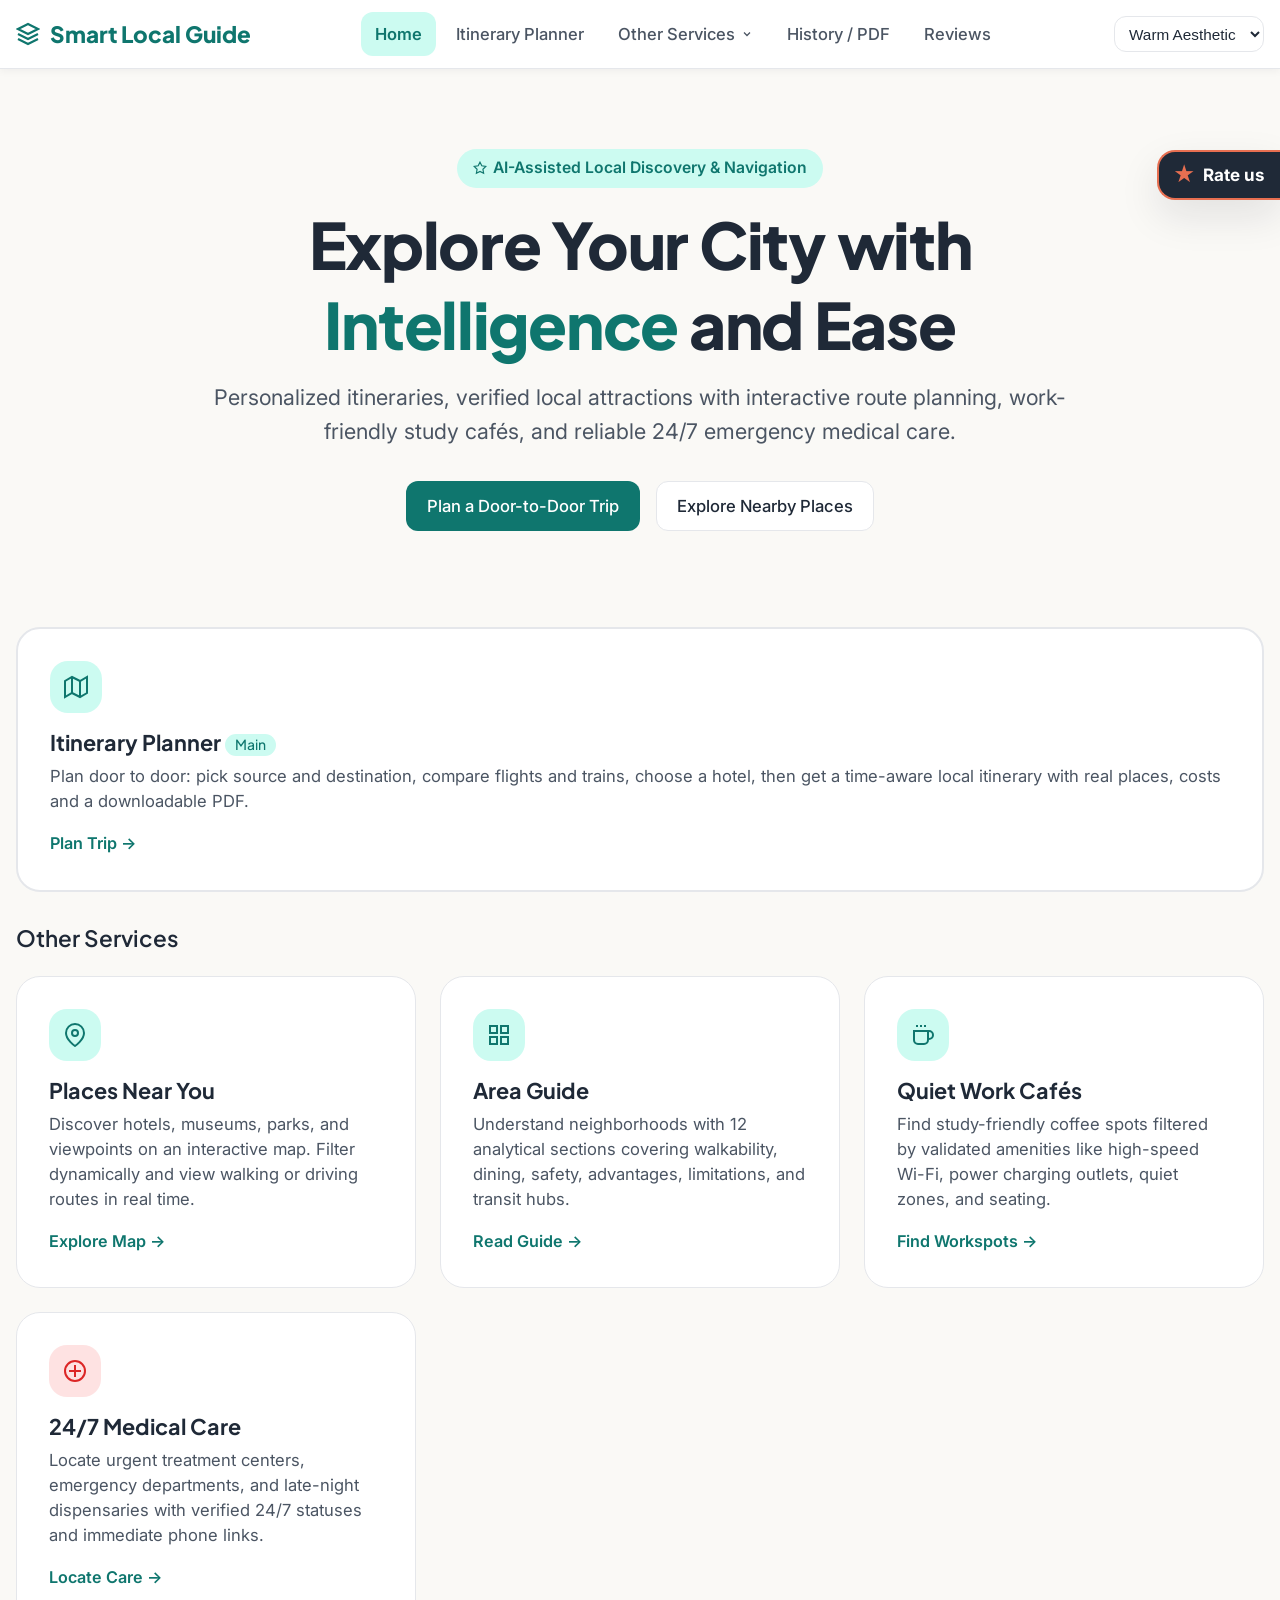
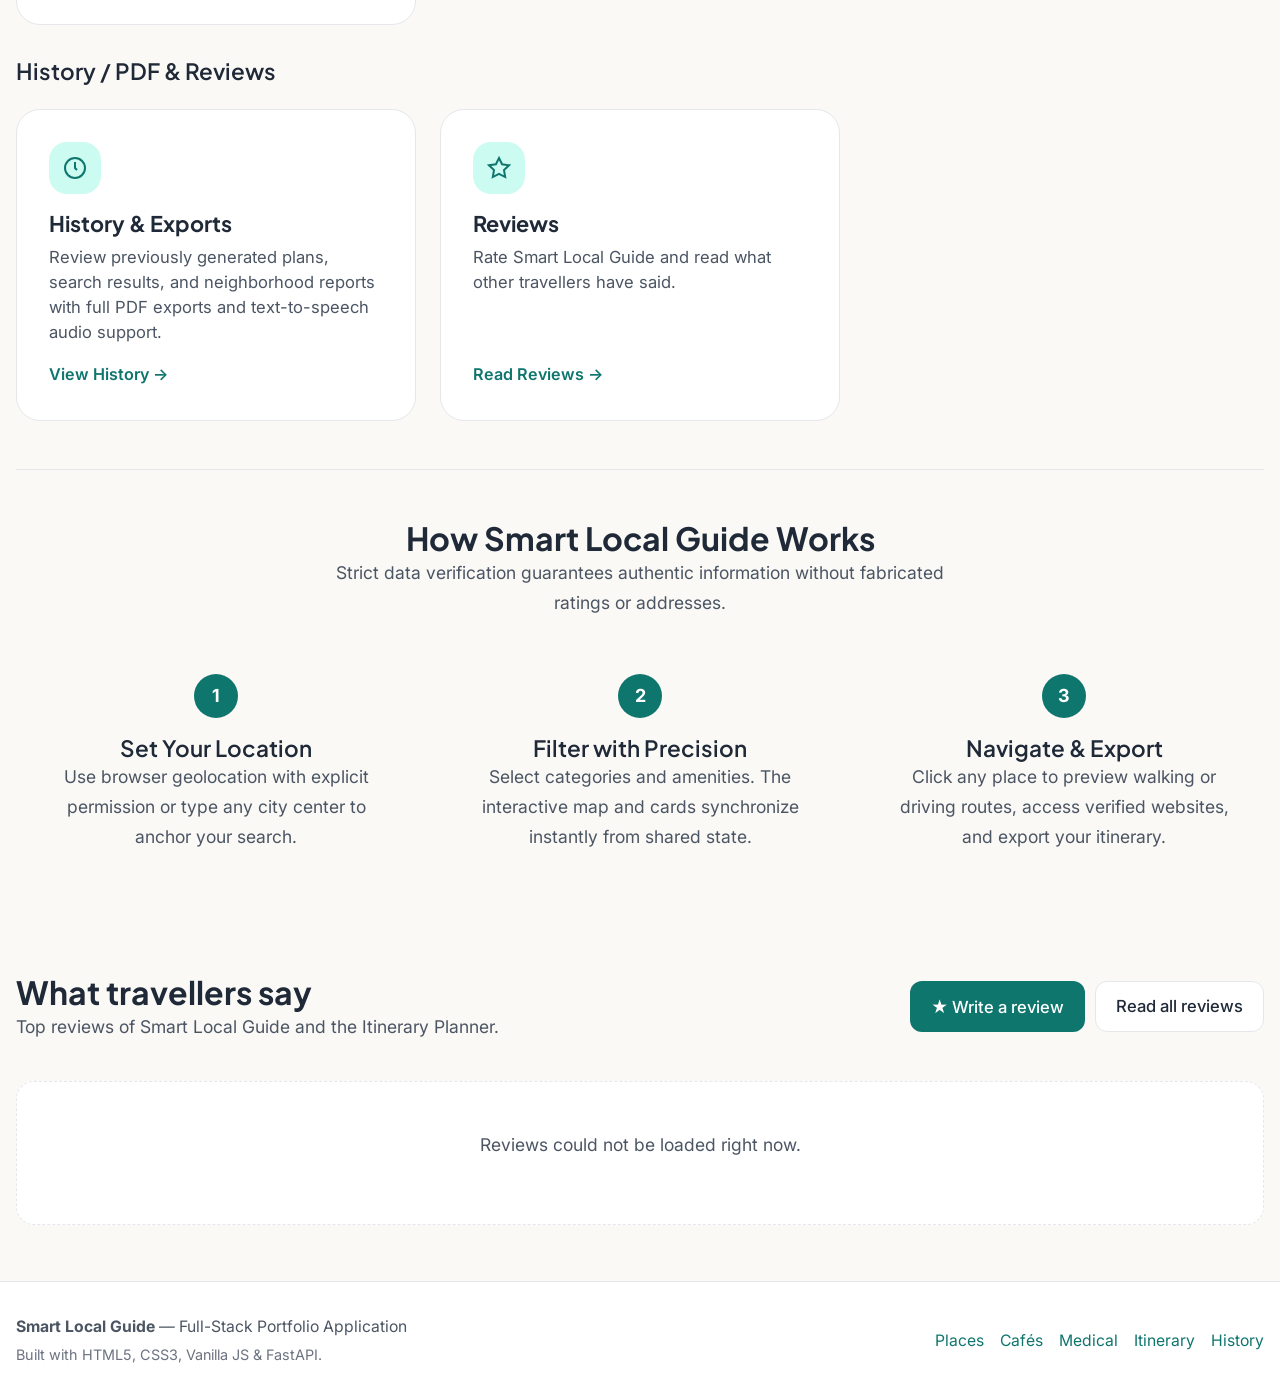
==== frontend/index.html @ 23b0a95f "Initial commit - Smart Local Guide" ====
<!DOCTYPE html>
<html lang="en">
<head>
  <meta charset="UTF-8">
  <meta name="viewport" content="width=device-width, initial-scale=1.0">
  <title>Smart Local Guide — Discover Places, Cafés, Medical Care & Itineraries</title>
  <meta name="description" content="AI-assisted local discovery platform. Discover nearby places, plan multi-day itineraries, locate quiet work cafés, and find 24/7 emergency medical facilities.">

  <!-- Google Fonts -->
  <link rel="preconnect" href="https://fonts.googleapis.com">
  <link rel="preconnect" href="https://fonts.gstatic.com" crossorigin>
  <link href="https://fonts.googleapis.com/css2?family=Inter:wght@400;500;600;700&family=Plus+Jakarta+Sans:wght@600;700;800&display=swap" rel="stylesheet">

  <!-- Core Styles -->
  <link rel="stylesheet" href="css/variables.css">
  <link rel="stylesheet" href="css/style.css">
  <link rel="stylesheet" href="css/components.css">
  <link rel="stylesheet" href="css/pages.css">
  <link rel="stylesheet" href="css/responsive.css">
</head>
<body>
  <div class="app-wrapper">
    <!-- Navbar -->
    <header class="app-navbar" role="banner">
      <div class="navbar-inner">
        <a href="index.html" class="brand-link" aria-label="Smart Local Guide Home">
          <svg width="24" height="24" viewBox="0 0 24 24" fill="none" stroke="currentColor" stroke-width="2.2">
            <path d="M12 2L2 7l10 5 10-5-10-5zM2 17l10 5 10-5M2 12l10 5 10-5"/>
          </svg>
          <span>Smart Local Guide</span>
        </a>

        <nav class="nav-links" aria-label="Main Navigation">
          <a href="index.html" class="nav-link">Home</a>
          <a href="pages/itinerary.html" class="nav-link">Itinerary Planner</a>
          <div class="nav-dropdown">
            <button class="nav-link nav-dropdown-btn" aria-haspopup="true" aria-expanded="false">
              <span>Other Services</span>
              <svg width="12" height="12" viewBox="0 0 24 24" fill="none" stroke="currentColor" stroke-width="2.5"><polyline points="6 9 12 15 18 9"/></svg>
            </button>
            <div class="nav-dropdown-menu" role="menu">
              <a href="pages/places.html" class="nav-dropdown-item" role="menuitem">📍 Places Near You</a>
              <a href="pages/area.html" class="nav-dropdown-item" role="menuitem">🏙️ Area Guide</a>
              <a href="pages/cafes.html" class="nav-dropdown-item" role="menuitem">☕ Quiet Work Cafés</a>
              <a href="pages/medical.html" class="nav-dropdown-item" role="menuitem">🏥 24/7 Medical Care</a>
            </div>
          </div>
          <a href="pages/history.html" class="nav-link">History / PDF</a>
          <a href="pages/reviews.html" class="nav-link">Reviews</a>
        </nav>

        <div class="navbar-actions">
          <div class="theme-selector-wrapper">
            <label for="themeSelect" class="sr-only">Choose Color Theme</label>
            <select id="themeSelect" class="theme-dropdown" aria-label="Select theme">
              <option value="warm">Warm Aesthetic</option>
              <option value="rose-gold">Rose Gold</option>
              <option value="sage-green">Sage Green</option>
              <option value="classic-light">Classic Light</option>
              <option value="dark">Dark Theme</option>
            </select>
          </div>

          <button id="mobileNavToggle" class="mobile-nav-toggle" aria-label="Toggle navigation menu" aria-expanded="false">
            <svg width="22" height="22" viewBox="0 0 24 24" fill="none" stroke="currentColor" stroke-width="2"><line x1="3" y1="12" x2="21" y2="12"/><line x1="3" y1="6" x2="21" y2="6"/><line x1="3" y1="18" x2="21" y2="18"/></svg>
          </button>
        </div>
      </div>

      <!-- Mobile Navigation Drawer -->
      <div id="mobileDrawer" class="mobile-drawer" role="navigation" aria-label="Mobile Navigation">
        <a href="index.html" class="nav-link">Home</a>
        <a href="pages/itinerary.html" class="nav-link">Itinerary Planner</a>
        <div class="mobile-drawer-group-title">Other Services</div>
        <a href="pages/places.html" class="nav-link">📍 Places Near You</a>
        <a href="pages/area.html" class="nav-link">🏙️ Area Guide</a>
        <a href="pages/cafes.html" class="nav-link">☕ Quiet Work Cafés</a>
        <a href="pages/medical.html" class="nav-link">🏥 24/7 Medical Care</a>
        <div class="mobile-drawer-group-title">Account & Feedback</div>
        <a href="pages/history.html" class="nav-link">History / PDF</a>
        <a href="pages/reviews.html" class="nav-link">Reviews</a>
      </div>
    </header>

    <!-- Main Content -->
    <main class="main-content">
      <!-- Hero Section (Section 7) -->
      <section class="hero-section">
        <div class="hero-badge">
          <svg width="14" height="14" viewBox="0 0 24 24" fill="none" stroke="currentColor" stroke-width="2"><polygon points="12 2 15.09 8.26 22 9.27 17 14.14 18.18 21.02 12 17.77 5.82 21.02 7 14.14 2 9.27 8.91 8.26 12 2"/></svg>
          <span>AI-Assisted Local Discovery & Navigation</span>
        </div>
        <h1 class="hero-title">Explore Your City with <span class="highlight">Intelligence</span> and Ease</h1>
        <p class="hero-subtitle">
          Personalized itineraries, verified local attractions with interactive route planning, work-friendly study cafés, and reliable 24/7 emergency medical care.
        </p>
        <div class="hero-actions">
          <a href="pages/itinerary.html" class="btn btn-primary">
            <span>Plan a Door-to-Door Trip</span>
          </a>
          <a href="pages/places.html" class="btn btn-secondary">
            <span>Explore Nearby Places</span>
          </a>
        </div>
      </section>

      <!-- Features Grid (Section 7) -->
      <section class="features-grid" aria-label="Main Application Features">
        <!-- Feature 1: Itinerary -->
        <a href="pages/itinerary.html" class="feature-card" style="grid-column:1/-1;border-width:2px;">
          <div class="feature-icon-wrapper">
            <svg width="24" height="24" viewBox="0 0 24 24" fill="none" stroke="currentColor" stroke-width="2"><polygon points="1 6 1 22 8 18 16 22 23 18 23 2 16 6 8 2 1 6"/><line x1="8" y1="2" x2="8" y2="18"/><line x1="16" y1="6" x2="16" y2="22"/></svg>
          </div>
          <h2 class="feature-title">Itinerary Planner <span class="badge badge-primary" style="vertical-align:middle;">Main</span></h2>
          <p class="feature-description">Plan door to door: pick source and destination, compare flights and trains, choose a hotel, then get a time-aware local itinerary with real places, costs and a downloadable PDF.</p>
          <span class="feature-arrow">Plan Trip &rarr;</span>
        </a>

        <h3 style="grid-column:1/-1;margin-top:8px;">Other Services</h3>

        <!-- Feature 2: Places Near You -->
        <a href="pages/places.html" class="feature-card">
          <div class="feature-icon-wrapper">
            <svg width="24" height="24" viewBox="0 0 24 24" fill="none" stroke="currentColor" stroke-width="2"><path d="M21 10c0 7-9 13-9 13s-9-6-9-13a9 9 0 0 1 18 0z"/><circle cx="12" cy="10" r="3"/></svg>
          </div>
          <h2 class="feature-title">Places Near You</h2>
          <p class="feature-description">Discover hotels, museums, parks, and viewpoints on an interactive map. Filter dynamically and view walking or driving routes in real time.</p>
          <span class="feature-arrow">Explore Map &rarr;</span>
        </a>

        <!-- Feature 3: Area Guide -->
        <a href="pages/area.html" class="feature-card">
          <div class="feature-icon-wrapper">
            <svg width="24" height="24" viewBox="0 0 24 24" fill="none" stroke="currentColor" stroke-width="2"><rect x="3" y="3" width="7" height="7"/><rect x="14" y="3" width="7" height="7"/><rect x="14" y="14" width="7" height="7"/><rect x="3" y="14" width="7" height="7"/></svg>
          </div>
          <h2 class="feature-title">Area Guide</h2>
          <p class="feature-description">Understand neighborhoods with 12 analytical sections covering walkability, dining, safety, advantages, limitations, and transit hubs.</p>
          <span class="feature-arrow">Read Guide &rarr;</span>
        </a>

        <!-- Feature 4: Quiet Work Cafés -->
        <a href="pages/cafes.html" class="feature-card">
          <div class="feature-icon-wrapper">
            <svg width="24" height="24" viewBox="0 0 24 24" fill="none" stroke="currentColor" stroke-width="2"><path d="M17 8h1a4 4 0 1 1 0 8h-1M3 8h14v9a4 4 0 0 1-4 4H7a4 4 0 0 1-4-4Z"/><line x1="6" y1="2" x2="6" y2="4"/><line x1="10" y1="2" x2="10" y2="4"/><line x1="14" y1="2" x2="14" y2="4"/></svg>
          </div>
          <h2 class="feature-title">Quiet Work Cafés</h2>
          <p class="feature-description">Find study-friendly coffee spots filtered by validated amenities like high-speed Wi-Fi, power charging outlets, quiet zones, and seating.</p>
          <span class="feature-arrow">Find Workspots &rarr;</span>
        </a>

        <!-- Feature 5: 24/7 Medical Care -->
        <a href="pages/medical.html" class="feature-card">
          <div class="feature-icon-wrapper" style="background-color:var(--color-danger-light);color:var(--color-danger);">
            <svg width="24" height="24" viewBox="0 0 24 24" fill="none" stroke="currentColor" stroke-width="2"><path d="M12 6v12M6 12h12M12 2a10 10 0 1 0 0 20 10 10 0 0 0 0-20z"/></svg>
          </div>
          <h2 class="feature-title">24/7 Medical Care</h2>
          <p class="feature-description">Locate urgent treatment centers, emergency departments, and late-night dispensaries with verified 24/7 statuses and immediate phone links.</p>
          <span class="feature-arrow">Locate Care &rarr;</span>
        </a>

        <h3 style="grid-column:1/-1;margin-top:8px;">History / PDF &amp; Reviews</h3>

        <!-- Feature 6: History & Exports -->
        <a href="pages/history.html" class="feature-card">
          <div class="feature-icon-wrapper">
            <svg width="24" height="24" viewBox="0 0 24 24" fill="none" stroke="currentColor" stroke-width="2"><circle cx="12" cy="12" r="10"/><polyline points="12 6 12 12 14 14"/></svg>
          </div>
          <h2 class="feature-title">History & Exports</h2>
          <p class="feature-description">Review previously generated plans, search results, and neighborhood reports with full PDF exports and text-to-speech audio support.</p>
          <span class="feature-arrow">View History &rarr;</span>
        </a>

        <!-- Feature 7: Reviews -->
        <a href="pages/reviews.html" class="feature-card">
          <div class="feature-icon-wrapper">
            <svg width="24" height="24" viewBox="0 0 24 24" fill="none" stroke="currentColor" stroke-width="2"><polygon points="12 2 15.09 8.26 22 9.27 17 14.14 18.18 21.02 12 17.77 5.82 21.02 7 14.14 2 9.27 8.91 8.26 12 2"/></svg>
          </div>
          <h2 class="feature-title">Reviews</h2>
          <p class="feature-description">Rate Smart Local Guide and read what other travellers have said.</p>
          <span class="feature-arrow">Read Reviews &rarr;</span>
        </a>
      </section>

      <!-- How It Works Section (Section 7) -->
      <section class="info-section">
        <div class="section-header">
          <h2>How Smart Local Guide Works</h2>
          <p>Strict data verification guarantees authentic information without fabricated ratings or addresses.</p>
        </div>
        <div class="steps-grid">
          <div class="step-item">
            <div class="step-number">1</div>
            <h3>Set Your Location</h3>
            <p>Use browser geolocation with explicit permission or type any city center to anchor your search.</p>
          </div>
          <div class="step-item">
            <div class="step-number">2</div>
            <h3>Filter with Precision</h3>
            <p>Select categories and amenities. The interactive map and cards synchronize instantly from shared state.</p>
          </div>
          <div class="step-item">
            <div class="step-number">3</div>
            <h3>Navigate & Export</h3>
            <p>Click any place to preview walking or driving routes, access verified websites, and export your itinerary.</p>
          </div>
        </div>
      </section>

      <!-- Top reviews (general: Overall Website / Itinerary Planner) -->
      <section class="home-reviews" aria-labelledby="homeReviewsTitle">
        <div class="home-reviews-head">
          <div>
            <h2 id="homeReviewsTitle">What travellers say</h2>
            <p>Top reviews of Smart Local Guide and the Itinerary Planner.</p>
          </div>
          <div style="display:flex;gap:10px;flex-wrap:wrap;">
            <button type="button" class="btn btn-primary" data-open-review="Overall Website">★ Write a review</button>
            <a href="pages/reviews.html" class="btn btn-secondary">Read all reviews</a>
          </div>
        </div>
        <div id="homeReviewsGrid" class="home-reviews-grid">
          <div class="empty-state"><p>Loading reviews…</p></div>
        </div>
      </section>

    </main>

    <!-- Footer -->
    <footer class="app-footer" role="contentinfo">
      <div class="footer-inner">
        <div>
          <strong>Smart Local Guide</strong> — Full-Stack Portfolio Application
          <p style="font-size:0.8rem;color:var(--color-text-muted);margin-top:2px;">Built with HTML5, CSS3, Vanilla JS & FastAPI.</p>
        </div>
        <ul class="footer-links">
          <li><a href="pages/places.html">Places</a></li>
          <li><a href="pages/cafes.html">Cafés</a></li>
          <li><a href="pages/medical.html">Medical</a></li>
          <li><a href="pages/itinerary.html">Itinerary</a></li>
          <li><a href="pages/history.html">History</a></li>
        </ul>
      </div>
    </footer>
  </div>

  <script src="js/config.js"></script>
  <script type="module" src="js/app.js"></script>
</body>
</html>
---- frontend/css/variables.css ----
/* ==========================================================================
   SMART LOCAL GUIDE - CSS DESIGN TOKENS & THEME VARIABLES
   Section 5 & Section 21 of specifications
   ========================================================================== */

:root {
  /* Default: Warm Aesthetic Theme (Section 5.1 & 5.3) */
  --color-primary: #0F766E;
  --color-primary-hover: #0B5F59;
  --color-primary-light: #CCFBF1;
  --color-primary-rgb: 15, 118, 110;

  --color-secondary: #F4E7D3;
  --color-secondary-dark: #E8D2B3;

  --color-accent: #E76F51;
  --color-accent-hover: #D85D42;
  --color-accent-light: #FDE3DC;
  --color-accent-rgb: 231, 111, 81;

  --color-background: #FAF9F6;
  --color-surface: #FFFFFF;
  --color-surface-soft: #F5F7F6;

  --color-text-primary: #1F2937;
  --color-text-secondary: #4B5563;
  --color-text-muted: #6B7280;
  --color-text-inverse: #FFFFFF;

  --color-border: #E5E7EB;
  --color-border-strong: #D1D5DB;

  /* Status Colors */
  --color-success: #15803D;
  --color-success-light: #DCFCE7;
  --color-warning: #D97706;
  --color-warning-light: #FEF3C7;
  --color-danger: #DC2626;
  --color-danger-light: #FEE2E2;
  --color-info: #2563EB;
  --color-info-light: #DBEAFE;

  /* Typography */
  --font-family: 'Inter', -apple-system, BlinkMacSystemFont, 'Segoe UI', Roboto, Helvetica, Arial, sans-serif;
  --font-heading: 'Plus Jakarta Sans', var(--font-family);

  /* Radius Tokens */
  --radius-sm: 8px;
  --radius-md: 12px;
  --radius-lg: 18px;
  --radius-xl: 24px;
  --radius-full: 9999px;

  /* Shadows */
  --shadow-sm: 0 2px 8px rgba(15, 23, 42, 0.05);
  --shadow-md: 0 8px 24px rgba(15, 23, 42, 0.07);
  --shadow-lg: 0 16px 40px rgba(15, 23, 42, 0.10);
  --shadow-focus: 0 0 0 3px rgba(15, 118, 110, 0.25);

  /* Transitions */
  --transition-fast: 0.15s cubic-bezier(0.4, 0, 0.2, 1);
  --transition-normal: 0.25s cubic-bezier(0.4, 0, 0.2, 1);

  /* Spacing */
  --space-xs: 4px;
  --space-sm: 8px;
  --space-md: 16px;
  --space-lg: 24px;
  --space-xl: 32px;
  --space-2xl: 48px;

  /* Map settings */
  --map-height-desktop: 380px;
  --map-height-mobile: 280px;
  --map-marker-color: var(--color-primary);
  --map-center-color: var(--color-accent);
}

/* ==========================================================================
   THEME VARIATIONS (Section 5.3)
   ========================================================================== */

/* Rose Gold Theme */
[data-theme="rose-gold"] {
  --color-primary: #9F5F68;
  --color-primary-hover: #834750;
  --color-primary-light: #FBEBEF;
  --color-primary-rgb: 159, 95, 104;

  --color-accent: #D89A9E;
  --color-accent-hover: #C58387;
  --color-accent-light: #FDF2F3;
  --color-accent-rgb: 216, 154, 158;

  --color-background: #FFF9F8;
  --color-surface: #FFFFFF;
  --color-surface-soft: #FBF4F3;
  --color-border: #F0E1E3;
  --color-border-strong: #DEC6CA;
  --shadow-focus: 0 0 0 3px rgba(159, 95, 104, 0.25);
}

/* Sage Green Theme */
[data-theme="sage-green"] {
  --color-primary: #587A63;
  --color-primary-hover: #46624F;
  --color-primary-light: #EBF0EC;
  --color-primary-rgb: 88, 122, 99;

  --color-accent: #A3B18A;
  --color-accent-hover: #8F9E77;
  --color-accent-light: #F2F5ED;
  --color-accent-rgb: 163, 177, 138;

  --color-background: #F7F8F3;
  --color-surface: #FFFFFF;
  --color-surface-soft: #F1F3EB;
  --color-border: #E2E6D8;
  --color-border-strong: #CAD0BD;
  --shadow-focus: 0 0 0 3px rgba(88, 122, 99, 0.25);
}

/* Classic Light Theme */
[data-theme="classic-light"] {
  --color-primary: #2563EB;
  --color-primary-hover: #1D4ED8;
  --color-primary-light: #EFF6FF;
  --color-primary-rgb: 37, 99, 235;

  --color-accent: #F59E0B;
  --color-accent-hover: #D97706;
  --color-accent-light: #FEF3C7;
  --color-accent-rgb: 245, 158, 11;

  --color-background: #F8FAFC;
  --color-surface: #FFFFFF;
  --color-surface-soft: #F1F5F9;
  --color-border: #E2E8F0;
  --color-border-strong: #CBD5E1;
  --shadow-focus: 0 0 0 3px rgba(37, 99, 235, 0.25);
}

/* Dedicated Dark Theme (Section 5.2) */
[data-theme="dark"] {
  --color-background: #111827;
  --color-surface: #1F2937;
  --color-surface-soft: #273449;
  --color-border: #374151;
  --color-border-strong: #4B5563;

  --color-text-primary: #F9FAFB;
  --color-text-secondary: #D1D5DB;
  --color-text-muted: #9CA3AF;
  --color-text-inverse: #111827;

  --color-primary: #2DD4BF;
  --color-primary-hover: #14B8A6;
  --color-primary-light: rgba(45, 212, 191, 0.15);
  --color-primary-rgb: 45, 212, 191;

  --color-accent: #FB8B6B;
  --color-accent-hover: #E76F51;
  --color-accent-light: rgba(251, 139, 107, 0.18);
  --color-accent-rgb: 251, 139, 107;

  --color-secondary: #273449;
  --color-secondary-dark: #1F2937;

  --shadow-sm: 0 2px 8px rgba(0, 0, 0, 0.25);
  --shadow-md: 0 8px 24px rgba(0, 0, 0, 0.35);
  --shadow-lg: 0 16px 40px rgba(0, 0, 0, 0.45);
  --shadow-focus: 0 0 0 3px rgba(45, 212, 191, 0.35);
}
---- frontend/css/style.css ----
/* ==========================================================================
   SMART LOCAL GUIDE - BASE STYLES & LAYOUT
   ========================================================================== */

*, *::before, *::after {
  box-sizing: border-box;
  margin: 0;
  padding: 0;
}

html {
  font-size: 18px;
  scroll-behavior: smooth;
}

body {
  font-family: var(--font-family);
  background-color: var(--color-background);
  color: var(--color-text-primary);
  line-height: 1.7;
  min-height: 100vh;
  display: flex;
  flex-direction: column;
  -webkit-font-smoothing: antialiased;
  -moz-osx-font-smoothing: grayscale;
}

/* Accessibility Focus Visible */
:focus-visible {
  outline: none;
  box-shadow: var(--shadow-focus);
}

/* Typography Hierarchy (Section 5.5) */
h1, h2, h3, h4, h5, h6 {
  font-family: var(--font-heading);
  color: var(--color-text-primary);
  line-height: 1.25;
  font-weight: 700;
}

h1 { font-size: clamp(2rem, 3.5vw, 2.75rem); }
h2 { font-size: clamp(1.5rem, 2.5vw, 2rem); }
h3 { font-size: 1.25rem; font-weight: 600; }
h4 { font-size: 1.05rem; font-weight: 600; }

p {
  color: var(--color-text-secondary);
  font-size: 0.975rem;
}

small, .text-muted {
  font-size: 0.825rem;
  color: var(--color-text-muted);
}

a {
  color: var(--color-primary);
  text-decoration: none;
  transition: color var(--transition-fast);
}

a:hover {
  color: var(--color-primary-hover);
}

/* App Container Layout */
.app-wrapper {
  display: flex;
  flex-direction: column;
  min-height: 100vh;
}

.main-content {
  flex: 1;
  width: 100%;
  max-width: 1280px;
  margin: 0 auto;
  padding: var(--space-xl) var(--space-md);
}

/* Sample Data Banner (Section 50.7) */
.sample-data-banner {
  background-color: var(--color-secondary);
  border-bottom: 1px solid var(--color-secondary-dark);
  color: var(--color-text-primary);
  padding: 8px 16px;
  font-size: 0.85rem;
  display: flex;
  align-items: center;
  justify-content: space-between;
  gap: 12px;
  z-index: 90;
}

.sample-data-banner .banner-content {
  display: flex;
  align-items: center;
  gap: 8px;
}

.sample-data-banner .dismiss-btn {
  background: none;
  border: none;
  cursor: pointer;
  color: var(--color-text-muted);
  font-size: 1.1rem;
  padding: 4px;
  border-radius: var(--radius-sm);
  display: flex;
  align-items: center;
  justify-content: center;
}

.sample-data-banner .dismiss-btn:hover {
  color: var(--color-text-primary);
}

/* Page Header */
.page-header {
  margin-bottom: var(--space-xl);
}

.page-header .page-title {
  margin-bottom: var(--space-xs);
}

.page-header .page-description {
  font-size: 1.05rem;
  max-width: 720px;
}

/* Emergency Box (Section 12) */
.emergency-box {
  background-color: var(--color-danger-light);
  border: 1px solid rgba(220, 38, 38, 0.25);
  border-left: 4px solid var(--color-danger);
  border-radius: var(--radius-md);
  padding: var(--space-md) var(--space-lg);
  margin-bottom: var(--space-lg);
  display: flex;
  align-items: flex-start;
  gap: 14px;
}

.emergency-box svg {
  color: var(--color-danger);
  flex-shrink: 0;
  margin-top: 2px;
}

.emergency-box h4 {
  color: var(--color-danger);
  margin-bottom: 4px;
}

.emergency-box p {
  color: #7f1d1d;
  font-size: 0.9rem;
  line-height: 1.4;
}

/* Buttons (Section 5.7) */
.btn {
  display: inline-flex;
  align-items: center;
  justify-content: center;
  gap: 8px;
  font-family: var(--font-family);
  font-size: 0.925rem;
  font-weight: 500;
  padding: 10px 20px;
  border-radius: var(--radius-md);
  border: 1px solid transparent;
  cursor: pointer;
  transition: all var(--transition-fast);
  text-decoration: none;
  min-height: 42px;
  white-space: nowrap;
}

.btn-primary {
  background-color: var(--color-primary);
  color: #ffffff;
}

.btn-primary:hover {
  background-color: var(--color-primary-hover);
  color: #ffffff;
}

.btn-secondary {
  background-color: var(--color-surface);
  border-color: var(--color-border);
  color: var(--color-text-primary);
}

.btn-secondary:hover {
  background-color: var(--color-surface-soft);
  border-color: var(--color-border-strong);
}

.btn-accent {
  background-color: var(--color-accent);
  color: #ffffff;
}

.btn-accent:hover {
  background-color: var(--color-accent-hover);
  color: #ffffff;
}

.btn-sm {
  padding: 6px 14px;
  font-size: 0.85rem;
  min-height: 34px;
  border-radius: var(--radius-sm);
}

.btn:disabled {
  opacity: 0.55;
  cursor: not-allowed;
  pointer-events: none;
}

/* Form Controls (Section 5.10) */
.form-group {
  margin-bottom: var(--space-md);
}

.form-label {
  display: block;
  font-size: 0.875rem;
  font-weight: 600;
  color: var(--color-text-primary);
  margin-bottom: 6px;
}

.form-input, .form-select, .form-textarea {
  width: 100%;
  padding: 10px 14px;
  font-family: var(--font-family);
  font-size: 0.95rem;
  color: var(--color-text-primary);
  background-color: var(--color-surface);
  border: 1px solid var(--color-border);
  border-radius: var(--radius-md);
  transition: border-color var(--transition-fast), box-shadow var(--transition-fast);
  min-height: 42px;
}

.form-input:focus, .form-select:focus, .form-textarea:focus {
  border-color: var(--color-primary);
  outline: none;
  box-shadow: var(--shadow-focus);
}

.form-input::placeholder {
  color: var(--color-text-muted);
}

.form-helper {
  font-size: 0.8rem;
  color: var(--color-text-muted);
  margin-top: 4px;
}

/* Badges */
.badge {
  display: inline-flex;
  align-items: center;
  gap: 5px;
  padding: 4px 10px;
  border-radius: var(--radius-full);
  font-size: 0.775rem;
  font-weight: 500;
  line-height: 1;
}

.badge-primary {
  background-color: var(--color-primary-light);
  color: var(--color-primary);
}

.badge-accent {
  background-color: var(--color-accent-light);
  color: var(--color-accent);
}

.badge-emergency {
  background-color: var(--color-danger-light);
  color: var(--color-danger);
  font-weight: 700;
  border: 1px solid rgba(220, 38, 38, 0.2);
}

.badge-247 {
  background-color: var(--color-success-light);
  color: var(--color-success);
  font-weight: 700;
  border: 1px solid rgba(21, 128, 61, 0.2);
}

/* Footer */
.app-footer {
  background-color: var(--color-surface);
  border-top: 1px solid var(--color-border);
  padding: var(--space-xl) var(--space-md);
  margin-top: auto;
  color: var(--color-text-secondary);
  font-size: 0.875rem;
}

.footer-inner {
  max-width: 1280px;
  margin: 0 auto;
  display: flex;
  align-items: center;
  justify-content: space-between;
  flex-wrap: wrap;
  gap: var(--space-md);
}

.footer-links {
  display: flex;
  gap: var(--space-md);
  list-style: none;
}

/* Visually Hidden for Screen Readers */
.sr-only {
  position: absolute;
  width: 1px;
  height: 1px;
  padding: 0;
  margin: -1px;
  overflow: hidden;
  clip: rect(0, 0, 0, 0);
  white-space: nowrap;
  border: 0;
}
---- frontend/css/components.css ----
/* ==========================================================================
   SMART LOCAL GUIDE - REUSABLE COMPONENTS
   Navbar, Cards, Filter Chips, Route Panel, Modal, Toast, Loader
   ========================================================================== */

/* --------------------------------------------------------------------------
   Navbar & Navigation (Section 6)
   -------------------------------------------------------------------------- */
.app-navbar {
  background-color: var(--color-surface);
  border-bottom: 1px solid var(--color-border);
  position: sticky;
  top: 0;
  z-index: 100;
  box-shadow: var(--shadow-sm);
}

.navbar-inner {
  max-width: 1280px;
  margin: 0 auto;
  padding: 0 var(--space-md);
  height: 68px;
  display: flex;
  align-items: center;
  justify-content: space-between;
  gap: var(--space-md);
}

.brand-link {
  display: flex;
  align-items: center;
  gap: 10px;
  font-family: var(--font-heading);
  font-weight: 800;
  font-size: 1.25rem;
  color: var(--color-primary);
  text-decoration: none;
}

.brand-link svg {
  color: var(--color-primary);
  flex-shrink: 0;
}

.nav-links {
  display: flex;
  align-items: center;
  gap: 6px;
  list-style: none;
}

.nav-link {
  display: inline-flex;
  align-items: center;
  gap: 6px;
  padding: 8px 14px;
  font-size: 0.92rem;
  font-weight: 500;
  color: var(--color-text-secondary);
  border-radius: var(--radius-md);
  transition: all var(--transition-fast);
  text-decoration: none;
}

.nav-link:hover {
  color: var(--color-primary);
  background-color: var(--color-surface-soft);
}

.nav-link.active {
  color: var(--color-primary);
  background-color: var(--color-primary-light);
  font-weight: 600;
}

/* Nav Dropdown for Other Services (Section 26) */
.nav-dropdown {
  position: relative;
  display: inline-block;
}

.nav-dropdown-btn {
  background: none;
  border: none;
  cursor: pointer;
  display: inline-flex;
  align-items: center;
  gap: 6px;
  font-family: inherit;
  font-size: 0.92rem;
  font-weight: 500;
  color: var(--color-text-secondary);
  padding: 8px 14px;
  border-radius: var(--radius-md);
  transition: all var(--transition-fast);
}

.nav-dropdown-btn:hover,
.nav-dropdown:hover .nav-dropdown-btn,
.nav-dropdown:focus-within .nav-dropdown-btn {
  color: var(--color-primary);
  background-color: var(--color-surface-soft);
}

.nav-dropdown-btn.active {
  color: var(--color-primary);
  background-color: var(--color-primary-light);
  font-weight: 600;
}

.nav-dropdown-menu {
  display: none;
  position: absolute;
  top: 100%;
  left: 0;
  min-width: 220px;
  background-color: var(--color-surface);
  border: 1px solid var(--color-border);
  border-radius: var(--radius-lg);
  box-shadow: var(--shadow-lg);
  padding: 6px;
  z-index: 110;
  margin-top: 4px;
}

.nav-dropdown:hover .nav-dropdown-menu,
.nav-dropdown:focus-within .nav-dropdown-menu {
  display: flex;
  flex-direction: column;
  gap: 2px;
}

.nav-dropdown-item {
  display: flex;
  align-items: center;
  gap: 8px;
  padding: 8px 12px;
  font-size: 0.88rem;
  font-weight: 500;
  color: var(--color-text-secondary);
  border-radius: var(--radius-md);
  text-decoration: none;
  transition: all var(--transition-fast);
}

.nav-dropdown-item:hover {
  background-color: var(--color-surface-soft);
  color: var(--color-primary);
}

.nav-dropdown-item.active {
  background-color: var(--color-primary-light);
  color: var(--color-primary);
  font-weight: 600;
}

.mobile-drawer-group-title {
  font-size: 0.8rem;
  font-weight: 700;
  text-transform: uppercase;
  letter-spacing: 0.05em;
  color: var(--color-text-muted);
  margin-top: 8px;
  padding-left: 8px;
}


.navbar-actions {
  display: flex;
  align-items: center;
  gap: 12px;
}

/* Theme Selector */
.theme-selector-wrapper {
  position: relative;
  display: flex;
  align-items: center;
}

.theme-dropdown {
  background-color: var(--color-surface);
  border: 1px solid var(--color-border);
  border-radius: var(--radius-md);
  color: var(--color-text-primary);
  font-size: 0.85rem;
  font-weight: 500;
  padding: 6px 10px;
  cursor: pointer;
  min-height: 36px;
}

/* Mobile Menu Toggle */
.mobile-nav-toggle {
  display: none;
  background: none;
  border: 1px solid var(--color-border);
  border-radius: var(--radius-md);
  padding: 8px;
  color: var(--color-text-primary);
  cursor: pointer;
  min-width: 44px;
  min-height: 44px;
  align-items: center;
  justify-content: center;
}

/* Mobile Drawer */
.mobile-drawer {
  display: none;
  position: fixed;
  top: 68px;
  left: 0;
  right: 0;
  bottom: 0;
  background-color: var(--color-surface);
  padding: var(--space-lg);
  flex-direction: column;
  gap: var(--space-md);
  z-index: 99;
  border-top: 1px solid var(--color-border);
  overflow-y: auto;
}

.mobile-drawer.open {
  display: flex;
}

.mobile-drawer .nav-link {
  font-size: 1.1rem;
  padding: 12px 16px;
  width: 100%;
}

/* --------------------------------------------------------------------------
   Filter Chips (Section 50.1 & 50.4)
   -------------------------------------------------------------------------- */
.filter-chips-container {
  display: flex;
  align-items: center;
  gap: 8px;
  overflow-x: auto;
  padding: 4px 0 12px 0;
  margin-bottom: var(--space-md);
  scrollbar-width: thin;
}

.filter-chip {
  display: inline-flex;
  align-items: center;
  gap: 6px;
  padding: 8px 16px;
  border-radius: var(--radius-full);
  background-color: var(--color-surface);
  border: 1px solid var(--color-border);
  color: var(--color-text-secondary);
  font-size: 0.875rem;
  font-weight: 500;
  cursor: pointer;
  white-space: nowrap;
  transition: all var(--transition-fast);
  min-height: 38px;
}

.filter-chip:hover {
  border-color: var(--color-border-strong);
  background-color: var(--color-surface-soft);
  color: var(--color-text-primary);
}

.filter-chip.active {
  background-color: var(--color-primary);
  border-color: var(--color-primary);
  color: #ffffff;
}

.filter-chip.active .chip-count {
  background-color: rgba(255, 255, 255, 0.25);
  color: #ffffff;
}

.chip-count {
  display: inline-flex;
  align-items: center;
  justify-content: center;
  background-color: var(--color-surface-soft);
  color: var(--color-text-muted);
  border-radius: var(--radius-full);
  padding: 1px 7px;
  font-size: 0.775rem;
  font-weight: 600;
}

/* --------------------------------------------------------------------------
   Place Cards Anatomy (Section 50.2)
   -------------------------------------------------------------------------- */
.cards-grid {
  display: grid;
  grid-template-columns: repeat(3, 1fr);
  gap: var(--space-xl);
  margin-top: var(--space-md);
}

.place-card {
  position: relative;
  background-color: var(--color-surface);
  border: 1px solid var(--color-border);
  border-radius: var(--radius-lg);
  padding: var(--space-lg);
  display: flex;
  flex-direction: column;
  transition: transform var(--transition-fast), box-shadow var(--transition-fast), border-color var(--transition-fast);
  box-shadow: var(--shadow-sm);
}

.place-card:hover {
  transform: translateY(-2px);
  box-shadow: var(--shadow-md);
  border-color: var(--color-border-strong);
}

/* Selected Card State (Section 50.5) */
.place-card.selected {
  border: 2px solid var(--color-primary);
  background-color: var(--color-primary-light);
  box-shadow: 0 0 0 1px var(--color-primary), var(--shadow-md);
}

.card-selected-badge {
  display: none;
  position: absolute;
  top: 12px;
  right: 12px;
  background-color: var(--color-primary);
  color: #ffffff;
  font-size: 0.75rem;
  font-weight: 700;
  padding: 2px 8px;
  border-radius: var(--radius-full);
  align-items: center;
  gap: 4px;
}

.place-card.selected .card-selected-badge {
  display: inline-flex;
}

/* Card Header Row */
.card-header-row {
  display: flex;
  align-items: flex-start;
  justify-content: space-between;
  gap: 10px;
  margin-bottom: 6px;
}

.card-title-group {
  display: flex;
  align-items: center;
  gap: 8px;
  flex: 1;
}

.card-category-icon {
  color: var(--color-primary);
  flex-shrink: 0;
  display: flex;
  align-items: center;
  justify-content: center;
}

.card-place-btn {
  background: none;
  border: none;
  padding: 0;
  text-align: left;
  font-family: var(--font-heading);
  font-size: 1.05rem;
  font-weight: 700;
  color: var(--color-text-primary);
  cursor: pointer;
  line-height: 1.3;
}

.card-place-btn:hover {
  color: var(--color-primary);
}

.card-distance {
  font-size: 0.85rem;
  color: var(--color-text-muted);
  font-weight: 600;
  white-space: nowrap;
  flex-shrink: 0;
}

/* Card Rating Row */
.card-rating-row {
  display: flex;
  align-items: center;
  gap: 6px;
  font-size: 0.85rem;
  margin-bottom: 8px;
}

.rating-stars {
  color: #f59e0b;
  font-weight: 700;
  display: inline-flex;
  align-items: center;
  gap: 2px;
}

.rating-unavailable {
  color: var(--color-text-muted);
  font-style: italic;
  font-size: 0.825rem;
}

/* Category Label */
.card-category-label {
  font-size: 0.8rem;
  text-transform: uppercase;
  letter-spacing: 0.05em;
  font-weight: 700;
  color: var(--color-primary);
  margin-bottom: 8px;
}

/* Badges row for Cafes & Medical */
.card-badges-row {
  display: flex;
  flex-wrap: wrap;
  gap: 6px;
  margin-bottom: 10px;
}

/* Description 2-3 lines clamped with Read More */
.card-description {
  font-size: 0.9rem;
  color: var(--color-text-secondary);
  line-height: 1.45;
  margin-bottom: 10px;
  display: -webkit-box;
  -webkit-line-clamp: 3;
  -webkit-box-orient: vertical;
  overflow: hidden;
}

.card-description.expanded {
  -webkit-line-clamp: unset;
  overflow: visible;
}

.btn-read-more {
  background: none;
  border: none;
  padding: 0;
  color: var(--color-primary);
  font-size: 0.825rem;
  font-weight: 600;
  cursor: pointer;
  display: inline-block;
  margin-bottom: 10px;
}

.btn-read-more:hover {
  text-decoration: underline;
}

/* Address */
.card-address {
  font-size: 0.825rem;
  color: var(--color-text-muted);
  display: flex;
  align-items: flex-start;
  gap: 6px;
  margin-bottom: 12px;
}

.card-address svg {
  flex-shrink: 0;
  margin-top: 2px;
}

/* Divider & Footer Row */
.card-divider {
  border: none;
  border-top: 1px solid var(--color-border);
  margin: auto 0 12px 0;
}

.card-footer-row {
  display: flex;
  align-items: center;
  justify-content: space-between;
  flex-wrap: wrap;
  gap: 8px;
  font-size: 0.85rem;
  position: relative;
  z-index: 2;
}

.card-action-link {
  display: inline-flex;
  align-items: center;
  gap: 4px;
  font-weight: 600;
  color: var(--color-primary);
  text-decoration: none;
}

.card-action-link:hover {
  text-decoration: underline;
}

.card-phone-link {
  color: var(--color-text-secondary);
  text-decoration: none;
  display: inline-flex;
  align-items: center;
  gap: 4px;
}

.card-phone-link:hover {
  color: var(--color-primary);
}

.card-directions-link {
  display: inline-flex;
  align-items: center;
  gap: 4px;
  font-weight: 600;
  color: var(--color-accent);
  text-decoration: none;
  font-size: 0.825rem;
}

.card-directions-link:hover {
  text-decoration: underline;
}

.card-source-line {

  font-size: 0.75rem;
  color: var(--color-text-muted);
  margin-top: 8px;
}

/* --------------------------------------------------------------------------
   Route Summary Panel (Section 50.5)
   -------------------------------------------------------------------------- */
.route-summary-panel {
  background-color: var(--color-surface);
  border: 1px solid var(--color-border);
  border-radius: var(--radius-md);
  padding: 12px 18px;
  margin-top: 12px;
  display: flex;
  align-items: center;
  justify-content: space-between;
  flex-wrap: wrap;
  gap: 12px;
  box-shadow: var(--shadow-sm);
  animation: fadeIn 0.2s ease-in-out;
}

.route-summary-info {
  display: flex;
  align-items: center;
  gap: 12px;
}

.route-badge {
  font-size: 0.85rem;
  font-weight: 600;
  color: var(--color-primary);
  background-color: var(--color-primary-light);
  padding: 4px 10px;
  border-radius: var(--radius-sm);
}

.route-summary-text {
  font-size: 0.95rem;
  font-weight: 600;
  color: var(--color-text-primary);
}

.route-actions {
  display: flex;
  align-items: center;
  gap: 10px;
}

.mode-toggle-group {
  display: inline-flex;
  background-color: var(--color-surface-soft);
  border-radius: var(--radius-md);
  padding: 2px;
  border: 1px solid var(--color-border);
}

.mode-btn {
  background: none;
  border: none;
  padding: 6px 12px;
  font-size: 0.85rem;
  font-weight: 500;
  border-radius: var(--radius-sm);
  cursor: pointer;
  color: var(--color-text-secondary);
  display: flex;
  align-items: center;
  gap: 4px;
}

.mode-btn.active {
  background-color: var(--color-surface);
  color: var(--color-primary);
  box-shadow: var(--shadow-sm);
  font-weight: 600;
}

.btn-close-route {
  background: none;
  border: none;
  color: var(--color-text-muted);
  cursor: pointer;
  padding: 6px;
  border-radius: var(--radius-sm);
  display: flex;
  align-items: center;
  justify-content: center;
}

.btn-close-route:hover {
  color: var(--color-text-primary);
  background-color: var(--color-surface-soft);
}

/* --------------------------------------------------------------------------
   Loader & Skeletons (Section 16 & 50.8)
   -------------------------------------------------------------------------- */
.skeleton {
  background: linear-gradient(90deg, var(--color-surface-soft) 25%, var(--color-border) 50%, var(--color-surface-soft) 75%);
  background-size: 200% 100%;
  animation: skeletonPulse 1.5s infinite;
  border-radius: var(--radius-md);
}

@keyframes skeletonPulse {
  0% { background-position: 200% 0; }
  100% { background-position: -200% 0; }
}

.skeleton-map {
  width: 100%;
  height: var(--map-height-desktop);
  border-radius: var(--radius-xl);
  margin-bottom: var(--space-md);
}

.skeleton-card {
  height: 280px;
  border-radius: var(--radius-lg);
}

/* Empty & Error States */
.empty-state, .error-state {
  text-align: center;
  padding: var(--space-2xl) var(--space-md);
  background-color: var(--color-surface);
  border: 1px dashed var(--color-border);
  border-radius: var(--radius-lg);
  margin: var(--space-lg) 0;
}

.empty-state svg, .error-state svg {
  color: var(--color-text-muted);
  margin-bottom: var(--space-md);
}

.empty-state h3, .error-state h3 {
  margin-bottom: 6px;
}

.empty-state p, .error-state p {
  color: var(--color-text-secondary);
  max-width: 480px;
  margin: 0 auto var(--space-md) auto;
}

/* Toast Component */
.toast-container {
  position: fixed;
  bottom: 24px;
  right: 24px;
  z-index: 1000;
  display: flex;
  flex-direction: column;
  gap: 8px;
  pointer-events: none;
}

.toast {
  pointer-events: auto;
  background-color: var(--color-surface);
  color: var(--color-text-primary);
  border: 1px solid var(--color-border);
  border-left: 4px solid var(--color-primary);
  box-shadow: var(--shadow-md);
  border-radius: var(--radius-md);
  padding: 12px 18px;
  font-size: 0.9rem;
  display: flex;
  align-items: center;
  justify-content: space-between;
  gap: 12px;
  min-width: 280px;
  max-width: 420px;
  animation: slideInRight 0.25s ease-out;
}

.toast.toast-error {
  border-left-color: var(--color-danger);
}

.toast.toast-success {
  border-left-color: var(--color-success);
}

/* Modal Component */
.modal-overlay {
  display: none;
  position: fixed;
  top: 0;
  left: 0;
  right: 0;
  bottom: 0;
  background-color: rgba(17, 24, 39, 0.6);
  backdrop-filter: blur(2px);
  z-index: 200;
  align-items: center;
  justify-content: center;
  padding: var(--space-md);
}

.modal-overlay.open {
  display: flex;
}

.modal-dialog {
  background-color: var(--color-surface);
  border-radius: var(--radius-xl);
  max-width: 760px;
  width: 100%;
  max-height: 85vh;
  display: flex;
  flex-direction: column;
  box-shadow: var(--shadow-lg);
  overflow: hidden;
  animation: modalScale 0.2s ease-out;
}

.modal-header {
  padding: var(--space-lg);
  border-bottom: 1px solid var(--color-border);
  display: flex;
  align-items: center;
  justify-content: space-between;
}

.modal-body {
  padding: var(--space-lg);
  overflow-y: auto;
}

.modal-footer {
  padding: var(--space-md) var(--space-lg);
  border-top: 1px solid var(--color-border);
  display: flex;
  align-items: center;
  justify-content: flex-end;
  gap: 10px;
  background-color: var(--color-surface-soft);
}

@keyframes fadeIn {
  from { opacity: 0; }
  to { opacity: 1; }
}

@keyframes slideInRight {
  from { transform: translateX(100%); opacity: 0; }
  to { transform: translateX(0); opacity: 1; }
}

@keyframes modalScale {
  from { transform: scale(0.95); opacity: 0; }
  to { transform: scale(1); opacity: 1; }
}

/* ==========================================================================
   REVIEWS: floating side tab + quick-review panel, home top reviews, filters
   ========================================================================== */
.review-tab {
  position: fixed;
  top: 150px;
  right: 0;
  z-index: 150;
  display: inline-flex;
  align-items: center;
  gap: 8px;
  padding: 12px 16px 12px 14px;
  background: #1F2937;
  color: #FFFFFF;
  border: 2px solid var(--color-accent);
  border-right: none;
  border-radius: var(--radius-lg) 0 0 var(--radius-lg);
  font-size: 0.95rem;
  font-weight: 700;
  font-family: var(--font-family);
  cursor: pointer;
  box-shadow: var(--shadow-lg);
}

.review-tab .review-tab-star { color: var(--color-accent); font-size: 1.2rem; line-height: 1; }
.review-tab:hover { background: #111827; }

.review-panel {
  position: fixed;
  top: 150px;
  right: 12px;
  z-index: 160;
  width: min(360px, calc(100vw - 24px));
  max-height: calc(100vh - 170px);
  overflow-y: auto;
  background: var(--color-surface);
  border: 2px solid #1F2937;
  border-radius: var(--radius-lg);
  box-shadow: var(--shadow-lg);
  display: none;
}

.review-panel.open { display: block; }

.review-panel-head {
  display: flex;
  justify-content: space-between;
  align-items: center;
  background: #1F2937;
  color: #FFFFFF;
  padding: 12px 16px;
}

.review-panel-head h2 { font-size: 1.05rem; color: #FFFFFF; margin: 0; }

.review-panel-close {
  background: none;
  border: none;
  color: #FFFFFF;
  font-size: 1.5rem;
  line-height: 1;
  cursor: pointer;
  padding: 0 4px;
}

.review-panel-body { padding: 16px; display: flex; flex-direction: column; gap: 14px; }

.review-label { font-size: 0.9rem; font-weight: 600; color: var(--color-text-primary); display: block; margin-bottom: 6px; }
.review-hint { font-weight: 400; color: var(--color-text-muted); font-size: 0.8rem; }

.review-stars { display: flex; gap: 4px; }
.review-star-btn {
  background: none;
  border: none;
  font-size: 1.9rem;
  line-height: 1;
  color: var(--color-border-strong);
  cursor: pointer;
  padding: 0 2px;
}
.review-star-btn.on { color: #F59E0B; }

.review-service-chips { display: flex; flex-wrap: wrap; gap: 8px; }
.review-chip {
  border: 1px solid var(--color-border-strong);
  background: var(--color-surface);
  color: var(--color-text-secondary);
  border-radius: var(--radius-full);
  padding: 6px 12px;
  font-size: 0.85rem;
  font-family: var(--font-family);
  cursor: pointer;
}
.review-chip[aria-pressed="true"] {
  background: var(--color-primary);
  border-color: var(--color-primary);
  color: #FFFFFF;
  font-weight: 600;
}

.review-textarea {
  width: 100%;
  min-height: 90px;
  resize: vertical;
  border: 1px solid var(--color-border-strong);
  border-radius: var(--radius-md);
  padding: 10px 12px;
  font-family: var(--font-family);
  font-size: 0.95rem;
  background: var(--color-surface);
  color: var(--color-text-primary);
}

.review-status { font-size: 0.9rem; min-height: 1.2em; }
.review-status.error { color: var(--color-danger); }
.review-status.ok { color: var(--color-success); font-weight: 600; }

/* "Rate this service" strip shown after every service */
.rate-service-card {
  display: flex;
  align-items: center;
  justify-content: space-between;
  gap: 12px;
  flex-wrap: wrap;
  margin-top: var(--space-xl);
  padding: 16px 20px;
  background: var(--color-accent-light);
  border: 1px solid var(--color-accent);
  border-radius: var(--radius-lg);
}
.rate-service-card strong { font-size: 1rem; }
.rate-service-card[hidden] { display: none !important; }

/* Home: top 3 reviews */
.home-reviews { margin-top: var(--space-2xl); }
.home-reviews-head {
  display: flex;
  justify-content: space-between;
  align-items: center;
  gap: 12px;
  flex-wrap: wrap;
  margin-bottom: var(--space-md);
}
.home-reviews-grid {
  display: grid;
  grid-template-columns: repeat(auto-fit, minmax(260px, 1fr));
  gap: var(--space-lg);
}
.review-card {
  background: var(--color-surface);
  border: 1px solid var(--color-border);
  border-radius: var(--radius-lg);
  padding: 18px 20px;
  box-shadow: var(--shadow-sm);
}
.review-card .review-stars-static { color: #F59E0B; font-size: 1.15rem; letter-spacing: 1px; }
.review-card p { margin-top: 8px; color: var(--color-text-primary); }
.review-card .review-card-meta { margin-top: 10px; display: flex; justify-content: space-between; gap: 8px; flex-wrap: wrap; align-items: center; }

/* Reviews page: filter bar */
.review-filter-bar { display: flex; gap: 8px; flex-wrap: wrap; margin-bottom: var(--space-md); }

@media (max-width: 480px) {
  .review-tab { top: 120px; padding: 10px 12px; font-size: 0.85rem; }
  .review-panel { top: 120px; }
}
---- frontend/css/pages.css ----
/* ==========================================================================
   SMART LOCAL GUIDE - PAGE SPECIFIC STYLES
   Home, Itinerary, Area Guide, History
   ========================================================================== */

/* --------------------------------------------------------------------------
   Home / Landing Page (Section 7)
   -------------------------------------------------------------------------- */
.hero-section {
  padding: var(--space-2xl) 0;
  text-align: center;
  max-width: 860px;
  margin: 0 auto;
}

.hero-badge {
  display: inline-flex;
  align-items: center;
  gap: 6px;
  background-color: var(--color-primary-light);
  color: var(--color-primary);
  padding: 6px 16px;
  border-radius: var(--radius-full);
  font-size: 0.875rem;
  font-weight: 600;
  margin-bottom: var(--space-md);
}

.hero-title {
  font-size: clamp(2.4rem, 5vw, 3.8rem);
  font-weight: 800;
  letter-spacing: -0.02em;
  margin-bottom: var(--space-md);
  color: var(--color-text-primary);
}

.hero-title .highlight {
  color: var(--color-primary);
}

.hero-subtitle {
  font-size: 1.2rem;
  color: var(--color-text-secondary);
  line-height: 1.6;
  margin-bottom: var(--space-xl);
}

.hero-actions {
  display: flex;
  align-items: center;
  justify-content: center;
  gap: var(--space-md);
  flex-wrap: wrap;
}

/* Feature Grid */
.features-grid {
  display: grid;
  grid-template-columns: repeat(3, 1fr);
  gap: var(--space-lg);
  margin: var(--space-2xl) 0;
}

.feature-card {
  background-color: var(--color-surface);
  border: 1px solid var(--color-border);
  border-radius: var(--radius-xl);
  padding: var(--space-xl);
  text-decoration: none;
  transition: transform var(--transition-fast), box-shadow var(--transition-fast), border-color var(--transition-fast);
  display: flex;
  flex-direction: column;
}

.feature-card:hover {
  transform: translateY(-4px);
  box-shadow: var(--shadow-md);
  border-color: var(--color-primary);
}

.feature-icon-wrapper {
  width: 52px;
  height: 52px;
  border-radius: var(--radius-lg);
  background-color: var(--color-primary-light);
  color: var(--color-primary);
  display: flex;
  align-items: center;
  justify-content: center;
  margin-bottom: var(--space-md);
}

.feature-title {
  font-size: 1.2rem;
  font-weight: 700;
  color: var(--color-text-primary);
  margin-bottom: 8px;
}

.feature-description {
  font-size: 0.925rem;
  color: var(--color-text-secondary);
  line-height: 1.5;
  margin-bottom: var(--space-md);
  flex: 1;
}

.feature-arrow {
  color: var(--color-primary);
  font-weight: 600;
  font-size: 0.9rem;
  display: inline-flex;
  align-items: center;
  gap: 6px;
}

/* How It Works & Trust Sections */
.info-section {
  padding: var(--space-2xl) 0;
  border-top: 1px solid var(--color-border);
}

.section-header {
  text-align: center;
  max-width: 640px;
  margin: 0 auto var(--space-xl) auto;
}

.steps-grid {
  display: grid;
  grid-template-columns: repeat(3, 1fr);
  gap: var(--space-lg);
}

.step-item {
  text-align: center;
  padding: var(--space-lg);
}

.step-number {
  width: 44px;
  height: 44px;
  border-radius: 50%;
  background-color: var(--color-primary);
  color: #ffffff;
  font-weight: 700;
  display: flex;
  align-items: center;
  justify-content: center;
  margin: 0 auto var(--space-md) auto;
}

/* --------------------------------------------------------------------------
   Search Bar & Explorer Header (Places, Cafes, Medical)
   -------------------------------------------------------------------------- */
.search-bar-card {
  background-color: var(--color-surface);
  border: 1px solid var(--color-border);
  border-radius: var(--radius-xl);
  padding: var(--space-md);
  margin-bottom: var(--space-lg);
  box-shadow: var(--shadow-sm);
}

.search-form-row {
  display: flex;
  align-items: center;
  gap: 12px;
  flex-wrap: wrap;
}

.search-input-group {
  flex: 1;
  min-width: 260px;
  position: relative;
}

.location-btn-group {
  display: flex;
  align-items: center;
  gap: 8px;
}

.explorer-results-header {
  display: flex;
  align-items: center;
  justify-content: space-between;
  margin: var(--space-md) 0 8px 0;
  flex-wrap: wrap;
  gap: 10px;
}

.results-heading-group {
  display: flex;
  align-items: baseline;
  gap: 10px;
}

.results-count-badge {
  font-size: 0.95rem;
  color: var(--color-text-muted);
  font-weight: 500;
}

.radius-select-group {
  display: flex;
  align-items: center;
  gap: 8px;
  font-size: 0.875rem;
  color: var(--color-text-secondary);
}

/* --------------------------------------------------------------------------
   Itinerary Planner Page (Section 8)
   -------------------------------------------------------------------------- */
.itinerary-form-card {
  background-color: var(--color-surface);
  border: 1px solid var(--color-border);
  border-radius: var(--radius-xl);
  padding: var(--space-xl);
  margin-bottom: var(--space-xl);
  box-shadow: var(--shadow-sm);
}

.itinerary-grid-form {
  display: grid;
  grid-template-columns: repeat(2, 1fr);
  gap: var(--space-lg);
}

.interests-selector-group {
  grid-column: 1 / -1;
}

.chip-selection-grid {
  display: flex;
  flex-wrap: wrap;
  gap: 8px;
  margin-top: 8px;
}

.select-chip {
  padding: 6px 14px;
  border-radius: var(--radius-full);
  border: 1px solid var(--color-border);
  background-color: var(--color-surface);
  font-size: 0.85rem;
  cursor: pointer;
  transition: all var(--transition-fast);
}

.select-chip.active {
  background-color: var(--color-primary);
  border-color: var(--color-primary);
  color: #ffffff;
}

/* Itinerary Timeline View */
.itinerary-result-container {
  margin-top: var(--space-xl);
}

.itinerary-overview-card {
  background-color: var(--color-surface);
  border: 1px solid var(--color-border);
  border-radius: var(--radius-xl);
  padding: var(--space-xl);
  margin-bottom: var(--space-xl);
}

.itinerary-day-card {
  background-color: var(--color-surface);
  border: 1px solid var(--color-border);
  border-radius: var(--radius-xl);
  padding: var(--space-xl);
  margin-bottom: var(--space-lg);
}

.day-header {
  display: flex;
  align-items: center;
  justify-content: space-between;
  border-bottom: 1px solid var(--color-border);
  padding-bottom: var(--space-md);
  margin-bottom: var(--space-lg);
}

.time-segment {
  display: flex;
  gap: var(--space-md);
  margin-bottom: var(--space-lg);
}

.time-marker {
  font-size: 0.825rem;
  font-weight: 700;
  color: var(--color-primary);
  min-width: 100px;
  text-transform: uppercase;
}

.food-stop-box {
  background-color: var(--color-surface-soft);
  border-left: 3px solid var(--color-accent);
  border-radius: 0 var(--radius-md) var(--radius-md) 0;
  padding: var(--space-md);
  margin-bottom: var(--space-lg);
}

/* --------------------------------------------------------------------------
   Area Guide Page (Section 10)
   -------------------------------------------------------------------------- */
.area-hero-summary {
  background-color: var(--color-surface);
  border: 1px solid var(--color-border);
  border-radius: var(--radius-xl);
  padding: var(--space-xl);
  margin-bottom: var(--space-xl);
}

.quick-facts-row {
  display: grid;
  grid-template-columns: repeat(auto-fit, minmax(160px, 1fr));
  gap: var(--space-md);
  margin: var(--space-lg) 0;
}

.fact-item {
  background-color: var(--color-surface-soft);
  padding: var(--space-md);
  border-radius: var(--radius-md);
  text-align: center;
}

.fact-label {
  font-size: 0.775rem;
  color: var(--color-text-muted);
  text-transform: uppercase;
}

.fact-val {
  font-size: 0.95rem;
  font-weight: 700;
  color: var(--color-text-primary);
  margin-top: 4px;
}

.area-sections-grid {
  display: grid;
  grid-template-columns: repeat(2, 1fr);
  gap: var(--space-lg);
  margin-bottom: var(--space-xl);
}

.area-section-card {
  background-color: var(--color-surface);
  border: 1px solid var(--color-border);
  border-radius: var(--radius-lg);
  padding: var(--space-lg);
}

.pro-con-grid {
  display: grid;
  grid-template-columns: repeat(2, 1fr);
  gap: var(--space-lg);
  margin-top: var(--space-lg);
}

.pro-box, .con-box {
  background-color: var(--color-surface);
  border: 1px solid var(--color-border);
  border-radius: var(--radius-lg);
  padding: var(--space-lg);
}

/* --------------------------------------------------------------------------
   History Page (Section 13)
   -------------------------------------------------------------------------- */
.history-filter-bar {
  display: flex;
  gap: 8px;
  margin-bottom: var(--space-lg);
}

.history-list {
  display: flex;
  flex-direction: column;
  gap: var(--space-md);
}

.history-card {
  background-color: var(--color-surface);
  border: 1px solid var(--color-border);
  border-radius: var(--radius-lg);
  padding: var(--space-lg);
  display: flex;
  align-items: center;
  justify-content: space-between;
  gap: var(--space-md);
  box-shadow: var(--shadow-sm);
  transition: border-color var(--transition-fast);
}

.history-card:hover {
  border-color: var(--color-primary);
}

.history-main-info {
  flex: 1;
}

.history-meta {
  display: flex;
  align-items: center;
  gap: 10px;
  margin-bottom: 6px;
}

.history-actions {
  display: flex;
  align-items: center;
  gap: 8px;
}

/* Food Preferences & Tag Picker Components */
.food-preferences-card {
  grid-column: 1 / -1;
  border-top: 1px solid var(--color-border);
  padding-top: var(--space-lg);
  margin-top: var(--space-xs);
}

.food-preferences-header {
  display: flex;
  align-items: center;
  gap: 8px;
  margin-bottom: var(--space-md);
  font-size: 1.1rem;
  font-weight: 700;
  color: var(--color-text-main);
}

.food-subfields-stack {
  display: flex;
  flex-direction: column;
  gap: var(--space-md);
}

.tag-picker {
  position: relative;
  width: 100%;
}

.tag-picker-box {
  display: flex;
  flex-wrap: wrap;
  align-items: center;
  gap: 6px;
  padding: 6px 10px;
  background-color: var(--color-surface);
  border: 1px solid var(--color-border);
  border-radius: var(--radius-md);
  min-height: 42px;
  cursor: text;
  transition: border-color var(--transition-fast), box-shadow var(--transition-fast);
}

.tag-picker-box:focus-within {
  border-color: var(--color-primary);
  box-shadow: 0 0 0 3px var(--color-primary-soft);
}

.tag-picker-tags {
  display: inline-flex;
  flex-wrap: wrap;
  gap: 6px;
}

.tag-pill {
  display: inline-flex;
  align-items: center;
  gap: 6px;
  background-color: var(--color-primary-soft);
  color: var(--color-primary);
  border: 1px solid var(--color-primary);
  border-radius: var(--radius-full);
  padding: 2px 10px;
  font-size: 0.82rem;
  font-weight: 500;
  white-space: nowrap;
}

.tag-pill-remove {
  background: none;
  border: none;
  color: var(--color-primary);
  font-size: 1.1rem;
  line-height: 1;
  padding: 0;
  margin-left: 2px;
  cursor: pointer;
  display: inline-flex;
  align-items: center;
  justify-content: center;
  opacity: 0.8;
  transition: opacity var(--transition-fast);
}

.tag-pill-remove:hover {
  opacity: 1;
}

.tag-picker-input {
  flex: 1;
  min-width: 140px;
  border: none;
  background: transparent;
  color: var(--color-text-main);
  font-size: 0.9rem;
  outline: none;
  padding: 4px 0;
}

.tag-picker-toggle {
  background: none;
  border: none;
  color: var(--color-text-muted);
  cursor: pointer;
  padding: 4px;
  display: inline-flex;
  align-items: center;
}

.tag-picker-dropdown {
  position: absolute;
  top: calc(100% + 4px);
  left: 0;
  right: 0;
  background-color: var(--color-surface);
  border: 1px solid var(--color-border);
  border-radius: var(--radius-md);
  box-shadow: var(--shadow-lg);
  max-height: 220px;
  overflow-y: auto;
  z-index: 50;
  display: flex;
  flex-direction: column;
}

.tag-picker-item {
  padding: 8px 14px;
  font-size: 0.88rem;
  color: var(--color-text-main);
  cursor: pointer;
  display: flex;
  align-items: center;
  justify-content: space-between;
  transition: background-color var(--transition-fast);
}

.tag-picker-item:hover,
.tag-picker-item.highlighted {
  background-color: var(--color-surface-soft);
  color: var(--color-primary);
}

.tag-picker-item.selected {
  font-weight: 600;
  color: var(--color-primary);
  background-color: var(--color-primary-soft);
}

/* --------------------------------------------------------------------------
   Door-to-Door Planner Steps & Transport/Hotel Cards (Change Request)
   -------------------------------------------------------------------------- */
.planner-step-badge {
  padding: 6px 14px;
  background-color: var(--color-surface);
  border: 1px solid var(--color-border);
  border-radius: var(--radius-full);
  font-size: 0.85rem;
  font-weight: 600;
  color: var(--color-text-muted);
  white-space: nowrap;
  transition: all var(--transition-fast);
}

.planner-step-badge.active {
  background-color: var(--color-primary);
  color: #ffffff;
  border-color: var(--color-primary);
  box-shadow: 0 2px 6px rgba(15, 118, 110, 0.3);
}

.planner-step-badge.completed {
  background-color: var(--color-primary-light);
  color: var(--color-primary);
  border-color: var(--color-primary);
}

/* Transport Cards */
.transport-options-grid {
  display: grid;
  grid-template-columns: repeat(auto-fill, minmax(320px, 1fr));
  gap: var(--space-md);
  margin-top: 10px;
}

.transport-option-card {
  position: relative;
  background-color: var(--color-surface);
  border: 1.5px solid var(--color-border);
  border-radius: var(--radius-lg);
  padding: 16px;
  display: flex;
  flex-direction: column;
  justify-content: space-between;
  gap: 12px;
  cursor: pointer;
  transition: all var(--transition-fast);
  box-shadow: var(--shadow-sm);
}

.transport-option-card:hover {
  transform: translateY(-2px);
  border-color: var(--color-primary);
  box-shadow: var(--shadow-md);
}

.transport-option-card.selected {
  border: 2.5px solid var(--color-primary);
  background-color: var(--color-primary-light);
  box-shadow: 0 0 0 2px var(--color-primary), var(--shadow-md);
}

.transport-card-header {
  display: flex;
  justify-content: space-between;
  align-items: flex-start;
  gap: 8px;
}

.transport-op-name {
  font-weight: 700;
  font-size: 1.05rem;
  color: var(--color-text-primary);
}

.transport-op-num {
  font-size: 0.8rem;
  color: var(--color-text-muted);
}

.transport-badge {
  display: inline-flex;
  align-items: center;
  gap: 4px;
  padding: 3px 8px;
  font-size: 0.75rem;
  font-weight: 700;
  border-radius: var(--radius-full);
  background-color: var(--color-accent);
  color: #ffffff;
}

.transport-timing-row {
  display: flex;
  justify-content: space-between;
  align-items: center;
  background-color: var(--color-surface-soft);
  padding: 10px 14px;
  border-radius: var(--radius-md);
}

.transport-time-col {
  text-align: center;
}

.transport-time-val {
  font-size: 1.15rem;
  font-weight: 800;
  color: var(--color-text-primary);
}

.transport-place-val {
  font-size: 0.78rem;
  color: var(--color-text-muted);
  max-width: 90px;
  white-space: nowrap;
  overflow: hidden;
  text-overflow: ellipsis;
}

.transport-duration-col {
  text-align: center;
  font-size: 0.8rem;
  color: var(--color-text-secondary);
}

.transport-price-row {
  display: flex;
  justify-content: space-between;
  align-items: center;
}

.transport-price-val {
  font-size: 1.25rem;
  font-weight: 800;
  color: var(--color-primary);
}

.transport-price-sub {
  font-size: 0.75rem;
  color: var(--color-text-muted);
}

.transport-reason-note {
  font-size: 0.8rem;
  color: var(--color-text-secondary);
  font-style: italic;
  padding: 4px 8px;
  background: var(--color-surface-soft);
  border-radius: var(--radius-sm);
  border-left: 3px solid var(--color-accent);
}

/* Hotel Cards */
.hotel-card {
  position: relative;
  background-color: var(--color-surface);
  border: 1.5px solid var(--color-border);
  border-radius: var(--radius-lg);
  padding: 18px;
  display: flex;
  flex-direction: column;
  justify-content: space-between;
  gap: 12px;
  transition: all var(--transition-fast);
  box-shadow: var(--shadow-sm);
}

.hotel-card:hover {
  transform: translateY(-2px);
  box-shadow: var(--shadow-md);
  border-color: var(--color-primary);
}

.hotel-card.selected {
  border: 2.5px solid var(--color-primary);
  background-color: var(--color-primary-light);
  box-shadow: 0 0 0 2px var(--color-primary), var(--shadow-md);
}

.hotel-labels-row {
  display: flex;
  gap: 6px;
  flex-wrap: wrap;
}

.hotel-tag {
  font-size: 0.72rem;
  font-weight: 700;
  padding: 2px 8px;
  border-radius: var(--radius-full);
  background-color: var(--color-primary-light);
  color: var(--color-primary);
  border: 1px solid var(--color-primary);
}

.hotel-tag.cheapest {
  background-color: #FEF3C7;
  color: #92400E;
  border-color: #F59E0B;
}

.hotel-tag.best-rated {
  background-color: #D1FAE5;
  color: #065F46;
  border-color: #10B981;
}

.hotel-tag.best-value {
  background-color: #EDE9FE;
  color: #5B21B6;
  border-color: #8B5CF6;
}

/* Cost Summary Table */
.cost-breakdown-card {
  background-color: var(--color-surface);
  border: 1px solid var(--color-border);
  border-radius: var(--radius-xl);
  padding: var(--space-xl);
  margin-top: var(--space-xl);
  box-shadow: var(--shadow-sm);
}

.cost-table {
  width: 100%;
  border-collapse: collapse;
  margin-top: 12px;
}

.cost-table th, .cost-table td {
  padding: 10px 14px;
  text-align: left;
  border-bottom: 1px solid var(--color-border);
  font-size: 0.92rem;
}

.cost-table th {
  background-color: var(--color-surface-soft);
  font-weight: 700;
  color: var(--color-text-primary);
}

.cost-table tr.total-row td {
  font-size: 1.05rem;
  font-weight: 800;
  color: var(--color-primary);
  border-top: 2px solid var(--color-primary);
  border-bottom: none;
}

/* Journey Summary Card */
.journey-summary-card {
  background-color: var(--color-surface);
  border: 1px solid var(--color-border);
  border-radius: var(--radius-xl);
  padding: var(--space-lg);
  margin-bottom: var(--space-xl);
  box-shadow: var(--shadow-sm);
}



/* ==========================================================================
   ITINERARY: clear labels, gaps and stop-to-stop directions
   ========================================================================== */
.day-card-header {
  display: flex;
  justify-content: space-between;
  align-items: center;
  gap: 12px;
  flex-wrap: wrap;
  margin-bottom: var(--space-md);
  padding-bottom: 10px;
  border-bottom: 2px solid var(--color-border);
}

.day-card-title {
  margin: 0;
  font-size: 1.3rem;
  color: var(--color-text-primary);
}

.day-start-point {
  background: var(--color-surface-soft);
  border: 1px dashed var(--color-border-strong);
  border-radius: var(--radius-md);
  padding: 12px 14px;
  margin-bottom: var(--space-lg);
  font-size: 0.95rem;
}

.itinerary-segment {
  margin-bottom: 32px;
}

.itinerary-segment:last-child {
  margin-bottom: 4px;
}

.segment-heading {
  font-size: 1.1rem;
  color: var(--color-primary);
  margin-bottom: 4px;
}

.segment-time {
  font-size: 0.85rem;
  font-weight: 500;
  color: var(--color-text-muted);
  margin-left: 6px;
}

.segment-title {
  font-weight: 600;
  font-size: 1rem;
  margin-bottom: 4px;
}

.segment-description {
  font-size: 0.95rem;
  margin: 4px 0 10px 0;
}

.stop-card {
  background: var(--color-surface);
  border: 1px solid var(--color-border);
  border-left: 4px solid var(--color-primary);
  border-radius: var(--radius-md);
  padding: 14px 16px;
  margin-top: 16px;
}

.stop-card.restaurant {
  border-left-color: var(--color-accent);
  background: var(--color-surface-soft);
  margin-top: 0;
}

.stop-label {
  display: inline-block;
  font-size: 0.8rem;
  font-weight: 700;
  letter-spacing: 0.02em;
  text-transform: uppercase;
  padding: 3px 10px;
  border-radius: var(--radius-full);
  margin-bottom: 8px;
}

.stop-label.place { background: var(--color-primary-light); color: var(--color-primary); }
.stop-label.restaurant { background: var(--color-accent-light); color: #9A3412; }
.stop-label.hotel { background: var(--color-info-light); color: #1E40AF; }

.stop-name {
  font-size: 1.1rem;
  margin: 2px 0 4px 0;
}

.stop-meta {
  font-size: 0.85rem;
  color: var(--color-text-muted);
  margin-bottom: 4px;
}

.stop-address {
  font-size: 0.9rem;
  color: var(--color-text-secondary);
  margin-bottom: 6px;
}

.stop-directions {
  margin-top: 12px;
  padding: 12px 14px;
  background: var(--color-info-light);
  border-radius: var(--radius-md);
}

.stop-directions-title {
  font-weight: 700;
  font-size: 0.95rem;
  margin-bottom: 4px;
  color: #1E3A8A;
}

.stop-directions-text {
  font-size: 0.95rem;
  color: var(--color-text-primary);
  margin: 0 0 8px 0;
}

.stop-directions-chips {
  display: flex;
  gap: 8px;
  flex-wrap: wrap;
  margin-bottom: 10px;
}

.stop-directions-link {
  text-decoration: none;
}

.stop-directions-note {
  font-size: 0.78rem;
  color: var(--color-text-muted);
  margin-top: 8px;
}

/* A little more air between result cards and form blocks */
.itinerary-day-card { margin-bottom: 28px !important; }
.hotel-card, .transport-option-card { margin-bottom: 6px; }
---- frontend/css/responsive.css ----
/* ==========================================================================
   SMART LOCAL GUIDE - RESPONSIVE STYLES
   Section 50.9 & Section 19
   ========================================================================== */

/* Tablet Breakpoint (max-width: 1024px) */
@media (max-width: 1024px) {
  .cards-grid {
    grid-template-columns: repeat(2, 1fr);
    gap: var(--space-md);
  }

  .features-grid {
    grid-template-columns: repeat(2, 1fr);
  }

  .map-container {
    height: 340px;
  }
}

/* Mobile Breakpoint (max-width: 768px) */
@media (max-width: 768px) {
  /* Navbar */
  .nav-links {
    display: none;
  }

  .mobile-nav-toggle {
    display: inline-flex;
  }

  /* Single Column Cards */
  .cards-grid {
    grid-template-columns: 1fr;
    gap: var(--space-md);
  }

  /* Map sizing (Section 50.1 & 50.9) */
  .map-container {
    height: var(--map-height-mobile);
    border-radius: var(--radius-lg);
  }

  .features-grid, .steps-grid, .area-sections-grid, .pro-con-grid, .itinerary-grid-form {
    grid-template-columns: 1fr;
  }

  /* Search & Controls */
  .search-form-row {
    flex-direction: column;
    align-items: stretch;
  }

  .search-input-group {
    width: 100%;
  }

  .location-btn-group {
    width: 100%;
    justify-content: space-between;
  }

  .location-btn-group .btn {
    flex: 1;
  }

  .btn {
    min-height: 44px; /* Touch target minimum */
  }

  /* Filter chips scroll smoothly inside their container without page overflow */
  .filter-chips-container {
    padding-bottom: 8px;
    -webkit-overflow-scrolling: touch;
  }

  /* History card stack */
  .history-card {
    flex-direction: column;
    align-items: flex-start;
  }

  .history-actions {
    width: 100%;
    justify-content: flex-end;
    margin-top: 10px;
    border-top: 1px solid var(--color-border);
    padding-top: 10px;
  }

  .hero-title {
    font-size: 2.2rem;
  }

  .time-segment {
    flex-direction: column;
    gap: 4px;
  }

  .time-marker {
    min-width: unset;
  }
}

/* Small mobile (max-width: 480px) */
@media (max-width: 480px) {
  .main-content {
    padding: var(--space-lg) var(--space-sm);
  }

  .map-container {
    height: 260px;
  }

  .route-summary-panel {
    flex-direction: column;
    align-items: flex-start;
  }

  .route-actions {
    width: 100%;
    justify-content: space-between;
  }
}

/* ==========================================================================
   Larger text needs the compact (menu) navigation a little earlier,
   so labels never wrap onto two lines.
   ========================================================================== */
.nav-link, .nav-dropdown-btn, .brand-link { white-space: nowrap; }

@media (max-width: 1060px) {
  .nav-links { display: none; }
  .mobile-nav-toggle { display: inline-flex; }
}

/* ==========================================================================
   Phone-width fixes for the larger text (nothing may scroll sideways)
   ========================================================================== */
.app-wrapper, .main-content { min-width: 0; }
.planner-steps-bar { max-width: 100%; min-width: 0; }
.history-filter-bar { flex-wrap: wrap; }
.location-btn-group { flex-wrap: wrap; }
.navbar-inner, .navbar-actions { min-width: 0; }

@media (max-width: 480px) {
  .brand-link { font-size: 1rem; gap: 6px; }
  .navbar-actions { gap: 8px; }
  .theme-dropdown { max-width: 118px; font-size: 0.75rem; padding: 6px 6px; }
  .location-btn-group .btn { flex: 1 1 45%; }
}

/* Grid children may shrink below their content width (prevents sideways scroll) */
.itinerary-grid-form > * { min-width: 0; }
@media (max-width: 768px) {
  .itinerary-grid-form { grid-template-columns: minmax(0, 1fr); }
}

@media (max-width: 480px) {
  .btn { white-space: normal; text-align: center; max-width: 100%; }
}
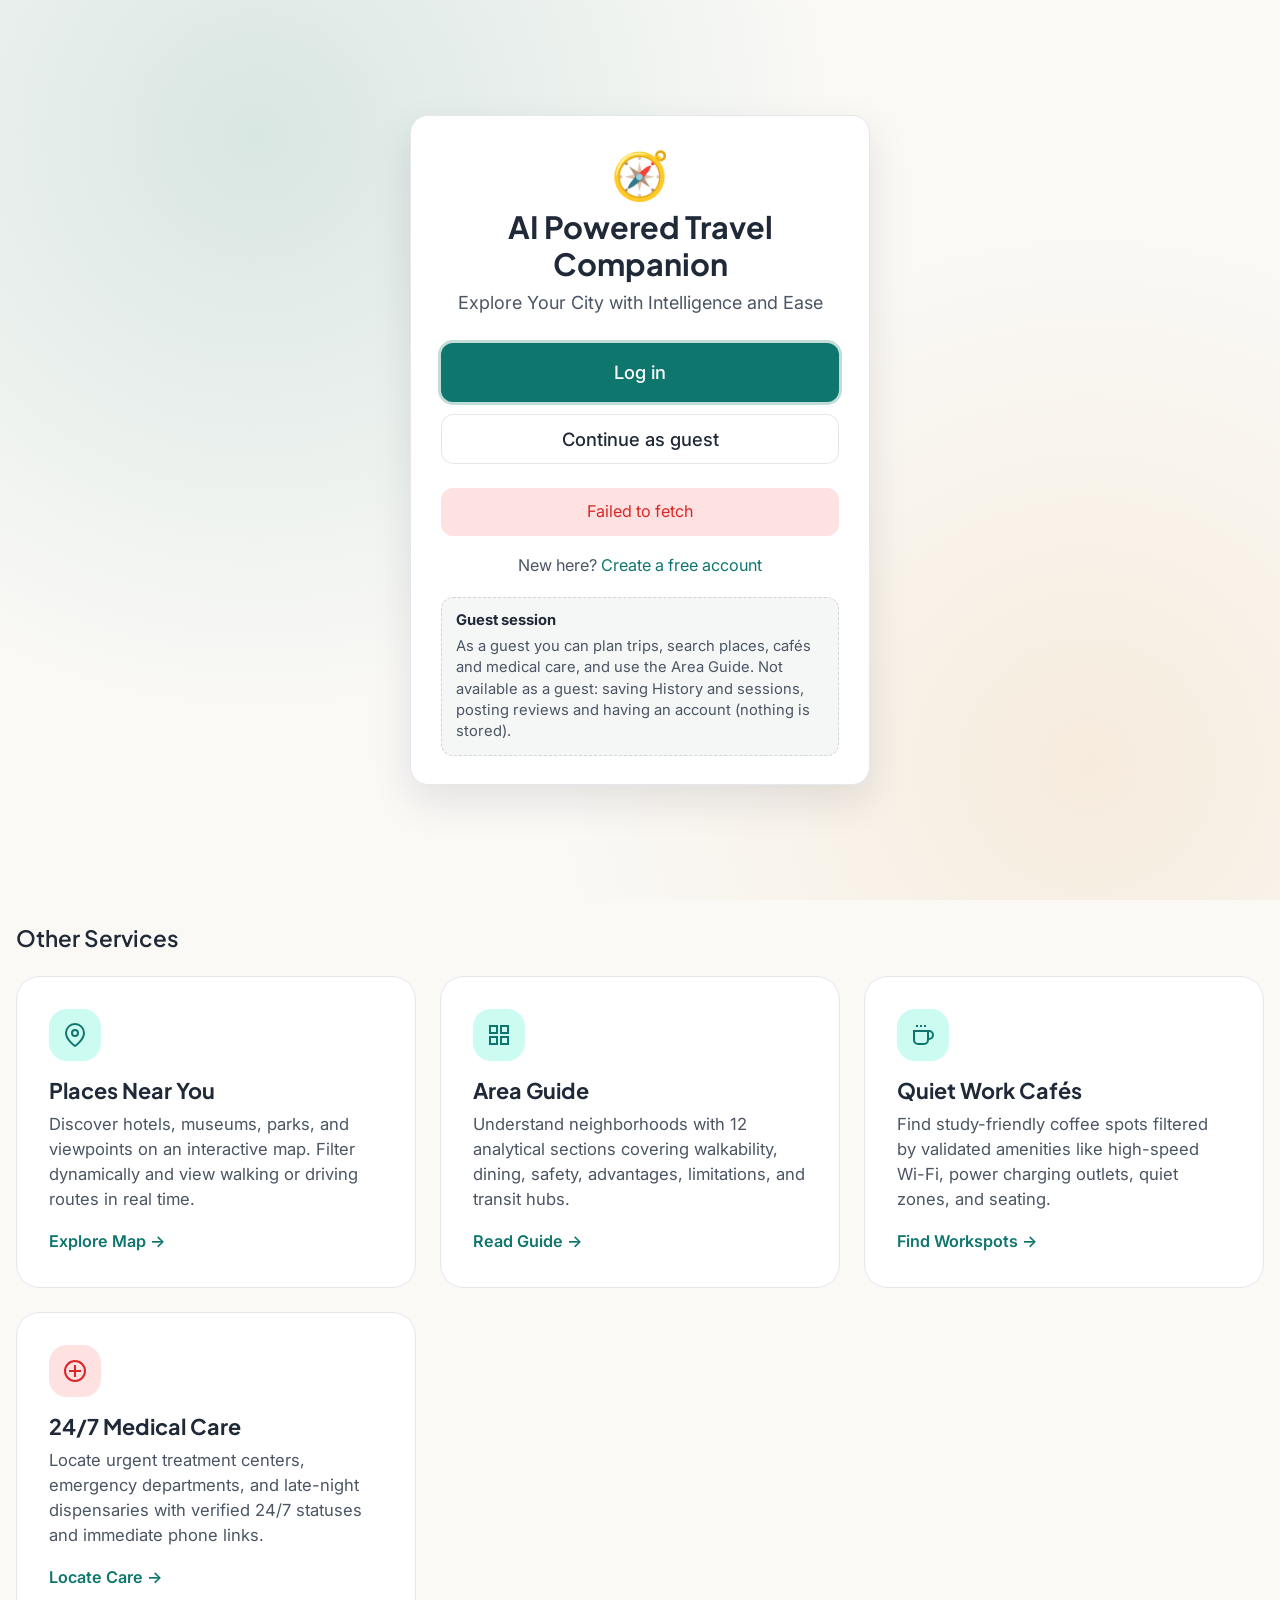
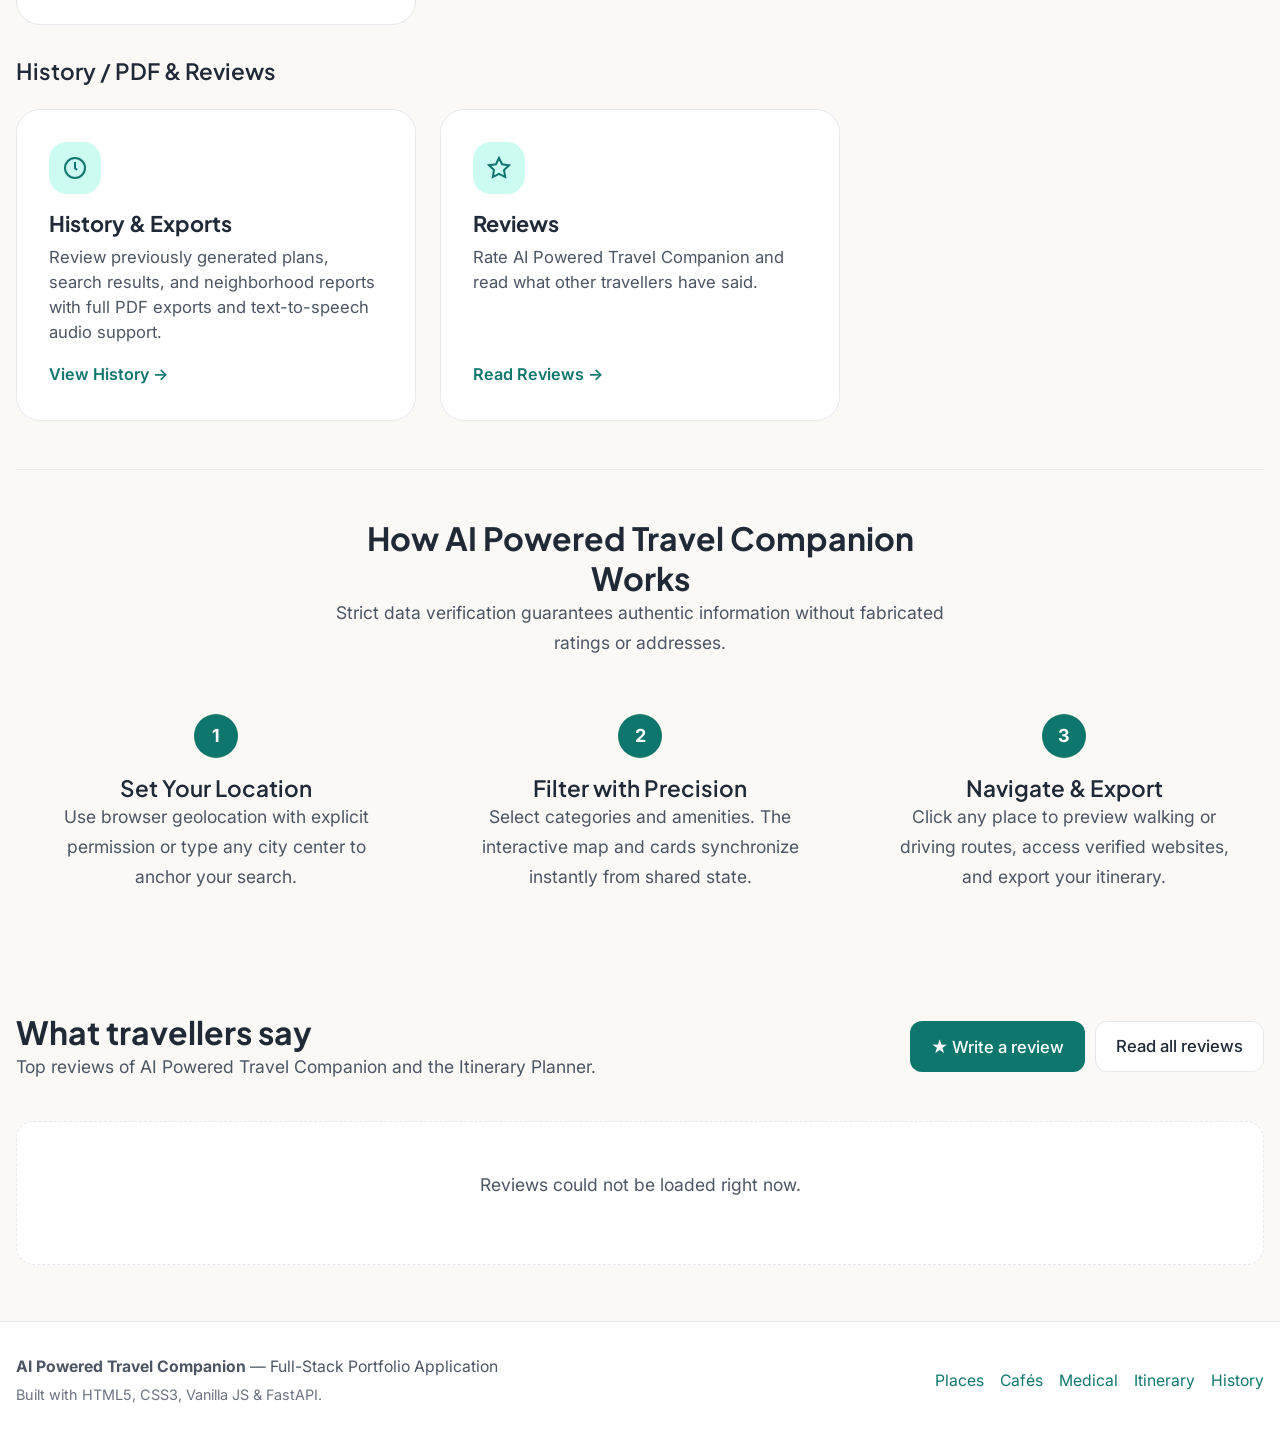
==== commit dba56e1d: "added flights, login and other 18/10/26" ====
--- a/frontend/index.html
+++ b/frontend/index.html
@@ -3,7 +3,7 @@
 <head>
   <meta charset="UTF-8">
   <meta name="viewport" content="width=device-width, initial-scale=1.0">
-  <title>Smart Local Guide — Discover Places, Cafés, Medical Care & Itineraries</title>
+  <title>AI Powered Travel Companion — Explore Your City with Intelligence and Ease</title>
   <meta name="description" content="AI-assisted local discovery platform. Discover nearby places, plan multi-day itineraries, locate quiet work cafés, and find 24/7 emergency medical facilities.">
 
   <!-- Google Fonts -->
@@ -23,11 +23,11 @@
     <!-- Navbar -->
     <header class="app-navbar" role="banner">
       <div class="navbar-inner">
-        <a href="index.html" class="brand-link" aria-label="Smart Local Guide Home">
+        <a href="index.html" class="brand-link" aria-label="AI Powered Travel Companion Home">
           <svg width="24" height="24" viewBox="0 0 24 24" fill="none" stroke="currentColor" stroke-width="2.2">
             <path d="M12 2L2 7l10 5 10-5-10-5zM2 17l10 5 10-5M2 12l10 5 10-5"/>
           </svg>
-          <span>Smart Local Guide</span>
+          <span class="brand-text"><span class="brand-name">AI Powered Travel Companion</span><small class="brand-tagline">Explore Your City with Intelligence and Ease</small></span>
         </a>
 
         <nav class="nav-links" aria-label="Main Navigation">
@@ -88,7 +88,7 @@
       <section class="hero-section">
         <div class="hero-badge">
           <svg width="14" height="14" viewBox="0 0 24 24" fill="none" stroke="currentColor" stroke-width="2"><polygon points="12 2 15.09 8.26 22 9.27 17 14.14 18.18 21.02 12 17.77 5.82 21.02 7 14.14 2 9.27 8.91 8.26 12 2"/></svg>
-          <span>AI-Assisted Local Discovery & Navigation</span>
+          <span>AI Powered Travel Companion</span>
         </div>
         <h1 class="hero-title">Explore Your City with <span class="highlight">Intelligence</span> and Ease</h1>
         <p class="hero-subtitle">
@@ -176,7 +176,7 @@
             <svg width="24" height="24" viewBox="0 0 24 24" fill="none" stroke="currentColor" stroke-width="2"><polygon points="12 2 15.09 8.26 22 9.27 17 14.14 18.18 21.02 12 17.77 5.82 21.02 7 14.14 2 9.27 8.91 8.26 12 2"/></svg>
           </div>
           <h2 class="feature-title">Reviews</h2>
-          <p class="feature-description">Rate Smart Local Guide and read what other travellers have said.</p>
+          <p class="feature-description">Rate AI Powered Travel Companion and read what other travellers have said.</p>
           <span class="feature-arrow">Read Reviews &rarr;</span>
         </a>
       </section>
@@ -184,7 +184,7 @@
       <!-- How It Works Section (Section 7) -->
       <section class="info-section">
         <div class="section-header">
-          <h2>How Smart Local Guide Works</h2>
+          <h2>How AI Powered Travel Companion Works</h2>
           <p>Strict data verification guarantees authentic information without fabricated ratings or addresses.</p>
         </div>
         <div class="steps-grid">
@@ -211,7 +211,7 @@
         <div class="home-reviews-head">
           <div>
             <h2 id="homeReviewsTitle">What travellers say</h2>
-            <p>Top reviews of Smart Local Guide and the Itinerary Planner.</p>
+            <p>Top reviews of AI Powered Travel Companion and the Itinerary Planner.</p>
           </div>
           <div style="display:flex;gap:10px;flex-wrap:wrap;">
             <button type="button" class="btn btn-primary" data-open-review="Overall Website">★ Write a review</button>
@@ -229,7 +229,7 @@
     <footer class="app-footer" role="contentinfo">
       <div class="footer-inner">
         <div>
-          <strong>Smart Local Guide</strong> — Full-Stack Portfolio Application
+          <strong>AI Powered Travel Companion</strong> — Full-Stack Portfolio Application
           <p style="font-size:0.8rem;color:var(--color-text-muted);margin-top:2px;">Built with HTML5, CSS3, Vanilla JS & FastAPI.</p>
         </div>
         <ul class="footer-links">
--- a/frontend/css/variables.css
+++ b/frontend/css/variables.css
@@ -1,5 +1,5 @@
 /* ==========================================================================
-   SMART LOCAL GUIDE - CSS DESIGN TOKENS & THEME VARIABLES
+   AI POWERED TRAVEL COMPANION - CSS DESIGN TOKENS & THEME VARIABLES
    Section 5 & Section 21 of specifications
    ========================================================================== */
 
--- a/frontend/css/style.css
+++ b/frontend/css/style.css
@@ -1,5 +1,5 @@
 /* ==========================================================================
-   SMART LOCAL GUIDE - BASE STYLES & LAYOUT
+   AI POWERED TRAVEL COMPANION - BASE STYLES & LAYOUT
    ========================================================================== */
 
 *, *::before, *::after {
--- a/frontend/css/components.css
+++ b/frontend/css/components.css
@@ -1,5 +1,5 @@
 /* ==========================================================================
-   SMART LOCAL GUIDE - REUSABLE COMPONENTS
+   AI POWERED TRAVEL COMPANION - REUSABLE COMPONENTS
    Navbar, Cards, Filter Chips, Route Panel, Modal, Toast, Loader
    ========================================================================== */
 
@@ -36,6 +36,12 @@
   color: var(--color-primary);
   text-decoration: none;
 }
+
+.brand-text { display: flex; flex-direction: column; line-height: 1.15; }
+.brand-name { font-size: 1.05rem; }
+.brand-tagline { font-size: 0.62rem; font-weight: 600; letter-spacing: 0.02em; color: var(--color-text-secondary); }
+@media (max-width: 1180px) { .brand-tagline { display: none; } }
+@media (max-width: 520px) { .brand-name { font-size: 0.9rem; } }
 
 .brand-link svg {
   color: var(--color-primary);
@@ -966,3 +972,371 @@
   .review-tab { top: 120px; padding: 10px 12px; font-size: 0.85rem; }
   .review-panel { top: 120px; }
 }
+
+/* ==========================================================================
+   ACCOUNTS: navbar, login page, protected pages
+   ========================================================================== */
+body[data-requires-login]:not(.auth-ready) .main-content,
+body[data-requires-session]:not(.auth-ready) .main-content { visibility: hidden; }
+
+.auth-nav { display: flex; align-items: center; gap: 10px; }
+.auth-user {
+  font-size: 0.9rem;
+  font-weight: 600;
+  color: var(--color-text-primary);
+  max-width: 140px;
+  overflow: hidden;
+  text-overflow: ellipsis;
+  white-space: nowrap;
+}
+
+.auth-card {
+  max-width: 480px;
+  margin: var(--space-xl) auto;
+  background: var(--color-surface);
+  border: 1px solid var(--color-border);
+  border-radius: var(--radius-lg);
+  box-shadow: var(--shadow-md);
+  padding: 28px 28px 24px;
+}
+.auth-title { font-size: 1.5rem; margin-bottom: 6px; }
+.auth-subtitle { color: var(--color-text-secondary); font-size: 0.95rem; margin-bottom: 18px; }
+.auth-panel-title { font-size: 1.2rem; margin-bottom: 8px; }
+
+.auth-tabs { display: flex; gap: 8px; margin-bottom: 16px; }
+.auth-tab {
+  flex: 1;
+  padding: 10px 12px;
+  border: 1px solid var(--color-border-strong);
+  background: var(--color-surface);
+  color: var(--color-text-secondary);
+  border-radius: var(--radius-md);
+  font-family: var(--font-family);
+  font-size: 0.95rem;
+  font-weight: 600;
+  cursor: pointer;
+}
+.auth-tab.active { background: var(--color-primary); border-color: var(--color-primary); color: #FFFFFF; }
+
+.auth-panel { display: flex; flex-direction: column; gap: 14px; }
+.auth-panel[hidden] { display: none; }
+.auth-hint { font-size: 0.8rem; color: var(--color-text-muted); margin-top: 4px; }
+.auth-show { font-size: 0.9rem; color: var(--color-text-secondary); display: flex; align-items: center; gap: 8px; cursor: pointer; }
+.auth-submit { width: 100%; }
+.auth-captcha { display: flex; justify-content: center; min-height: 0; }
+.auth-link {
+  background: none;
+  border: none;
+  color: var(--color-primary);
+  font-family: var(--font-family);
+  font-size: 0.9rem;
+  text-decoration: underline;
+  cursor: pointer;
+  align-self: center;
+  padding: 4px;
+}
+
+.auth-message { font-size: 0.92rem; min-height: 0; margin-bottom: 8px; }
+.auth-message.error { color: var(--color-danger); background: var(--color-danger-light, #FEE2E2); border-radius: var(--radius-md); padding: 10px 12px; }
+.auth-message.ok { color: var(--color-success); }
+.auth-banner {
+  background: var(--color-warning-light, #FEF3C7);
+  border: 1px solid var(--color-warning, #D97706);
+  border-radius: var(--radius-md);
+  padding: 10px 12px;
+  font-size: 0.9rem;
+  margin-bottom: 14px;
+}
+.auth-banner[hidden] { display: none; }
+
+.auth-code-box {
+  font-family: "Courier New", monospace;
+  font-size: 1.3rem;
+  font-weight: 700;
+  letter-spacing: 0.06em;
+  text-align: center;
+  padding: 16px 10px;
+  background: var(--color-surface-soft);
+  border: 2px dashed var(--color-primary);
+  border-radius: var(--radius-md);
+  user-select: all;
+  word-break: break-all;
+}
+.auth-code-input { font-family: "Courier New", monospace; letter-spacing: 0.06em; text-transform: uppercase; }
+.auth-code-actions { display: flex; gap: 10px; flex-wrap: wrap; justify-content: center; }
+
+.review-login-note {
+  padding: 16px;
+  background: var(--color-surface-soft);
+  border: 1px dashed var(--color-border-strong);
+  border-radius: var(--radius-md);
+  font-size: 0.95rem;
+  text-align: center;
+}
+.review-login-note[hidden] { display: none; }
+.review-login-note .btn { margin-top: 10px; }
+
+@media (max-width: 480px) {
+  .auth-user { display: none; }
+  .auth-card { padding: 20px 16px; }
+}
+
+.review-panel-body[hidden] { display: none; }
+.auth-tabs[hidden] { display: none; }
+
+/* Saved sessions (drafts) */
+.draft-banner {
+  background: var(--color-info-light);
+  border: 1px solid var(--color-border-strong);
+  border-radius: var(--radius-lg);
+  padding: 16px 18px;
+  margin-bottom: var(--space-lg);
+}
+.draft-banner-title { font-size: 1.05rem; margin-bottom: 10px; }
+.draft-row {
+  display: flex;
+  justify-content: space-between;
+  align-items: center;
+  gap: 12px;
+  flex-wrap: wrap;
+  padding: 12px 0;
+  border-bottom: 1px solid var(--color-border);
+}
+.draft-row:last-child { border-bottom: none; }
+.draft-info { min-width: 0; flex: 1 1 260px; display: flex; flex-direction: column; gap: 4px; align-items: flex-start; }
+.draft-meta { font-size: 0.8rem; }
+.draft-actions { display: flex; gap: 8px; }
+.saved-sessions-card {
+  background: var(--color-surface);
+  border: 1px solid var(--color-border);
+  border-radius: var(--radius-lg);
+  padding: 18px 20px;
+  margin-bottom: var(--space-xl);
+}
+
+
+/* ==========================================================================
+   WELCOME SCREEN (Log in / Continue as guest), ACCOUNT MENU, GUEST BADGE
+   ========================================================================== */
+body.welcome-open { overflow: hidden; }
+.welcome-gate {
+  position: fixed;
+  inset: 0;
+  z-index: 10000;
+  display: flex;
+  align-items: center;
+  justify-content: center;
+  padding: 20px;
+  overflow-y: auto;
+  background-color: var(--color-background);
+  background-image: radial-gradient(circle at 20% 15%, rgba(var(--color-primary-rgb), 0.14) 0, transparent 45%),
+                    radial-gradient(circle at 85% 85%, rgba(217, 119, 6, 0.10) 0, transparent 40%);
+}
+.welcome-card {
+  width: 100%;
+  max-width: 460px;
+  margin: auto;
+  padding: 36px 30px 28px;
+  text-align: center;
+  background: var(--color-surface);
+  border: 1px solid var(--color-border);
+  border-radius: var(--radius-lg);
+  box-shadow: var(--shadow-lg);
+}
+.welcome-logo { font-size: 2.6rem; line-height: 1; margin-bottom: 10px; }
+.welcome-title { font-family: var(--font-heading); font-size: 1.7rem; line-height: 1.2; margin-bottom: 6px; color: var(--color-text-primary); }
+.welcome-tagline { color: var(--color-text-secondary); font-size: 1rem; margin-bottom: 24px; }
+.welcome-actions { display: flex; flex-direction: column; gap: 12px; }
+.welcome-btn { width: 100%; justify-content: center; padding: 13px 18px; font-size: 1.02rem; text-decoration: none; }
+.welcome-captcha { display: flex; justify-content: center; margin-top: 12px; }
+.welcome-error { margin-top: 12px; font-size: 0.9rem; color: var(--color-danger); background: var(--color-danger-light, #FEE2E2); border-radius: var(--radius-md); padding: 10px 12px; }
+.welcome-error[hidden] { display: none; }
+.welcome-create { margin-top: 16px; font-size: 0.9rem; color: var(--color-text-secondary); }
+.welcome-note {
+  display: flex; flex-direction: column; gap: 4px;
+  margin-top: 18px; padding: 12px 14px; text-align: left;
+  font-size: 0.82rem; line-height: 1.45; color: var(--color-text-secondary);
+  background: var(--color-surface-soft); border: 1px dashed var(--color-border-strong); border-radius: var(--radius-md);
+}
+.welcome-note strong { color: var(--color-text-primary); }
+
+.auth-menu { position: relative; }
+.auth-menu-btn { display: inline-flex; align-items: center; gap: 4px; }
+.auth-user-short { display: none; }
+.auth-menu-list {
+  position: absolute; right: 0; top: calc(100% + 6px); min-width: 170px; z-index: 900;
+  display: flex; flex-direction: column; padding: 6px;
+  background: var(--color-surface); border: 1px solid var(--color-border); border-radius: var(--radius-md); box-shadow: var(--shadow-md);
+}
+.auth-menu-list[hidden] { display: none; }
+.auth-menu-item {
+  text-align: left; padding: 9px 12px; background: none; border: 0; border-radius: var(--radius-sm, 6px);
+  font: inherit; font-size: 0.9rem; cursor: pointer; color: var(--color-text-primary);
+}
+.auth-menu-item:hover { background: var(--color-surface-soft); }
+.auth-menu-item.danger { color: var(--color-danger); }
+.guest-badge { white-space: nowrap; cursor: help; }
+.btn-danger { background: var(--color-danger); border-color: var(--color-danger); color: #fff; }
+.btn-danger:hover:not(:disabled) { filter: brightness(0.92); }
+.btn-danger:disabled { opacity: .6; cursor: not-allowed; }
+@media (max-width: 480px) {
+  .auth-menu-btn .auth-user { display: none; }
+  .auth-menu-btn .auth-user-short { display: inline; }
+  .welcome-card { padding: 28px 18px 22px; }
+  .welcome-title { font-size: 1.45rem; }
+}
+
+
+/* ==========================================================================
+   ITINERARY: train details, nearby-date chips, fare & availability, quick version
+   ========================================================================== */
+.train-details { border: 1px solid var(--color-border); border-radius: var(--radius-md); background: var(--color-surface-soft); }
+.train-details > summary { cursor: pointer; padding: 12px 14px; font-weight: 600; list-style-position: inside; }
+.train-details-opt { font-weight: 400; color: var(--color-text-muted); font-size: 0.85rem; }
+.train-details-body { padding: 4px 14px 14px; display: flex; flex-direction: column; gap: 12px; }
+.train-class-fieldset { border: 0; padding: 0; margin: 0; }
+.train-class-grid { display: flex; flex-wrap: wrap; gap: 8px; margin-top: 6px; }
+.train-class-opt { display: inline-flex; align-items: center; gap: 6px; padding: 8px 12px; background: var(--color-surface); border: 1px solid var(--color-border); border-radius: var(--radius-md); cursor: pointer; font-size: 0.9rem; }
+.train-class-opt:has(input:checked) { border-color: var(--color-primary); background: rgba(var(--color-primary-rgb), 0.08); }
+.train-station-row { display: grid; grid-template-columns: repeat(auto-fit, minmax(220px, 1fr)); gap: 12px; }
+.train-details-hint { font-size: 0.82rem; color: var(--color-text-muted); margin: 0; }
+
+.date-strip { margin-bottom: 14px; padding: 12px; border: 1px solid var(--color-border); border-radius: var(--radius-md); background: var(--color-surface-soft); }
+.date-strip-head { display: flex; justify-content: space-between; align-items: center; flex-wrap: wrap; gap: 6px; margin-bottom: 8px; font-size: 0.9rem; }
+.date-strip-legend { font-size: 0.75rem; color: var(--color-text-secondary); display: inline-flex; align-items: center; gap: 4px; }
+.date-strip-legend .lg { display: inline-block; width: 10px; height: 10px; border-radius: 50%; margin-left: 6px; }
+.lg.low { background: #16A34A; } .lg.medium { background: #EA8A0C; } .lg.high { background: #DC2626; }
+.date-chip-row { display: flex; gap: 8px; overflow-x: auto; padding-bottom: 4px; }
+.date-chip {
+  flex: 1 0 92px; min-width: 92px; display: flex; flex-direction: column; align-items: center; gap: 2px;
+  padding: 8px 6px; border-radius: var(--radius-md); border: 2px solid transparent; cursor: pointer;
+  font: inherit; color: var(--color-text-primary); position: relative;
+}
+.date-chip-date { font-size: 0.8rem; font-weight: 600; }
+.date-chip-price { font-size: 1rem; font-weight: 800; }
+.date-chip-tag { font-size: 0.62rem; font-weight: 700; text-transform: uppercase; letter-spacing: .03em; background: rgba(0,0,0,.08); border-radius: 999px; padding: 1px 6px; }
+.date-chip-tag.best { background: #16A34A; color: #fff; }
+.date-chip.tier-low { background: #DCFCE7; border-color: #16A34A; color: #14532D; }
+.date-chip.tier-medium { background: #FEF3C7; border-color: #EA8A0C; color: #7C4A03; }
+.date-chip.tier-high { background: #FEE2E2; border-color: #DC2626; color: #7F1D1D; }
+.date-chip.tier-unknown { background: var(--color-surface); border-color: var(--color-border); color: var(--color-text-muted); }
+.date-chip.selected { box-shadow: 0 0 0 3px rgba(var(--color-primary-rgb), 0.35); cursor: default; }
+.date-chip:disabled:not(.selected) { opacity: .45; cursor: not-allowed; }
+.date-chip:hover:not(:disabled) { transform: translateY(-1px); box-shadow: var(--shadow-md); }
+.date-strip-note { margin-top: 8px; font-size: 0.88rem; font-weight: 600; color: var(--color-text-primary); }
+.date-strip-notice, .date-strip-foot, .date-strip-empty, .date-strip-loading { margin-top: 6px; font-size: 0.78rem; color: var(--color-text-muted); }
+
+.fare-avail { margin: 8px 0; padding: 10px; border: 1px dashed var(--color-border-strong); border-radius: var(--radius-md); background: var(--color-surface-soft); }
+.fare-avail-title { font-size: 0.85rem; font-weight: 700; margin-bottom: 6px; }
+.fare-avail-title small { font-weight: 400; color: var(--color-text-muted); }
+.fare-avail-table { width: 100%; border-collapse: collapse; font-size: 0.83rem; }
+.fare-avail-table th { text-align: left; font-weight: 600; color: var(--color-text-secondary); padding: 3px 6px; }
+.fare-avail-table td { padding: 4px 6px; border-top: 1px solid var(--color-border); vertical-align: top; }
+.fa-row-off td { color: var(--color-text-muted); font-style: italic; }
+.fa-missing { color: var(--color-text-muted); }
+.fa-verified { font-size: 0.68rem; color: #166534; background: #DCFCE7; border-radius: 999px; padding: 0 6px; }
+.fa-badge { font-size: 0.75rem; font-weight: 700; border-radius: 999px; padding: 2px 8px; }
+.fa-badge.available { background: #DCFCE7; color: #166534; } .fa-badge.rac { background: #FEF3C7; color: #92400E; } .fa-badge.wl { background: #FEE2E2; color: #991B1B; }
+.fare-avail-note, .fare-avail-foot { margin-top: 6px; font-size: 0.74rem; color: var(--color-text-muted); }
+
+.train-advice { margin-bottom: 14px; padding: 14px; border: 1px solid var(--color-primary); border-radius: var(--radius-md); background: rgba(var(--color-primary-rgb), 0.06); }
+.train-advice-head { display: flex; gap: 8px; align-items: center; margin-bottom: 4px; }
+.train-advice-headline { font-weight: 700; margin-bottom: 4px; }
+.train-advice-summary { font-size: 0.9rem; margin: 0 0 8px; }
+.train-pick-list { list-style: none; margin: 0; padding: 0; display: flex; flex-direction: column; gap: 8px; }
+.train-pick { background: var(--color-surface); border: 1px solid var(--color-border); border-radius: var(--radius-md); padding: 8px 10px; }
+.train-pick-head { display: flex; flex-wrap: wrap; align-items: center; gap: 8px; }
+.train-pick-label { font-size: 0.72rem; font-weight: 700; background: var(--color-primary); color: #fff; border-radius: 999px; padding: 2px 8px; }
+.train-pick-btn { margin-left: auto; }
+.train-pick-reasons { margin: 6px 0 0 18px; padding: 0; font-size: 0.82rem; color: var(--color-text-secondary); }
+
+.quick-cta { margin-top: 20px; padding: 16px; border: 1px dashed var(--color-primary); border-radius: var(--radius-lg); display: flex; gap: 12px; align-items: center; justify-content: space-between; flex-wrap: wrap; background: rgba(var(--color-primary-rgb), 0.05); }
+.quick-cta p { margin: 0; font-size: 0.9rem; color: var(--color-text-secondary); }
+.qv-card { margin-top: 16px; padding: 18px; background: var(--color-surface); border: 2px solid var(--color-primary); border-radius: var(--radius-lg); }
+.qv-card h3 { font-size: 1.4rem; margin-bottom: 10px; }
+.qv-top { list-style: none; padding: 0; margin: 0 0 12px; font-size: 1.05rem; line-height: 1.5; display: flex; flex-direction: column; gap: 3px; }
+.qv-day { margin-top: 10px; }
+.qv-day h4 { font-size: 1.2rem; margin-bottom: 6px; color: var(--color-primary); }
+.qv-day h4 small { font-weight: 400; font-size: 0.9rem; color: var(--color-text-muted); }
+.qv-table { width: 100%; border-collapse: collapse; font-size: 1.05rem; line-height: 1.45; }
+.qv-table td { padding: 8px 8px; border-top: 1px solid var(--color-border); vertical-align: top; }
+.qv-when { width: 100px; font-weight: 600; color: var(--color-text-secondary); }
+.qv-detail { font-size: 0.95rem; color: var(--color-text-secondary); }
+.qv-map { font-size: 0.95rem; font-weight: 600; white-space: nowrap; }
+.qv-total { margin-top: 14px; font-size: 1.1rem; }
+.qv-actions { display: flex; gap: 10px; flex-wrap: wrap; margin-top: 14px; }
+
+
+/* Place suggestions under the origin / destination fields */
+.place-suggest-wrap { position: relative; }
+.place-suggest-list {
+  position: absolute; left: 0; right: 0; top: calc(100% + 4px); z-index: 50; margin: 0; padding: 4px; list-style: none;
+  max-height: 280px; overflow-y: auto; background: var(--color-surface); border: 1px solid var(--color-border);
+  border-radius: var(--radius-md); box-shadow: var(--shadow-md);
+}
+.place-suggest-list[hidden] { display: none; }
+.place-suggest-item { display: flex; justify-content: space-between; align-items: center; gap: 10px; padding: 9px 10px; border-radius: var(--radius-sm, 6px); cursor: pointer; font-size: 0.95rem; }
+.place-suggest-item:hover, .place-suggest-item.active { background: rgba(var(--color-primary-rgb), 0.10); }
+.place-suggest-kind { font-size: 0.72rem; color: var(--color-text-muted); background: var(--color-surface-soft); border-radius: 999px; padding: 2px 8px; white-space: nowrap; }
+
+/* "Did you mean" chips */
+.dym { margin-top: 10px; display: flex; flex-direction: column; gap: 10px; }
+.dym-title { font-size: 0.9rem; margin-bottom: 6px; }
+.dym-chips { display: flex; flex-wrap: wrap; gap: 8px; }
+.dym-chip { font: inherit; font-size: 0.9rem; padding: 7px 12px; border: 1px solid var(--color-primary); background: var(--color-surface); color: var(--color-primary); border-radius: 999px; cursor: pointer; }
+.dym-chip:hover { background: var(--color-primary); color: #fff; }
+.dym-chip small { opacity: .75; margin-left: 4px; }
+
+/* Budget */
+.budget-summary { display: grid; grid-template-columns: repeat(auto-fit, minmax(150px, 1fr)); gap: 10px; }
+.budget-tile { padding: 12px; border: 1px solid var(--color-border); border-radius: var(--radius-md); background: var(--color-surface-soft); }
+.budget-tile.main { border-color: var(--color-primary); background: rgba(var(--color-primary-rgb), 0.08); }
+.budget-tile-label { font-size: 0.8rem; color: var(--color-text-secondary); }
+.budget-tile-value { font-size: 1.35rem; font-weight: 800; }
+.budget-tile-sub { font-size: 0.75rem; color: var(--color-text-muted); }
+.budget-panel { margin-top: 14px; overflow-x: auto; }
+.budget-table { width: 100%; border-collapse: collapse; font-size: 0.95rem; }
+.budget-table th { text-align: left; padding: 8px; font-size: 0.82rem; color: var(--color-text-secondary); border-bottom: 2px solid var(--color-border); }
+.budget-table td { padding: 9px 8px; border-bottom: 1px solid var(--color-border); vertical-align: top; }
+.budget-table .num { text-align: right; white-space: nowrap; }
+.budget-table.small { max-width: 460px; }
+.budget-note { font-size: 0.78rem; color: var(--color-text-muted); font-weight: 400; }
+.budget-total td { border-top: 2px solid var(--color-primary); font-size: 1.02rem; }
+.budget-h { margin: 16px 0 6px; font-size: 1rem; }
+.budget-foot { margin-top: 12px; font-size: 0.82rem; color: var(--color-text-muted); }
+.budget-missing { margin: 8px 0 0 18px; font-size: 0.85rem; color: var(--color-danger); }
+
+/* ==========================================================================
+   PHASE 2: plan scope (city / state / country) and one hotel per stay
+   ========================================================================== */
+.scope-panel[hidden] { display: none; }
+.scope-card { padding: 14px; border: 1px solid var(--color-primary); border-radius: var(--radius-md); background: rgba(var(--color-primary-rgb), 0.05); }
+.scope-title { font-weight: 700; font-size: 1.02rem; margin-bottom: 4px; display: flex; gap: 8px; align-items: center; flex-wrap: wrap; }
+.scope-advice { font-size: 0.9rem; color: var(--color-text-secondary); margin: 0 0 10px; }
+.scope-modes { display: flex; flex-wrap: wrap; gap: 8px 18px; margin-bottom: 10px; }
+.scope-mode { display: inline-flex; align-items: center; gap: 6px; font-size: 0.95rem; cursor: pointer; }
+.scope-block { margin-top: 10px; }
+.scope-req { font-size: 0.7rem; font-weight: 700; color: var(--color-danger); text-transform: uppercase; margin-left: 4px; }
+.scope-hint { font-size: 0.78rem; color: var(--color-text-muted); margin-top: 4px; }
+.scope-chips { display: flex; flex-wrap: wrap; gap: 8px; margin-top: 6px; }
+.scope-chip { display: inline-flex; align-items: flex-start; gap: 6px; padding: 8px 10px; background: var(--color-surface); border: 1px solid var(--color-border); border-radius: var(--radius-md); cursor: pointer; font-size: 0.9rem; max-width: 100%; }
+.scope-chip:has(input:checked) { border-color: var(--color-primary); background: rgba(var(--color-primary-rgb), 0.10); }
+.scope-chip span { display: flex; flex-direction: column; line-height: 1.25; }
+.scope-chip small { font-size: 0.74rem; color: var(--color-text-muted); }
+.scope-count { margin-top: 10px; font-size: 0.85rem; font-weight: 600; color: var(--color-text-primary); }
+
+.stay-block { margin-bottom: 18px; padding: 14px; border: 1px solid var(--color-border); border-radius: var(--radius-lg); background: var(--color-surface); }
+.stay-none { font-size: 0.9rem; color: var(--color-text-secondary); background: var(--color-surface-soft); }
+.stay-head { display: flex; justify-content: space-between; gap: 14px; flex-wrap: wrap; align-items: flex-start; margin-bottom: 10px; }
+.stay-head h3 { font-size: 1.2rem; margin-bottom: 2px; }
+.stay-meta { font-size: 0.9rem; color: var(--color-text-secondary); }
+.stay-places { font-size: 0.88rem; color: var(--color-text-secondary); margin-top: 4px; }
+.stay-picked { margin-top: 6px; font-weight: 700; color: #166534; }
+.stay-picked.skipped { color: var(--color-text-muted); font-weight: 600; }
+.stay-actions { display: flex; gap: 8px; flex-wrap: wrap; align-items: center; }
+.stay-hotels:empty { display: none; }
+.stay-transfers { margin: 0 0 14px; padding: 12px; border: 1px dashed var(--color-border-strong); border-radius: var(--radius-md); font-size: 0.9rem; }
+.stay-transfers ul, .stays-summary ul { margin: 6px 0 0 18px; padding: 0; }
+.stay-est { font-size: 0.8rem; color: var(--color-text-muted); }
+.stays-summary h3 { font-size: 1.05rem; margin: 4px 0 4px; }
+.stays-summary li { margin-bottom: 8px; }
--- a/frontend/css/pages.css
+++ b/frontend/css/pages.css
@@ -1,5 +1,5 @@
 /* ==========================================================================
-   SMART LOCAL GUIDE - PAGE SPECIFIC STYLES
+   AI POWERED TRAVEL COMPANION - PAGE SPECIFIC STYLES
    Home, Itinerary, Area Guide, History
    ========================================================================== */
 
--- a/frontend/css/responsive.css
+++ b/frontend/css/responsive.css
@@ -1,5 +1,5 @@
 /* ==========================================================================
-   SMART LOCAL GUIDE - RESPONSIVE STYLES
+   AI POWERED TRAVEL COMPANION - RESPONSIVE STYLES
    Section 50.9 & Section 19
    ========================================================================== */
 
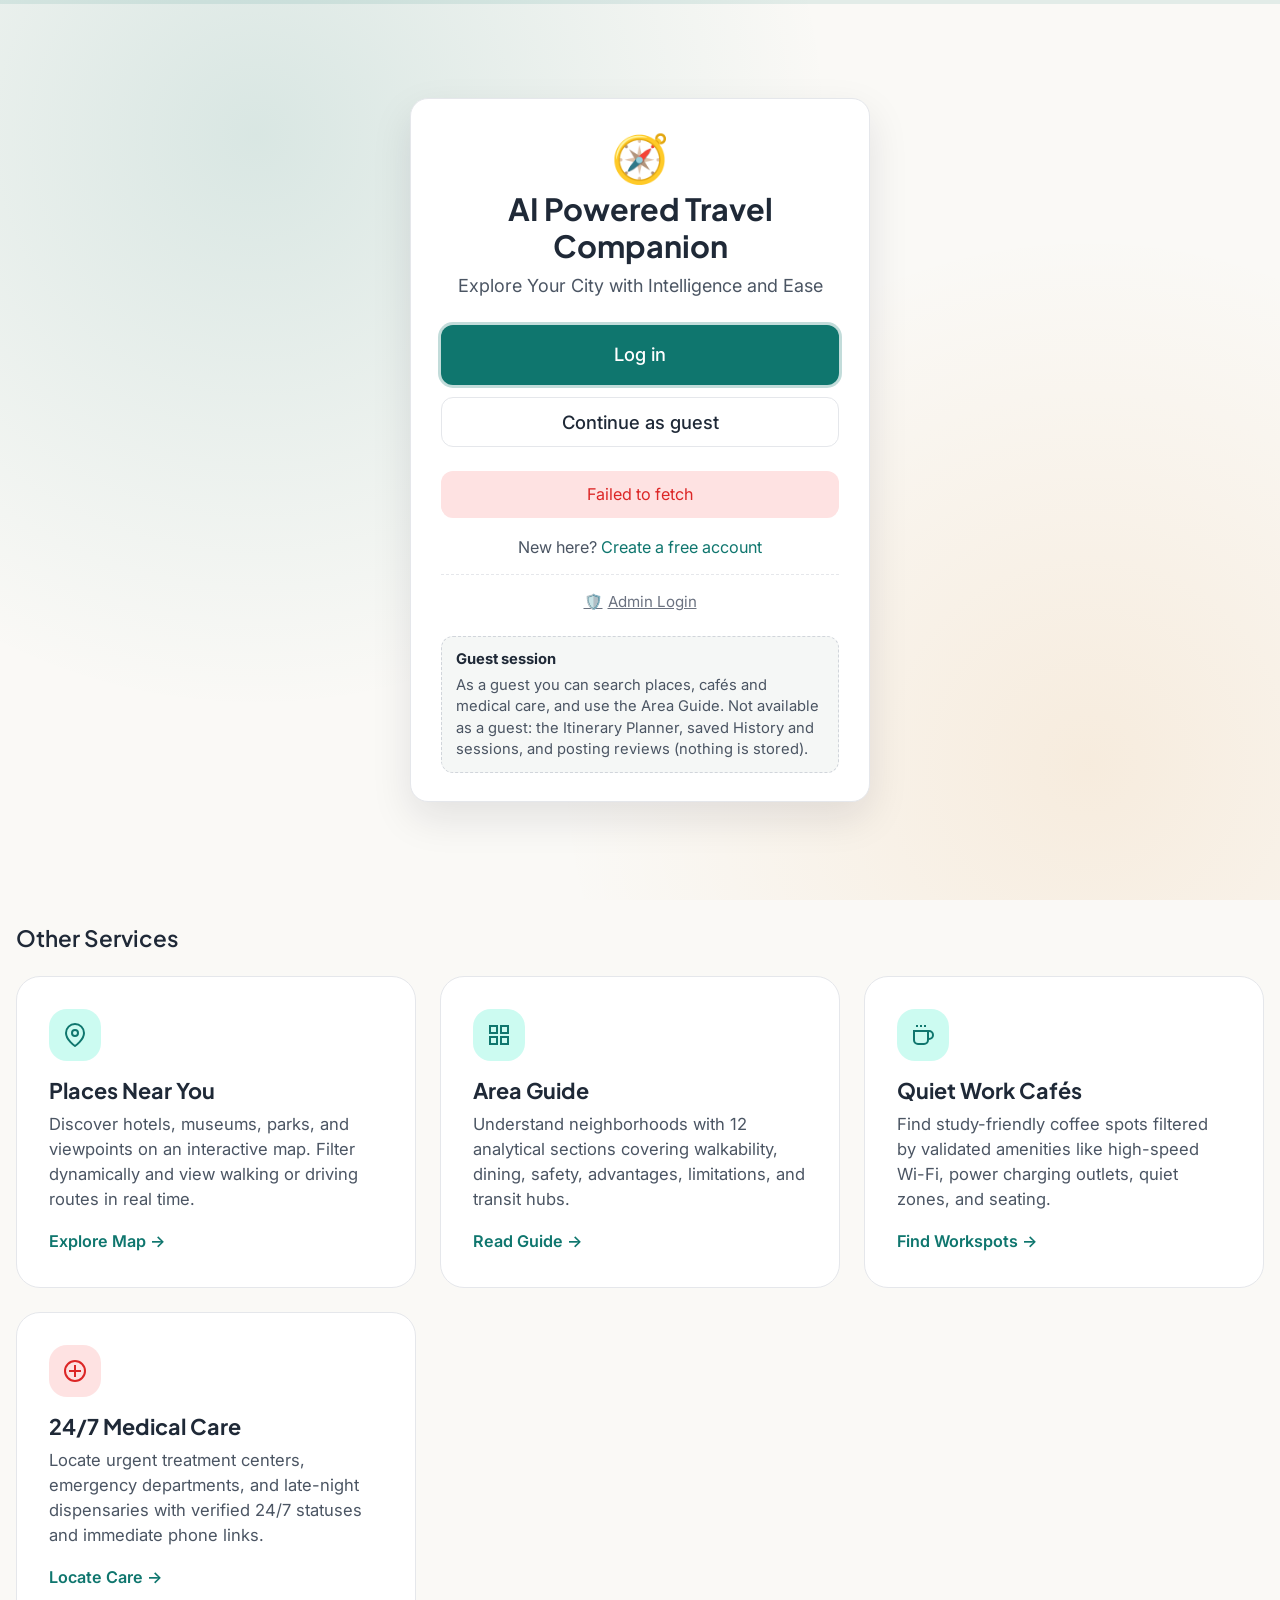
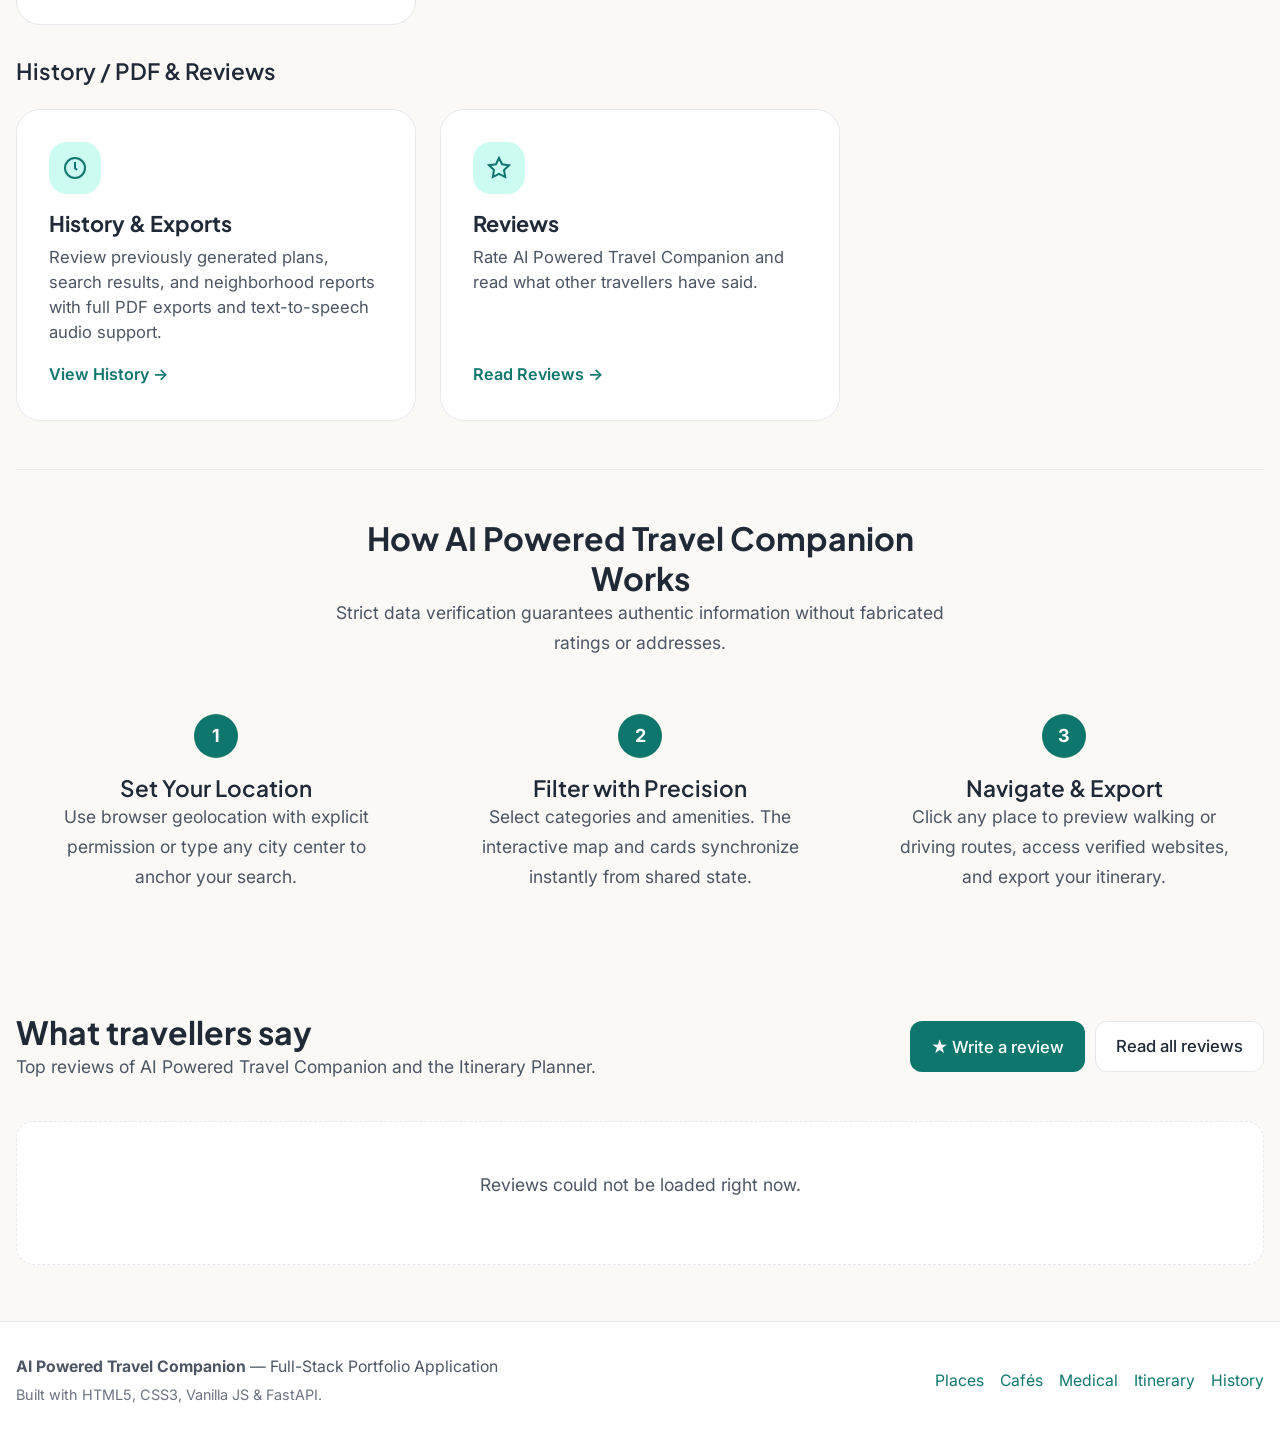
==== commit 437efd5f: "Added Review captcha and itinerary generation restriction(normal account)" ====
--- a/frontend/index.html
+++ b/frontend/index.html
@@ -104,6 +104,9 @@
         </div>
       </section>
 
+      <!-- Monthly itinerary allowance (shown to logged-in accounts when the admin set a limit) -->
+      <div data-itinerary-quota class="quota-note" role="status" hidden></div>
+
       <!-- Features Grid (Section 7) -->
       <section class="features-grid" aria-label="Main Application Features">
         <!-- Feature 1: Itinerary -->
--- a/frontend/css/components.css
+++ b/frontend/css/components.css
@@ -701,7 +701,7 @@
   position: fixed;
   bottom: 24px;
   right: 24px;
-  z-index: 1000;
+  z-index: 10200;
   display: flex;
   flex-direction: column;
   gap: 8px;
@@ -745,7 +745,7 @@
   bottom: 0;
   background-color: rgba(17, 24, 39, 0.6);
   backdrop-filter: blur(2px);
-  z-index: 200;
+  z-index: 10100;   /* above the full-screen welcome gate (10000) so dialogs opened from it are visible */
   align-items: center;
   justify-content: center;
   padding: var(--space-md);
@@ -1340,3 +1340,174 @@
 .stay-est { font-size: 0.8rem; color: var(--color-text-muted); }
 .stays-summary h3 { font-size: 1.05rem; margin: 4px 0 4px; }
 .stays-summary li { margin-bottom: 8px; }
+
+/* ==========================================================================
+   BATCH A: scroll progress bar, guest warning, "needs an account" card
+   ========================================================================== */
+.scroll-progress {
+  position: fixed; top: 0; left: 0; right: 0; height: 4px; z-index: 2147483000;
+  pointer-events: none; background: rgba(var(--color-primary-rgb), 0.10);
+}
+.scroll-progress-bar {
+  height: 100%; width: 100%; transform: scaleX(0); transform-origin: left center; will-change: transform;
+  background: linear-gradient(90deg, var(--color-primary), #F59E0B 60%, var(--color-accent, #EA580C));
+  border-radius: 0 4px 4px 0;
+  box-shadow: 0 0 6px rgba(var(--color-primary-rgb), 0.45);
+}
+@media (prefers-reduced-motion: no-preference) { .scroll-progress-bar { transition: transform 0.08s linear; } }
+
+.guest-save-banner {
+  display: flex; align-items: center; gap: 12px; flex-wrap: wrap; margin: 12px 0; padding: 12px 14px;
+  background: #FEF3C7; color: #78350F; border: 1px solid #F59E0B; border-radius: var(--radius-md); font-size: 0.92rem;
+}
+.guest-save-text { flex: 1 1 260px; }
+[data-theme="dark"] .guest-save-banner { background: rgba(245, 158, 11, 0.14); color: #FCD34D; }
+
+.account-required { max-width: 520px; margin: 60px auto; padding: 32px 24px; text-align: center; background: var(--color-surface); border: 1px solid var(--color-border); border-radius: var(--radius-lg); box-shadow: var(--shadow-md); }
+.account-required-icon { font-size: 2.4rem; margin-bottom: 8px; }
+.account-required h1 { font-size: 1.5rem; margin-bottom: 8px; }
+.account-required p { color: var(--color-text-secondary); margin-bottom: 18px; }
+.account-required-actions { display: flex; gap: 10px; flex-wrap: wrap; justify-content: center; }
+
+.mode-chip-grid { display: flex; flex-wrap: wrap; gap: 8px; margin-top: 6px; }
+.mode-chip { font: inherit; font-size: 0.92rem; padding: 9px 14px; border-radius: 999px; cursor: pointer; background: var(--color-surface); color: var(--color-text-primary); border: 1px solid var(--color-border); }
+.mode-chip.active { background: rgba(var(--color-primary-rgb), 0.12); border-color: var(--color-primary); font-weight: 700; }
+
+.stay-done, .stay-upcoming { display: flex; justify-content: space-between; align-items: center; gap: 12px; flex-wrap: wrap; padding: 12px 14px; }
+.stay-done { border-color: #86EFAC; background: rgba(34, 197, 94, 0.07); }
+.stay-upcoming { opacity: 0.8; border-style: dashed; }
+.stay-done-main { display: flex; gap: 18px; flex-wrap: wrap; align-items: center; flex: 1 1 320px; }
+.stay-done-title { font-weight: 700; }
+.stay-done-hotel { display: flex; flex-direction: column; gap: 2px; font-size: 0.92rem; }
+.itinerary-bottom-actions { display: flex; gap: 10px; flex-wrap: wrap; justify-content: center; margin: 24px 0 8px; }
+
+
+/* ==========================================================================
+   BATCH B: trip at a glance, trip map, day colours and notes, hotel changes
+   ========================================================================== */
+.trip-glance { margin: 0 0 16px; padding: 18px; border-radius: var(--radius-lg); border: 1px solid var(--color-border);
+  background: linear-gradient(135deg, rgba(var(--color-primary-rgb), 0.10), rgba(245, 158, 11, 0.08)); }
+.glance-title { font-weight: 800; font-size: 1.15rem; margin-bottom: 12px; }
+.glance-route { display: flex; align-items: center; gap: 6px; overflow-x: auto; padding-bottom: 6px; }
+.glance-node { flex: 0 0 auto; min-width: 96px; max-width: 170px; padding: 10px 12px; text-align: center; background: var(--color-surface);
+  border: 1px solid var(--color-border); border-radius: var(--radius-md); display: flex; flex-direction: column; gap: 2px; font-size: 0.95rem; }
+.glance-node.stay { border-color: var(--color-primary); }
+.glance-node small { font-size: 0.74rem; color: var(--color-text-muted); }
+.glance-hotel { color: var(--color-text-secondary) !important; white-space: normal; }
+.glance-pin { font-size: 1.3rem; line-height: 1; }
+.glance-link { flex: 0 0 auto; display: flex; flex-direction: column; align-items: center; font-size: 1.3rem; color: var(--color-primary); }
+.glance-link.small { font-size: 1.05rem; }
+.glance-link small { font-size: 0.68rem; color: var(--color-text-muted); }
+.glance-pills { display: flex; flex-wrap: wrap; gap: 8px; margin-top: 12px; }
+.glance-pill { padding: 5px 12px; border-radius: 999px; background: var(--color-surface); border: 1px solid var(--color-border); font-size: 0.88rem; font-weight: 600; }
+.glance-days { display: flex; flex-wrap: wrap; gap: 8px; margin-top: 12px; }
+.glance-day { padding: 6px 12px; border-radius: var(--radius-md); font-size: 0.85rem; background: var(--color-surface); border-left: 5px solid var(--day-color); }
+
+.trip-map:empty { display: none; }
+.trip-map { margin-bottom: 18px; }
+.trip-map-canvas { height: 360px; border-radius: var(--radius-lg); border: 1px solid var(--color-border); overflow: hidden; }
+.trip-map-legend { display: flex; flex-wrap: wrap; gap: 12px; margin-top: 8px; font-size: 0.85rem; color: var(--color-text-secondary); }
+.trip-legend-item { display: inline-flex; align-items: center; gap: 6px; }
+.trip-legend-item i { width: 12px; height: 12px; border-radius: 50%; display: inline-block; }
+.trip-pin { width: 28px; height: 28px; border-radius: 50%; display: flex; align-items: center; justify-content: center; color: #fff; font-weight: 800; font-size: 0.85rem;
+  background: var(--day-color, #0F766E); border: 2px solid #fff; box-shadow: 0 2px 6px rgba(0,0,0,.35); cursor: pointer; }
+.trip-pin.food { background: #fff; color: #000; font-size: 0.9rem; }
+.trip-pin.hotel { width: 34px; height: 34px; background: #1F2937; font-size: 1.05rem; }
+
+.day-card, .itinerary-day-card { border-top: 4px solid var(--day-color, var(--color-primary)); }
+.day-card-title { color: var(--day-color, inherit); }
+.day-highlights { display: flex; flex-wrap: wrap; gap: 6px; align-items: center; margin: 4px 0 10px; font-size: 0.88rem; color: var(--color-text-secondary); }
+.day-highlights span { padding: 3px 10px; border-radius: 999px; background: color-mix(in srgb, var(--day-color, #0F766E) 14%, transparent); color: var(--color-text-primary); font-weight: 600; }
+.day-note { margin: 10px 0; padding: 12px 14px; border-radius: var(--radius-md); border: 1px solid var(--color-border); border-left-width: 5px; background: var(--color-surface-soft); font-size: 0.95rem; }
+.day-note-title { font-weight: 800; margin-bottom: 6px; }
+.day-note ul { margin: 0 0 0 18px; padding: 0; display: flex; flex-direction: column; gap: 4px; }
+.day-note-arrival { border-left-color: #2563EB; }
+.day-note-hotel_change { border-left-color: #EA580C; background: rgba(234, 88, 12, 0.08); }
+.day-note-departure { border-left-color: #9333EA; }
+
+.hotel-connector { display: flex; gap: 12px; align-items: center; margin: -6px 0 14px; padding: 10px 14px; border-radius: var(--radius-md);
+  background: rgba(234, 88, 12, 0.10); border: 1px dashed #EA580C; font-size: 0.92rem; }
+.hotel-connector > span { font-size: 1.4rem; }
+.hotel-hop { margin-top: 4px; font-size: 0.85rem; color: #C2410C; font-weight: 600; }
+
+.flight-sites { margin-top: 14px; padding-top: 12px; border-top: 1px dashed var(--color-border-strong); }
+.flight-sites-title { font-weight: 700; margin-bottom: 8px; }
+.flight-sites-row { display: flex; flex-wrap: wrap; gap: 8px; }
+.flight-sites-note { margin-top: 8px; font-size: 0.8rem; color: var(--color-text-muted); }
+.flight-sites-detail { margin-top: 10px; font-size: 0.8rem; color: var(--color-text-muted); }
+
+.scope-fit { color: #166534 !important; font-weight: 700; }
+.stop-about { margin: 6px 0 2px; font-size: 0.95rem; color: var(--color-text-primary); }
+.stop-todo { margin: 2px 0 4px; font-size: 0.9rem; color: var(--color-text-secondary); }
+
+
+/* ==========================================================================
+   BATCH D: travel between stays and hotel "best match"
+   ========================================================================== */
+.transfer-chooser { border-color: var(--color-primary); }
+.transfer-head h3 { font-size: 1.15rem; margin-bottom: 2px; }
+.transfer-tabs { display: flex; flex-wrap: wrap; gap: 6px; margin: 12px 0; border-bottom: 1px solid var(--color-border); }
+.transfer-tab { font: inherit; padding: 9px 14px; background: none; border: 0; border-bottom: 3px solid transparent; cursor: pointer; color: var(--color-text-secondary); font-weight: 600; }
+.transfer-tab.active { color: var(--color-primary); border-bottom-color: var(--color-primary); }
+.transfer-panel { display: flex; flex-direction: column; gap: 10px; }
+.transfer-option { display: flex; justify-content: space-between; gap: 14px; flex-wrap: wrap; padding: 12px 14px; border: 1px solid var(--color-border); border-radius: var(--radius-md); background: var(--color-surface); }
+.transfer-option-main { display: flex; flex-direction: column; gap: 2px; flex: 1 1 260px; }
+.transfer-times { font-weight: 700; font-size: 1.02rem; }
+.transfer-option-side { display: flex; flex-direction: column; align-items: flex-end; gap: 6px; }
+.transfer-price { font-weight: 800; font-size: 1.1rem; color: var(--color-primary); }
+.transfer-price small { font-weight: 400; font-size: 0.72rem; color: var(--color-text-muted); }
+.transfer-price.muted { color: var(--color-text-secondary); font-size: 0.95rem; }
+.transfer-option-actions { display: flex; gap: 6px; }
+.transfer-note { margin-bottom: 4px; }
+.transfer-cab, .transfer-other { padding: 12px 14px; border: 1px dashed var(--color-border-strong); border-radius: var(--radius-md); }
+.transfer-cab p, .transfer-other p { margin: 0 0 8px; }
+.stay-inbound { margin-top: 4px; font-size: 0.9rem; font-weight: 600; color: var(--color-primary); }
+.btn-link { background: none; border: 0; padding: 0 0 0 6px; font: inherit; font-size: 0.85rem; color: var(--color-primary); text-decoration: underline; cursor: pointer; }
+.hotel-why { display: flex; flex-wrap: wrap; gap: 6px; margin-top: 8px; font-size: 0.78rem; }
+.hotel-why span { padding: 2px 8px; border-radius: 999px; background: var(--color-surface-soft); border: 1px solid var(--color-border); }
+.hotel-why .hotel-match { background: var(--color-primary); border-color: var(--color-primary); color: #fff; font-weight: 700; }
+
+.scope-arrival-chips { display: flex; flex-wrap: wrap; gap: 8px; margin: 6px 0 10px; }
+.scope-arrival-chip { font: inherit; display: inline-flex; flex-direction: column; align-items: flex-start; gap: 1px; padding: 8px 12px; border-radius: var(--radius-md); cursor: pointer;
+  background: var(--color-surface); color: var(--color-text-primary); border: 1px solid var(--color-border); text-align: left; }
+.scope-arrival-chip small { font-size: 0.72rem; color: var(--color-text-muted); }
+.scope-arrival-chip.active { border-color: var(--color-primary); background: rgba(var(--color-primary-rgb), 0.12); font-weight: 700; }
+
+/* ---- One day as a route: horizontal flowchart + map ---- */
+.dayflow { list-style: none; margin: 10px 0 6px; padding: 8px 4px 10px; display: flex; align-items: center; gap: 4px; overflow-x: auto; scrollbar-width: thin; }
+.dayflow-node { display: flex; align-items: center; gap: 6px; flex: 0 0 auto; max-width: 170px; padding: 5px 10px 5px 5px; border: 1px solid var(--color-border); border-radius: 999px; background: var(--color-surface-soft); font-size: 0.78rem; }
+.dayflow-num { width: 22px; height: 22px; border-radius: 50%; background: var(--day-color, #2563EB); color: #fff; display: inline-flex; align-items: center; justify-content: center; font-weight: 800; font-size: 0.75rem; flex: 0 0 auto; }
+.dayflow-food .dayflow-num { background: #fff; color: #000; border: 1px solid var(--color-border); }
+.dayflow-hotel .dayflow-num { background: #1F2937; }
+.dayflow-text { display: flex; flex-direction: column; min-width: 0; line-height: 1.2; }
+.dayflow-text b { font-size: 0.7rem; text-transform: uppercase; letter-spacing: .03em; color: var(--color-text-muted); }
+.dayflow-text small { white-space: nowrap; overflow: hidden; text-overflow: ellipsis; font-size: 0.78rem; color: var(--color-text-primary); }
+.dayflow-arrow { color: var(--color-text-muted); flex: 0 0 auto; font-weight: 700; }
+.day-map-toggle { margin: 4px 0 10px; }
+.day-map-box { margin: 6px 0 12px; }
+.day-map-canvas { height: 340px; border-radius: var(--radius-lg); border: 1px solid var(--color-border); overflow: hidden; }
+.day-pin { width: 28px; height: 28px; border-radius: 50%; display: flex; align-items: center; justify-content: center; color: #fff; font-weight: 800; font-size: 0.85rem; background: var(--day-color, #2563EB); border: 2px solid #fff; box-shadow: 0 2px 6px rgba(0,0,0,.35); }
+.day-pin.food { background: #fff; color: #000; }
+.day-pin.hotel { background: #1F2937; }
+.day-return { margin-top: 12px; padding: 12px 14px; border-radius: var(--radius-md); border: 1px solid var(--color-border); border-left: 5px solid #1F2937; background: var(--color-surface-soft); }
+.day-return-title { font-weight: 800; margin-bottom: 4px; }
+.day-meal-skipped { margin: 8px 0; font-size: 0.88rem; color: var(--color-text-muted); }
+.flight-detail { margin-top: 6px; padding: 8px 10px; border-radius: var(--radius-md); background: var(--color-surface-soft); border: 1px solid var(--color-border); font-size: 0.9rem; }
+
+.stop-website { margin: 4px 0 6px; font-size: 0.88rem; }
+.stop-website a { color: var(--color-primary); font-weight: 600; text-decoration: none; }
+.stop-website a:hover { text-decoration: underline; }
+
+
+/* Monthly itinerary allowance note (Home + Itinerary Planner) */
+.quota-note { display: flex; align-items: center; gap: 10px; padding: 12px 16px; margin: 0 0 var(--space-lg, 24px);
+  background: var(--color-primary-light, #eef2ff); color: var(--color-text-primary); border: 1px solid var(--color-border);
+  border-left: 4px solid var(--color-primary); border-radius: var(--radius-md, 10px); font-size: 0.95rem; line-height: 1.45; }
+.quota-note[hidden] { display: none; }
+.quota-note .quota-icon { font-size: 1.2rem; flex-shrink: 0; }
+.quota-note.quota-low { border-left-color: var(--color-warning, #d97706); }
+.quota-note.quota-out { border-left-color: var(--color-danger, #b91c1c); background: var(--color-danger-light, #fef2f2); }
+.quota-note.quota-admin { border-left-color: var(--color-success, #15803d); }
+
+/* CAPTCHA boxes: the checkbox widget is about 304px wide, so a very narrow screen scrolls it instead of cutting it */
+.review-captcha { display: flex; justify-content: center; min-height: 0; max-width: 100%; overflow-x: auto; }
--- a/frontend/css/responsive.css
+++ b/frontend/css/responsive.css
@@ -21,6 +21,7 @@
 
 /* Mobile Breakpoint (max-width: 768px) */
 @media (max-width: 768px) {
+
   /* Navbar */
   .nav-links {
     display: none;
@@ -42,7 +43,11 @@
     border-radius: var(--radius-lg);
   }
 
-  .features-grid, .steps-grid, .area-sections-grid, .pro-con-grid, .itinerary-grid-form {
+  .features-grid,
+  .steps-grid,
+  .area-sections-grid,
+  .pro-con-grid,
+  .itinerary-grid-form {
     grid-template-columns: 1fr;
   }
 
@@ -66,7 +71,8 @@
   }
 
   .btn {
-    min-height: 44px; /* Touch target minimum */
+    min-height: 44px;
+    /* Touch target minimum */
   }
 
   /* Filter chips scroll smoothly inside their container without page overflow */
@@ -128,35 +134,646 @@
    Larger text needs the compact (menu) navigation a little earlier,
    so labels never wrap onto two lines.
    ========================================================================== */
-.nav-link, .nav-dropdown-btn, .brand-link { white-space: nowrap; }
+.nav-link,
+.nav-dropdown-btn,
+.brand-link {
+  white-space: nowrap;
+}
 
 @media (max-width: 1060px) {
-  .nav-links { display: none; }
-  .mobile-nav-toggle { display: inline-flex; }
+  .nav-links {
+    display: none;
+  }
+
+  .mobile-nav-toggle {
+    display: inline-flex;
+  }
 }
 
 /* ==========================================================================
    Phone-width fixes for the larger text (nothing may scroll sideways)
    ========================================================================== */
-.app-wrapper, .main-content { min-width: 0; }
-.planner-steps-bar { max-width: 100%; min-width: 0; }
-.history-filter-bar { flex-wrap: wrap; }
-.location-btn-group { flex-wrap: wrap; }
-.navbar-inner, .navbar-actions { min-width: 0; }
+.app-wrapper,
+.main-content {
+  min-width: 0;
+}
+
+.planner-steps-bar {
+  max-width: 100%;
+  min-width: 0;
+}
+
+.history-filter-bar {
+  flex-wrap: wrap;
+}
+
+.location-btn-group {
+  flex-wrap: wrap;
+}
+
+.navbar-inner,
+.navbar-actions {
+  min-width: 0;
+}
 
 @media (max-width: 480px) {
-  .brand-link { font-size: 1rem; gap: 6px; }
-  .navbar-actions { gap: 8px; }
-  .theme-dropdown { max-width: 118px; font-size: 0.75rem; padding: 6px 6px; }
-  .location-btn-group .btn { flex: 1 1 45%; }
+  .brand-link {
+    font-size: 1rem;
+    gap: 6px;
+  }
+
+  .navbar-actions {
+    gap: 8px;
+  }
+
+  .theme-dropdown {
+    max-width: 118px;
+    font-size: 0.75rem;
+    padding: 6px 6px;
+  }
+
+  .location-btn-group .btn {
+    flex: 1 1 45%;
+  }
 }
 
 /* Grid children may shrink below their content width (prevents sideways scroll) */
-.itinerary-grid-form > * { min-width: 0; }
+.itinerary-grid-form>* {
+  min-width: 0;
+}
+
 @media (max-width: 768px) {
-  .itinerary-grid-form { grid-template-columns: minmax(0, 1fr); }
+  .itinerary-grid-form {
+    grid-template-columns: minmax(0, 1fr);
+  }
 }
 
 @media (max-width: 480px) {
-  .btn { white-space: normal; text-align: center; max-width: 100%; }
-}
+  .btn {
+    white-space: normal;
+    text-align: center;
+    max-width: 100%;
+  }
+}
+
+
+/* ==========================================================================
+   MOBILE COMPATIBILITY LAYER  (added - everything above is unchanged)
+   Phones and small tablets only. Desktop layout is not affected: every rule
+   below sits inside a max-width media query, except a few harmless safety
+   rules that only stop things from overflowing.
+   ========================================================================== */
+
+/* ---- Safety rules: nothing may be wider than the screen ---------------- */
+img,
+video,
+canvas,
+iframe {
+  max-width: 100%;
+}
+
+img,
+video {
+  height: auto;
+}
+
+.main-content,
+.app-wrapper {
+  overflow-wrap: break-word;
+}
+
+.place-card,
+.hotel-card,
+.transport-option-card,
+.itinerary-day-card,
+.itinerary-overview-card,
+.area-section-card,
+.review-card,
+.history-card {
+  min-width: 0;
+  overflow-wrap: anywhere;
+}
+
+.card-title-group {
+  min-width: 0;
+}
+
+button,
+a,
+.select-chip,
+.filter-chip,
+.mode-chip,
+.date-chip {
+  touch-action: manipulation;
+  -webkit-tap-highlight-color: transparent;
+}
+
+.fare-avail,
+.qv-card,
+.stay-transfers {
+  overflow-x: auto;
+  -webkit-overflow-scrolling: touch;
+}
+
+.filter-chips-container,
+.date-chip-row,
+.glance-route,
+.dayflow,
+.planner-steps-bar {
+  -webkit-overflow-scrolling: touch;
+  overscroll-behavior-x: contain;
+}
+
+/* ---- Tablets and large phones (up to 768px) ---------------------------- */
+@media (max-width: 768px) {
+
+  /* Use the real visible height on phones (address bar shows/hides) */
+  body {
+    min-height: 100vh;
+    min-height: 100dvh;
+  }
+
+  .app-wrapper {
+    min-height: 100vh;
+    min-height: 100dvh;
+  }
+
+  /* Menu drawer: full visible height, scrolls on its own, clear of the home bar */
+  .mobile-drawer {
+    padding: var(--space-md);
+    gap: 6px;
+    overscroll-behavior: contain;
+    padding-bottom: calc(var(--space-lg) + env(safe-area-inset-bottom, 0px));
+  }
+
+  .mobile-drawer .nav-link {
+    min-height: 48px;
+  }
+
+  /* Modals */
+  .modal-overlay {
+    padding: 10px;
+  }
+
+  .modal-dialog {
+    max-height: 90vh;
+    max-height: 90dvh;
+  }
+
+  .modal-header {
+    padding: var(--space-md);
+  }
+
+  .modal-body {
+    padding: var(--space-md);
+    -webkit-overflow-scrolling: touch;
+  }
+
+  .modal-footer {
+    padding: var(--space-sm) var(--space-md);
+    flex-wrap: wrap;
+  }
+
+  /* Floating review panel never taller than the screen */
+  .review-panel {
+    max-height: calc(100vh - 170px);
+    max-height: calc(100dvh - 170px);
+  }
+
+  /* Toasts: full width at the bottom instead of a fixed 280px box */
+  .toast-container {
+    left: 12px;
+    right: 12px;
+    bottom: calc(12px + env(safe-area-inset-bottom, 0px));
+    align-items: stretch;
+  }
+
+  .toast {
+    min-width: 0;
+    max-width: none;
+    width: 100%;
+  }
+
+  /* Roomier cards become compact cards */
+  .itinerary-form-card,
+  .itinerary-overview-card,
+  .itinerary-day-card,
+  .area-hero-summary {
+    padding: var(--space-lg) var(--space-md);
+    border-radius: var(--radius-lg);
+  }
+
+  .place-card {
+    padding: var(--space-md);
+  }
+
+  .feature-card {
+    padding: var(--space-lg);
+  }
+
+  .hero-section {
+    padding: var(--space-xl) 0;
+  }
+
+  .hero-subtitle {
+    font-size: 1.05rem;
+    margin-bottom: var(--space-lg);
+  }
+
+  .hero-actions {
+    flex-direction: column;
+    align-items: stretch;
+  }
+
+  .hero-actions .btn {
+    width: 100%;
+  }
+
+  .info-section {
+    padding: var(--space-xl) 0;
+  }
+
+  .features-grid {
+    margin: var(--space-xl) 0;
+  }
+
+  .features-grid>* {
+    grid-column: 1 / -1;
+  }
+
+  .itinerary-grid-form>* {
+    grid-column: 1 / -1;
+  }
+
+  /* Headers of cards and rows wrap instead of squeezing */
+  .day-header,
+  .card-header-row,
+  .transport-card-header,
+  .stay-head {
+    flex-wrap: wrap;
+    gap: 8px;
+  }
+
+  .explorer-results-header {
+    align-items: flex-start;
+  }
+
+  .results-heading-group {
+    flex-wrap: wrap;
+  }
+
+  .footer-inner {
+    flex-direction: column;
+    align-items: flex-start;
+  }
+
+  .footer-links {
+    flex-wrap: wrap;
+    gap: var(--space-sm) var(--space-md);
+  }
+
+  /* Easy to tap */
+  .select-chip,
+  .mode-chip,
+  .scope-chip,
+  .train-class-opt {
+    min-height: 40px;
+    display: inline-flex;
+    align-items: center;
+  }
+
+  .filter-chip {
+    min-height: 42px;
+  }
+
+  .form-input,
+  .form-select,
+  .form-textarea {
+    min-height: 46px;
+    font-size: 16px;
+  }
+
+  /* 16px stops iOS zooming into fields */
+  .theme-dropdown {
+    font-size: 16px;
+    min-height: 40px;
+  }
+
+  .btn-sm {
+    min-height: 40px;
+  }
+
+  .transfer-tab {
+    padding: 12px 14px;
+  }
+
+  .transfer-option-side {
+    align-items: flex-start;
+    width: 100%;
+  }
+
+  .transport-options-grid {
+    grid-template-columns: minmax(0, 1fr);
+  }
+
+  /* Maps */
+  .trip-map-canvas {
+    height: 300px;
+  }
+
+  .day-map-canvas {
+    height: 280px;
+  }
+
+  .map-legend {
+    flex-wrap: wrap;
+    gap: 6px 12px;
+    max-width: calc(100% - 72px);
+    padding: 6px 10px;
+    font-size: 0.72rem;
+  }
+
+  .map-control-btn {
+    width: 40px;
+    height: 40px;
+  }
+
+  .maplibregl-popup-content {
+    max-width: 220px;
+  }
+
+  /* Tables inside results never push the page sideways */
+  .qv-table {
+    font-size: 0.95rem;
+  }
+
+  .qv-when {
+    width: 74px;
+  }
+
+  .fare-avail-table {
+    min-width: 420px;
+  }
+}
+
+/* ---- Phones (up to 480px) ---------------------------------------------- */
+@media (max-width: 480px) {
+  .main-content {
+    padding: var(--space-md) 12px;
+  }
+
+  /* Header: logo text shortens with "..." instead of wrapping or overflowing */
+  .navbar-inner {
+    padding: 0 12px;
+    gap: 8px;
+  }
+
+  .brand-link {
+    min-width: 0;
+    flex: 1 1 auto;
+    overflow: hidden;
+  }
+
+  .brand-text {
+    min-width: 0;
+    overflow: hidden;
+  }
+
+  .brand-name {
+    display: block;
+    overflow: hidden;
+    text-overflow: ellipsis;
+    white-space: nowrap;
+  }
+
+  .navbar-actions {
+    flex-shrink: 0;
+  }
+
+  .auth-nav {
+    gap: 6px;
+  }
+
+  .page-header {
+    margin-bottom: var(--space-lg);
+  }
+
+  .page-header .page-description {
+    font-size: 0.98rem;
+  }
+
+  .hero-title {
+    font-size: 1.9rem;
+  }
+
+  .itinerary-form-card,
+  .itinerary-overview-card,
+  .itinerary-day-card,
+  .area-hero-summary {
+    padding: var(--space-md) 14px;
+  }
+
+  .itinerary-grid-form {
+    gap: var(--space-md);
+  }
+
+  /* Chips and badges a little tighter so more fit per line */
+  .select-chip {
+    padding: 6px 12px;
+    font-size: 0.82rem;
+  }
+
+  .planner-step-badge {
+    padding: 6px 12px;
+    font-size: 0.8rem;
+  }
+
+  .quick-facts-row {
+    grid-template-columns: repeat(2, minmax(0, 1fr));
+  }
+
+  /* Hotel / transport / stay cards */
+  .transport-timing-row {
+    gap: 6px;
+    padding: 10px;
+  }
+
+  .transport-place-val {
+    max-width: 72px;
+  }
+
+  .stay-block {
+    padding: 12px;
+  }
+
+  .stay-actions {
+    width: 100%;
+  }
+
+  .stay-actions .btn {
+    flex: 1 1 auto;
+  }
+
+  .quick-cta .btn,
+  .itinerary-bottom-actions .btn,
+  .qv-actions .btn,
+  .auth-code-actions .btn,
+  .draft-actions .btn {
+    flex: 1 1 100%;
+  }
+
+  .draft-actions {
+    width: 100%;
+    flex-wrap: wrap;
+  }
+
+  .train-pick-btn {
+    margin-left: 0;
+    width: 100%;
+  }
+
+  .glance-node {
+    min-width: 84px;
+  }
+
+  .trip-glance {
+    padding: 14px;
+  }
+
+  .budget-summary {
+    grid-template-columns: repeat(2, minmax(0, 1fr));
+  }
+
+  .budget-tile-value {
+    font-size: 1.15rem;
+  }
+
+  /* Buttons that sit in a row at the bottom of forms */
+  #step4Section [style*="justify-content:space-between"],
+  #step3Section [style*="justify-content:space-between"],
+  .itinerary-grid-form [style*="justify-content:space-between"] {
+    flex-wrap: wrap;
+  }
+
+  #step4Section [style*="justify-content:space-between"]>.btn,
+  #step3Section [style*="justify-content:space-between"]>.btn {
+    flex: 1 1 100%;
+  }
+
+  /* Budget amount box and slider labels fit a narrow screen */
+  .budget-input-wrapper input {
+    width: 110px !important;
+  }
+
+  .budget-slider-wrapper {
+    gap: 8px !important;
+  }
+
+  /* Sign-in / security check dialogs */
+  .modal-body[style*="padding:28px 24px"] {
+    padding: 20px 12px !important;
+  }
+
+  #captchaWidgetContainer {
+    justify-content: safe center !important;
+    overflow-x: auto;
+  }
+
+  /* Floating review button stays small and out of the way */
+  .review-tab {
+    padding: 8px 10px;
+    font-size: 0.8rem;
+  }
+
+  .review-panel {
+    right: 8px;
+    width: calc(100vw - 16px);
+  }
+
+  .trip-map-canvas {
+    height: 260px;
+  }
+
+  .day-map-canvas {
+    height: 250px;
+  }
+}
+
+/* ---- Very small phones (up to 360px) ----------------------------------- */
+@media (max-width: 360px) {
+  .brand-link svg {
+    width: 20px;
+    height: 20px;
+  }
+
+  .theme-dropdown {
+    max-width: 96px;
+    padding: 6px 4px;
+  }
+
+  .hero-title {
+    font-size: 1.7rem;
+  }
+
+  .welcome-card {
+    padding: 24px 14px 18px;
+  }
+
+  .welcome-title {
+    font-size: 1.3rem;
+  }
+
+  .date-chip {
+    flex-basis: 84px;
+    min-width: 84px;
+  }
+
+  .quick-facts-row,
+  .budget-summary {
+    grid-template-columns: minmax(0, 1fr);
+  }
+}
+
+/* ---- Phones turned sideways: keep the menu and dialogs usable ---------- */
+@media (max-height: 480px) and (orientation: landscape) {
+  .mobile-drawer {
+    gap: 2px;
+  }
+
+  .mobile-drawer .nav-link {
+    min-height: 40px;
+    padding-top: 6px;
+    padding-bottom: 6px;
+  }
+
+  .modal-dialog {
+    max-height: 94vh;
+    max-height: 94dvh;
+  }
+
+  .review-panel {
+    top: 70px;
+    max-height: calc(100vh - 80px);
+    max-height: calc(100dvh - 80px);
+  }
+
+  .review-tab {
+    top: 70px;
+  }
+
+  .map-container {
+    height: 70vh;
+  }
+}
+
+/* ---- Touch screens: no hover-only behaviour needed --------------------- */
+@media (hover: none) {
+
+  .place-card:hover,
+  .feature-card:hover,
+  .hotel-card:hover,
+  .transport-option-card:hover,
+  .date-chip:hover:not(:disabled) {
+    transform: none;
+  }
+}
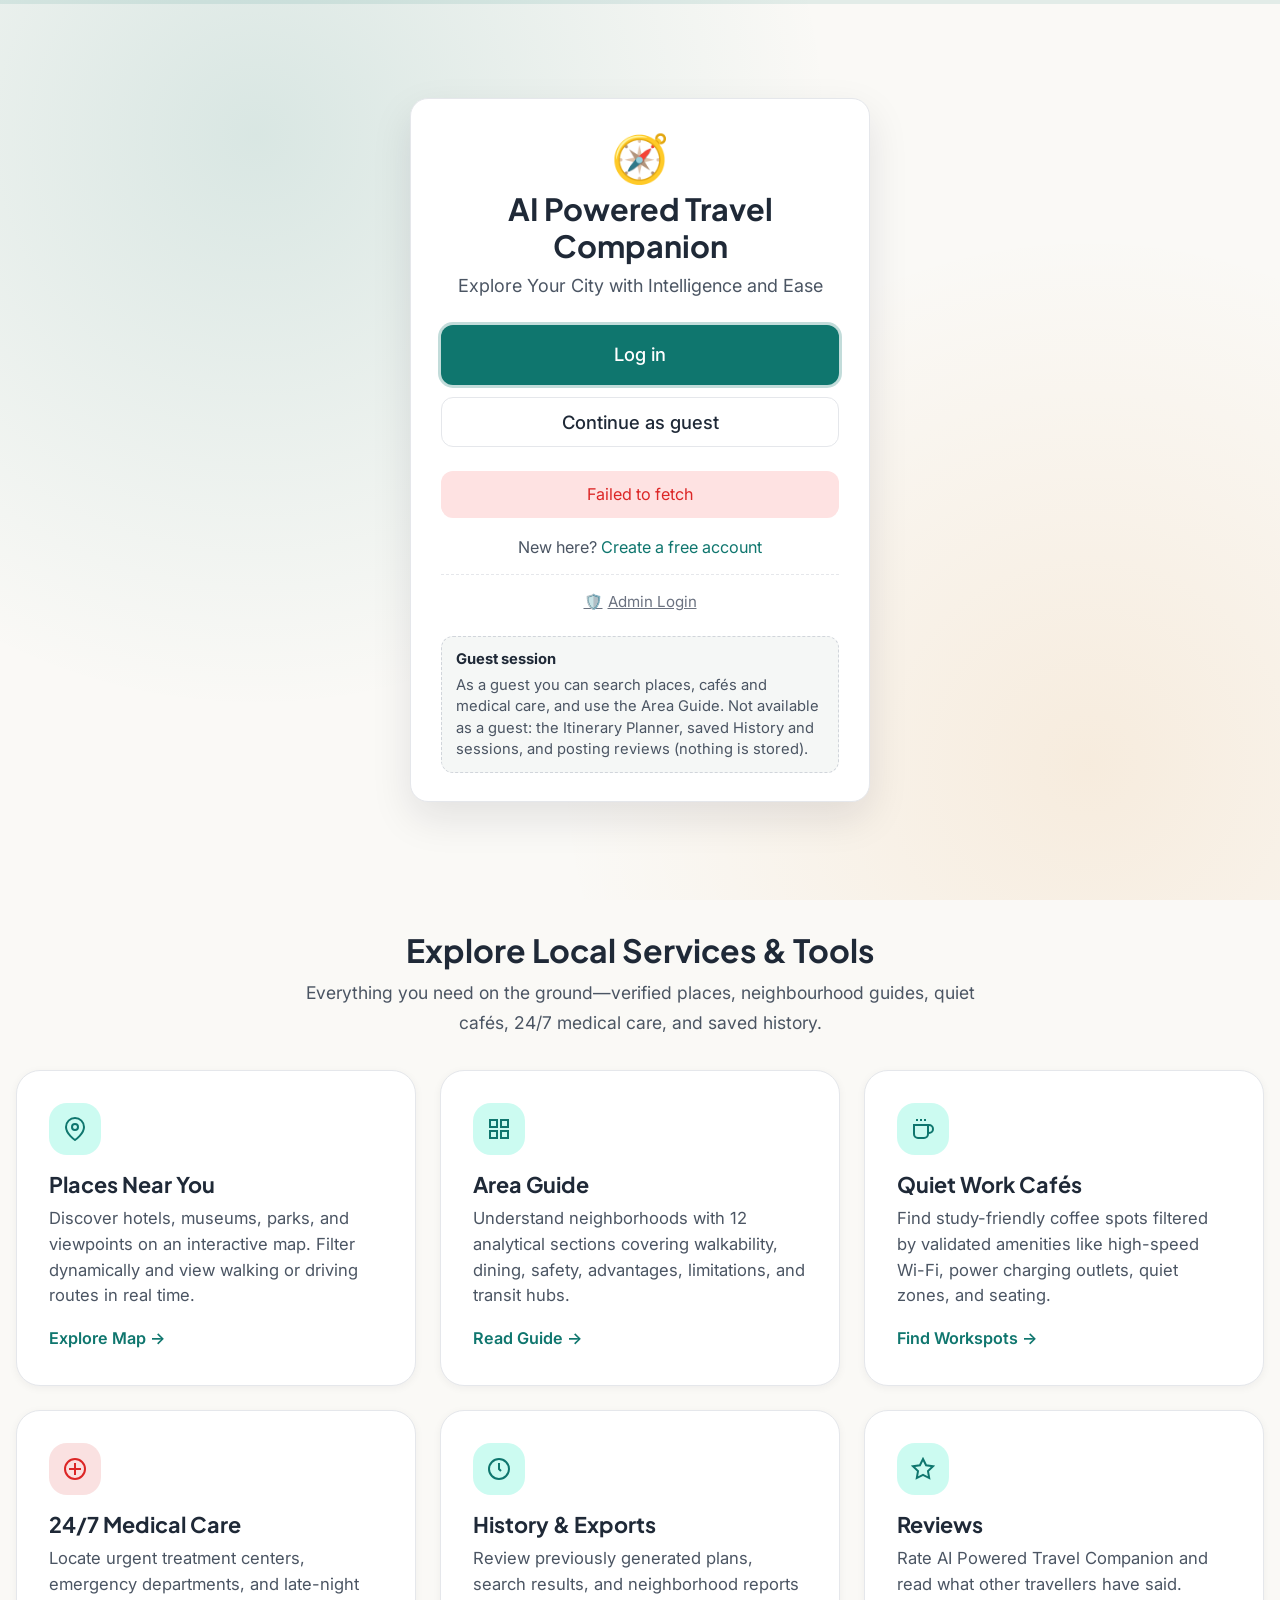
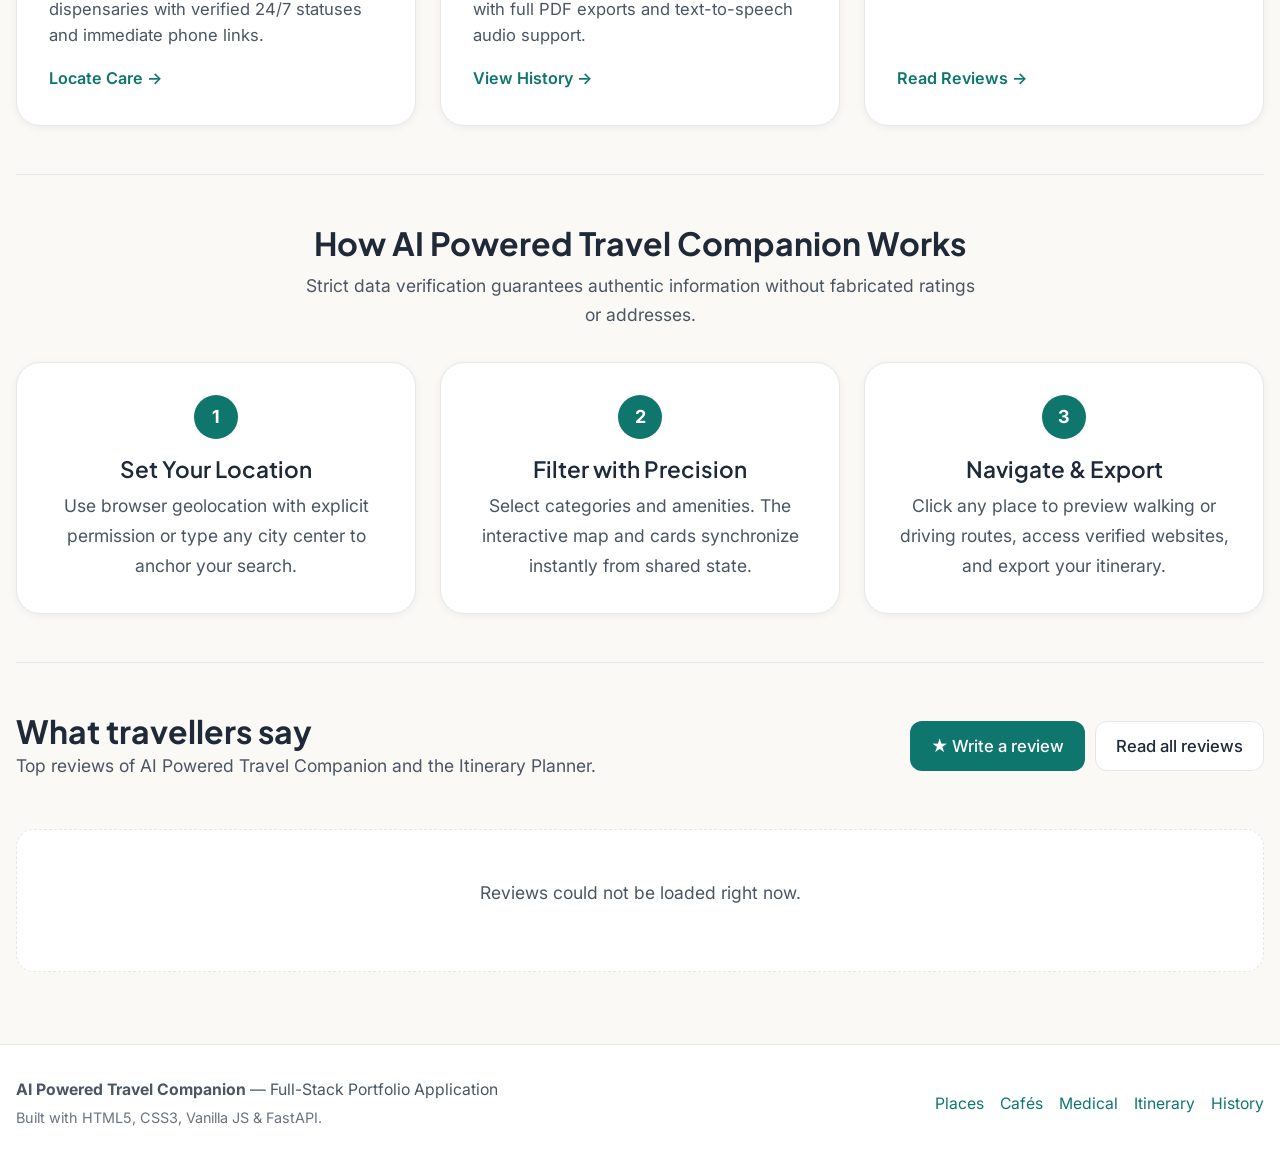
==== commit e8dfbecc: "Redesign header/homepage, add env recovery admin, cross-tab persistence, and project docs" ====
--- a/frontend/index.html
+++ b/frontend/index.html
@@ -27,7 +27,7 @@
           <svg width="24" height="24" viewBox="0 0 24 24" fill="none" stroke="currentColor" stroke-width="2.2">
             <path d="M12 2L2 7l10 5 10-5-10-5zM2 17l10 5 10-5M2 12l10 5 10-5"/>
           </svg>
-          <span class="brand-text"><span class="brand-name">AI Powered Travel Companion</span><small class="brand-tagline">Explore Your City with Intelligence and Ease</small></span>
+          <span class="brand-name">AI Powered Travel Companion</span>
         </a>
 
         <nav class="nav-links" aria-label="Main Navigation">
@@ -107,81 +107,93 @@
       <!-- Monthly itinerary allowance (shown to logged-in accounts when the admin set a limit) -->
       <div data-itinerary-quota class="quota-note" role="status" hidden></div>
 
-      <!-- Features Grid (Section 7) -->
-      <section class="features-grid" aria-label="Main Application Features">
-        <!-- Feature 1: Itinerary -->
-        <a href="pages/itinerary.html" class="feature-card" style="grid-column:1/-1;border-width:2px;">
-          <div class="feature-icon-wrapper">
-            <svg width="24" height="24" viewBox="0 0 24 24" fill="none" stroke="currentColor" stroke-width="2"><polygon points="1 6 1 22 8 18 16 22 23 18 23 2 16 6 8 2 1 6"/><line x1="8" y1="2" x2="8" y2="18"/><line x1="16" y1="6" x2="16" y2="22"/></svg>
-          </div>
-          <h2 class="feature-title">Itinerary Planner <span class="badge badge-primary" style="vertical-align:middle;">Main</span></h2>
-          <p class="feature-description">Plan door to door: pick source and destination, compare flights and trains, choose a hotel, then get a time-aware local itinerary with real places, costs and a downloadable PDF.</p>
-          <span class="feature-arrow">Plan Trip &rarr;</span>
+      <!-- Featured Flagship Planner -->
+      <section class="home-featured-section" aria-label="Featured Trip Planner">
+        <a href="pages/itinerary.html" class="feature-card feature-card-featured">
+          <div class="feature-featured-left">
+            <div class="feature-icon-wrapper feature-icon-featured">
+              <svg width="26" height="26" viewBox="0 0 24 24" fill="none" stroke="currentColor" stroke-width="2"><polygon points="1 6 1 22 8 18 16 22 23 18 23 2 16 6 8 2 1 6"/><line x1="8" y1="2" x2="8" y2="18"/><line x1="16" y1="6" x2="16" y2="22"/></svg>
+            </div>
+            <div class="feature-featured-copy">
+              <div class="feature-title-row">
+                <h2 class="feature-title">Itinerary Planner</h2>
+                <span class="badge badge-primary">Main</span>
+              </div>
+              <p class="feature-description">Plan door to door: pick source and destination, compare outbound &amp; return flights and trains, choose a hotel for each stay, and get a time-aware itinerary with real places, costs, and a downloadable PDF.</p>
+            </div>
+          </div>
+          <span class="feature-arrow feature-featured-cta">Plan Trip &rarr;</span>
         </a>
-
-        <h3 style="grid-column:1/-1;margin-top:8px;">Other Services</h3>
-
-        <!-- Feature 2: Places Near You -->
-        <a href="pages/places.html" class="feature-card">
-          <div class="feature-icon-wrapper">
-            <svg width="24" height="24" viewBox="0 0 24 24" fill="none" stroke="currentColor" stroke-width="2"><path d="M21 10c0 7-9 13-9 13s-9-6-9-13a9 9 0 0 1 18 0z"/><circle cx="12" cy="10" r="3"/></svg>
-          </div>
-          <h2 class="feature-title">Places Near You</h2>
-          <p class="feature-description">Discover hotels, museums, parks, and viewpoints on an interactive map. Filter dynamically and view walking or driving routes in real time.</p>
-          <span class="feature-arrow">Explore Map &rarr;</span>
-        </a>
-
-        <!-- Feature 3: Area Guide -->
-        <a href="pages/area.html" class="feature-card">
-          <div class="feature-icon-wrapper">
-            <svg width="24" height="24" viewBox="0 0 24 24" fill="none" stroke="currentColor" stroke-width="2"><rect x="3" y="3" width="7" height="7"/><rect x="14" y="3" width="7" height="7"/><rect x="14" y="14" width="7" height="7"/><rect x="3" y="14" width="7" height="7"/></svg>
-          </div>
-          <h2 class="feature-title">Area Guide</h2>
-          <p class="feature-description">Understand neighborhoods with 12 analytical sections covering walkability, dining, safety, advantages, limitations, and transit hubs.</p>
-          <span class="feature-arrow">Read Guide &rarr;</span>
-        </a>
-
-        <!-- Feature 4: Quiet Work Cafés -->
-        <a href="pages/cafes.html" class="feature-card">
-          <div class="feature-icon-wrapper">
-            <svg width="24" height="24" viewBox="0 0 24 24" fill="none" stroke="currentColor" stroke-width="2"><path d="M17 8h1a4 4 0 1 1 0 8h-1M3 8h14v9a4 4 0 0 1-4 4H7a4 4 0 0 1-4-4Z"/><line x1="6" y1="2" x2="6" y2="4"/><line x1="10" y1="2" x2="10" y2="4"/><line x1="14" y1="2" x2="14" y2="4"/></svg>
-          </div>
-          <h2 class="feature-title">Quiet Work Cafés</h2>
-          <p class="feature-description">Find study-friendly coffee spots filtered by validated amenities like high-speed Wi-Fi, power charging outlets, quiet zones, and seating.</p>
-          <span class="feature-arrow">Find Workspots &rarr;</span>
-        </a>
-
-        <!-- Feature 5: 24/7 Medical Care -->
-        <a href="pages/medical.html" class="feature-card">
-          <div class="feature-icon-wrapper" style="background-color:var(--color-danger-light);color:var(--color-danger);">
-            <svg width="24" height="24" viewBox="0 0 24 24" fill="none" stroke="currentColor" stroke-width="2"><path d="M12 6v12M6 12h12M12 2a10 10 0 1 0 0 20 10 10 0 0 0 0-20z"/></svg>
-          </div>
-          <h2 class="feature-title">24/7 Medical Care</h2>
-          <p class="feature-description">Locate urgent treatment centers, emergency departments, and late-night dispensaries with verified 24/7 statuses and immediate phone links.</p>
-          <span class="feature-arrow">Locate Care &rarr;</span>
-        </a>
-
-        <h3 style="grid-column:1/-1;margin-top:8px;">History / PDF &amp; Reviews</h3>
-
-        <!-- Feature 6: History & Exports -->
-        <a href="pages/history.html" class="feature-card">
-          <div class="feature-icon-wrapper">
-            <svg width="24" height="24" viewBox="0 0 24 24" fill="none" stroke="currentColor" stroke-width="2"><circle cx="12" cy="12" r="10"/><polyline points="12 6 12 12 14 14"/></svg>
-          </div>
-          <h2 class="feature-title">History & Exports</h2>
-          <p class="feature-description">Review previously generated plans, search results, and neighborhood reports with full PDF exports and text-to-speech audio support.</p>
-          <span class="feature-arrow">View History &rarr;</span>
-        </a>
-
-        <!-- Feature 7: Reviews -->
-        <a href="pages/reviews.html" class="feature-card">
-          <div class="feature-icon-wrapper">
-            <svg width="24" height="24" viewBox="0 0 24 24" fill="none" stroke="currentColor" stroke-width="2"><polygon points="12 2 15.09 8.26 22 9.27 17 14.14 18.18 21.02 12 17.77 5.82 21.02 7 14.14 2 9.27 8.91 8.26 12 2"/></svg>
-          </div>
-          <h2 class="feature-title">Reviews</h2>
-          <p class="feature-description">Rate AI Powered Travel Companion and read what other travellers have said.</p>
-          <span class="feature-arrow">Read Reviews &rarr;</span>
-        </a>
+      </section>
+
+      <!-- Core Services & Tools Grid (Section 7) -->
+      <section class="home-section" aria-labelledby="homeServicesHeading">
+        <div class="section-header">
+          <h2 id="homeServicesHeading">Explore Local Services &amp; Tools</h2>
+          <p>Everything you need on the ground—verified places, neighbourhood guides, quiet cafés, 24/7 medical care, and saved history.</p>
+        </div>
+
+        <div class="features-grid" aria-label="Main Application Features">
+          <!-- Feature 2: Places Near You -->
+          <a href="pages/places.html" class="feature-card">
+            <div class="feature-icon-wrapper">
+              <svg width="24" height="24" viewBox="0 0 24 24" fill="none" stroke="currentColor" stroke-width="2"><path d="M21 10c0 7-9 13-9 13s-9-6-9-13a9 9 0 0 1 18 0z"/><circle cx="12" cy="10" r="3"/></svg>
+            </div>
+            <h3 class="feature-title">Places Near You</h3>
+            <p class="feature-description">Discover hotels, museums, parks, and viewpoints on an interactive map. Filter dynamically and view walking or driving routes in real time.</p>
+            <span class="feature-arrow">Explore Map &rarr;</span>
+          </a>
+
+          <!-- Feature 3: Area Guide -->
+          <a href="pages/area.html" class="feature-card">
+            <div class="feature-icon-wrapper">
+              <svg width="24" height="24" viewBox="0 0 24 24" fill="none" stroke="currentColor" stroke-width="2"><rect x="3" y="3" width="7" height="7"/><rect x="14" y="3" width="7" height="7"/><rect x="14" y="14" width="7" height="7"/><rect x="3" y="14" width="7" height="7"/></svg>
+            </div>
+            <h3 class="feature-title">Area Guide</h3>
+            <p class="feature-description">Understand neighborhoods with 12 analytical sections covering walkability, dining, safety, advantages, limitations, and transit hubs.</p>
+            <span class="feature-arrow">Read Guide &rarr;</span>
+          </a>
+
+          <!-- Feature 4: Quiet Work Cafés -->
+          <a href="pages/cafes.html" class="feature-card">
+            <div class="feature-icon-wrapper">
+              <svg width="24" height="24" viewBox="0 0 24 24" fill="none" stroke="currentColor" stroke-width="2"><path d="M17 8h1a4 4 0 1 1 0 8h-1M3 8h14v9a4 4 0 0 1-4 4H7a4 4 0 0 1-4-4Z"/><line x1="6" y1="2" x2="6" y2="4"/><line x1="10" y1="2" x2="10" y2="4"/><line x1="14" y1="2" x2="14" y2="4"/></svg>
+            </div>
+            <h3 class="feature-title">Quiet Work Cafés</h3>
+            <p class="feature-description">Find study-friendly coffee spots filtered by validated amenities like high-speed Wi-Fi, power charging outlets, quiet zones, and seating.</p>
+            <span class="feature-arrow">Find Workspots &rarr;</span>
+          </a>
+
+          <!-- Feature 5: 24/7 Medical Care -->
+          <a href="pages/medical.html" class="feature-card feature-card-medical">
+            <div class="feature-icon-wrapper feature-icon-medical">
+              <svg width="24" height="24" viewBox="0 0 24 24" fill="none" stroke="currentColor" stroke-width="2"><path d="M12 6v12M6 12h12M12 2a10 10 0 1 0 0 20 10 10 0 0 0 0-20z"/></svg>
+            </div>
+            <h3 class="feature-title">24/7 Medical Care</h3>
+            <p class="feature-description">Locate urgent treatment centers, emergency departments, and late-night dispensaries with verified 24/7 statuses and immediate phone links.</p>
+            <span class="feature-arrow">Locate Care &rarr;</span>
+          </a>
+
+          <!-- Feature 6: History & Exports -->
+          <a href="pages/history.html" class="feature-card">
+            <div class="feature-icon-wrapper">
+              <svg width="24" height="24" viewBox="0 0 24 24" fill="none" stroke="currentColor" stroke-width="2"><circle cx="12" cy="12" r="10"/><polyline points="12 6 12 12 14 14"/></svg>
+            </div>
+            <h3 class="feature-title">History &amp; Exports</h3>
+            <p class="feature-description">Review previously generated plans, search results, and neighborhood reports with full PDF exports and text-to-speech audio support.</p>
+            <span class="feature-arrow">View History &rarr;</span>
+          </a>
+
+          <!-- Feature 7: Reviews -->
+          <a href="pages/reviews.html" class="feature-card">
+            <div class="feature-icon-wrapper">
+              <svg width="24" height="24" viewBox="0 0 24 24" fill="none" stroke="currentColor" stroke-width="2"><polygon points="12 2 15.09 8.26 22 9.27 17 14.14 18.18 21.02 12 17.77 5.82 21.02 7 14.14 2 9.27 8.91 8.26 12 2"/></svg>
+            </div>
+            <h3 class="feature-title">Reviews</h3>
+            <p class="feature-description">Rate AI Powered Travel Companion and read what other travellers have said.</p>
+            <span class="feature-arrow">Read Reviews &rarr;</span>
+          </a>
+        </div>
       </section>
 
       <!-- How It Works Section (Section 7) -->
--- a/frontend/css/style.css
+++ b/frontend/css/style.css
@@ -132,8 +132,8 @@
 
 /* Emergency Box (Section 12) */
 .emergency-box {
-  background-color: var(--color-danger-light);
-  border: 1px solid rgba(220, 38, 38, 0.25);
+  background-color: color-mix(in srgb, var(--color-danger) 10%, var(--color-surface));
+  border: 1px solid color-mix(in srgb, var(--color-danger) 28%, transparent);
   border-left: 4px solid var(--color-danger);
   border-radius: var(--radius-md);
   padding: var(--space-md) var(--space-lg);
@@ -141,6 +141,7 @@
   display: flex;
   align-items: flex-start;
   gap: 14px;
+  box-shadow: var(--shadow-sm);
 }
 
 .emergency-box svg {
@@ -155,9 +156,9 @@
 }
 
 .emergency-box p {
-  color: #7f1d1d;
+  color: var(--color-text-primary);
   font-size: 0.9rem;
-  line-height: 1.4;
+  line-height: 1.5;
 }
 
 /* Buttons (Section 5.7) */
--- a/frontend/css/components.css
+++ b/frontend/css/components.css
@@ -16,31 +16,35 @@
 }
 
 .navbar-inner {
-  max-width: 1280px;
+  width: 100%;
+  max-width: 1440px;
   margin: 0 auto;
-  padding: 0 var(--space-md);
+  padding: 0 28px;
   height: 68px;
   display: flex;
   align-items: center;
   justify-content: space-between;
-  gap: var(--space-md);
+  gap: 16px;
 }
 
 .brand-link {
-  display: flex;
+  display: inline-flex;
   align-items: center;
   gap: 10px;
+  flex-shrink: 0;
   font-family: var(--font-heading);
   font-weight: 800;
-  font-size: 1.25rem;
+  font-size: 1.05rem;
   color: var(--color-primary);
   text-decoration: none;
-}
-
-.brand-text { display: flex; flex-direction: column; line-height: 1.15; }
-.brand-name { font-size: 1.05rem; }
-.brand-tagline { font-size: 0.62rem; font-weight: 600; letter-spacing: 0.02em; color: var(--color-text-secondary); }
-@media (max-width: 1180px) { .brand-tagline { display: none; } }
+  white-space: nowrap;
+}
+
+.brand-name {
+  font-size: 1.05rem;
+  line-height: 1.2;
+  letter-spacing: -0.01em;
+}
 @media (max-width: 520px) { .brand-name { font-size: 0.9rem; } }
 
 .brand-link svg {
@@ -51,6 +55,9 @@
 .nav-links {
   display: flex;
   align-items: center;
+  justify-content: center;
+  flex: 1 1 auto;
+  min-width: 0;
   gap: 6px;
   list-style: none;
 }
@@ -174,7 +181,9 @@
 .navbar-actions {
   display: flex;
   align-items: center;
-  gap: 12px;
+  justify-content: flex-end;
+  flex-shrink: 0;
+  gap: 10px;
 }
 
 /* Theme Selector */
@@ -325,6 +334,10 @@
   border-color: var(--color-border-strong);
 }
 
+.place-card.place-card-247 {
+  border-left: 4px solid var(--color-success);
+}
+
 /* Selected Card State (Section 50.5) */
 .place-card.selected {
   border: 2px solid var(--color-primary);
@@ -940,14 +953,17 @@
 .rate-service-card[hidden] { display: none !important; }
 
 /* Home: top 3 reviews */
-.home-reviews { margin-top: var(--space-2xl); }
+.home-reviews {
+  padding: var(--space-2xl) 0 var(--space-md);
+  border-top: 1px solid var(--color-border);
+}
 .home-reviews-head {
   display: flex;
   justify-content: space-between;
   align-items: center;
   gap: 12px;
   flex-wrap: wrap;
-  margin-bottom: var(--space-md);
+  margin-bottom: var(--space-lg);
 }
 .home-reviews-grid {
   display: grid;
--- a/frontend/css/pages.css
+++ b/frontend/css/pages.css
@@ -53,12 +53,82 @@
   flex-wrap: wrap;
 }
 
-/* Feature Grid */
+/* Featured Flagship Section & Core Services Grid */
+.home-featured-section {
+  margin: var(--space-lg) 0 var(--space-2xl);
+}
+
+.feature-card-featured {
+  flex-direction: row;
+  align-items: center;
+  justify-content: space-between;
+  gap: var(--space-xl);
+  border: 2px solid color-mix(in srgb, var(--color-primary) 50%, var(--color-border));
+  background: linear-gradient(
+    135deg,
+    color-mix(in srgb, var(--color-primary) 7%, var(--color-surface)),
+    var(--color-surface) 60%
+  );
+  box-shadow: var(--shadow-md);
+}
+
+.feature-featured-left {
+  display: flex;
+  align-items: flex-start;
+  gap: var(--space-lg);
+  min-width: 0;
+  flex: 1;
+}
+
+.feature-featured-copy {
+  min-width: 0;
+  flex: 1;
+}
+
+.feature-title-row {
+  display: flex;
+  align-items: center;
+  gap: 10px;
+  flex-wrap: wrap;
+  margin-bottom: 6px;
+}
+
+.feature-title-row .feature-title {
+  margin-bottom: 0;
+}
+
+.feature-card-featured .feature-description {
+  margin-bottom: 0;
+}
+
+.feature-icon-featured {
+  margin-bottom: 0;
+  flex-shrink: 0;
+}
+
+.feature-card-featured .feature-featured-cta {
+  padding: 10px 18px;
+  border-radius: var(--radius-md);
+  background-color: var(--color-primary);
+  color: #ffffff;
+  white-space: nowrap;
+  flex-shrink: 0;
+}
+
+.feature-card-featured:hover .feature-featured-cta {
+  background-color: var(--color-primary-hover);
+}
+
+.home-section {
+  padding: var(--space-2xl) 0;
+  border-top: 1px solid var(--color-border);
+}
+
 .features-grid {
   display: grid;
-  grid-template-columns: repeat(3, 1fr);
+  grid-template-columns: repeat(3, minmax(0, 1fr));
   gap: var(--space-lg);
-  margin: var(--space-2xl) 0;
+  margin: 0;
 }
 
 .feature-card {
@@ -70,6 +140,8 @@
   transition: transform var(--transition-fast), box-shadow var(--transition-fast), border-color var(--transition-fast);
   display: flex;
   flex-direction: column;
+  height: 100%;
+  box-shadow: var(--shadow-sm);
 }
 
 .feature-card:hover {
@@ -90,6 +162,15 @@
   margin-bottom: var(--space-md);
 }
 
+.feature-icon-medical {
+  background-color: color-mix(in srgb, var(--color-danger) 14%, var(--color-surface));
+  color: var(--color-danger);
+}
+
+.feature-card-medical:hover {
+  border-color: var(--color-danger);
+}
+
 .feature-title {
   font-size: 1.2rem;
   font-weight: 700;
@@ -100,7 +181,7 @@
 .feature-description {
   font-size: 0.925rem;
   color: var(--color-text-secondary);
-  line-height: 1.5;
+  line-height: 1.55;
   margin-bottom: var(--space-md);
   flex: 1;
 }
@@ -122,19 +203,31 @@
 
 .section-header {
   text-align: center;
-  max-width: 640px;
+  max-width: 680px;
   margin: 0 auto var(--space-xl) auto;
+}
+
+.section-header h2 {
+  margin-bottom: 8px;
 }
 
 .steps-grid {
   display: grid;
-  grid-template-columns: repeat(3, 1fr);
+  grid-template-columns: repeat(3, minmax(0, 1fr));
   gap: var(--space-lg);
 }
 
 .step-item {
   text-align: center;
-  padding: var(--space-lg);
+  padding: var(--space-xl) var(--space-lg);
+  background-color: var(--color-surface);
+  border: 1px solid var(--color-border);
+  border-radius: var(--radius-xl);
+  box-shadow: var(--shadow-sm);
+}
+
+.step-item h3 {
+  margin-bottom: 8px;
 }
 
 .step-number {
@@ -768,21 +861,312 @@
 }
 
 .hotel-tag.cheapest {
-  background-color: #FEF3C7;
-  color: #92400E;
-  border-color: #F59E0B;
+  background-color: color-mix(in srgb, var(--color-warning) 16%, var(--color-surface));
+  color: var(--color-warning);
+  border-color: color-mix(in srgb, var(--color-warning) 55%, transparent);
 }
 
 .hotel-tag.best-rated {
-  background-color: #D1FAE5;
-  color: #065F46;
-  border-color: #10B981;
+  background-color: color-mix(in srgb, var(--color-success) 16%, var(--color-surface));
+  color: var(--color-success);
+  border-color: color-mix(in srgb, var(--color-success) 55%, transparent);
 }
 
 .hotel-tag.best-value {
-  background-color: #EDE9FE;
-  color: #5B21B6;
-  border-color: #8B5CF6;
+  background-color: color-mix(in srgb, var(--color-primary) 16%, var(--color-surface));
+  color: var(--color-primary);
+  border-color: color-mix(in srgb, var(--color-primary) 55%, transparent);
+}
+
+/* Recommended / Best Pick Cards */
+.transport-option-card.is-recommended,
+.hotel-card.is-recommended {
+  border-color: color-mix(in srgb, var(--color-primary) 55%, var(--color-border));
+  background-color: color-mix(in srgb, var(--color-primary) 4%, var(--color-surface));
+  box-shadow: var(--shadow-md);
+}
+
+/* Outbound vs. Return Transport Leg Sections */
+.transport-leg-card {
+  background-color: var(--color-surface);
+  border: 1.5px solid var(--color-border);
+  border-radius: var(--radius-xl);
+  padding: var(--space-lg);
+  margin-bottom: var(--space-lg);
+  box-shadow: var(--shadow-sm);
+  overflow: hidden;
+}
+
+.transport-leg-card.transport-leg-outbound {
+  border-top: 4px solid var(--color-primary);
+}
+
+.transport-leg-card.transport-leg-return {
+  border-top: 4px solid var(--color-accent);
+  margin-top: var(--space-lg);
+}
+
+.transport-leg-banner {
+  display: flex;
+  justify-content: space-between;
+  align-items: center;
+  flex-wrap: wrap;
+  gap: 12px;
+  padding: 14px 18px;
+  margin: calc(var(--space-lg) * -1) calc(var(--space-lg) * -1) var(--space-lg) calc(var(--space-lg) * -1);
+  border-bottom: 1px solid var(--color-border);
+}
+
+.transport-leg-banner.outbound {
+  background-color: color-mix(in srgb, var(--color-primary) 9%, var(--color-surface));
+  border-left: 4px solid var(--color-primary);
+}
+
+.transport-leg-banner.return {
+  background-color: color-mix(in srgb, var(--color-accent) 11%, var(--color-surface));
+  border-left: 4px solid var(--color-accent);
+}
+
+.transport-leg-heading {
+  display: flex;
+  align-items: center;
+  gap: 12px;
+  min-width: 0;
+}
+
+.transport-leg-icon {
+  font-size: 1.5rem;
+  line-height: 1;
+  flex-shrink: 0;
+}
+
+.transport-leg-title-group {
+  display: flex;
+  flex-direction: column;
+  gap: 3px;
+  min-width: 0;
+}
+
+.transport-leg-title-row {
+  display: flex;
+  align-items: center;
+  flex-wrap: wrap;
+  gap: 10px;
+}
+
+.transport-leg-title {
+  font-size: 1.15rem;
+  font-weight: 700;
+  color: var(--color-text-primary);
+  margin: 0;
+}
+
+.transport-leg-meta {
+  font-size: 0.85rem;
+  font-weight: 500;
+  color: var(--color-text-secondary);
+}
+
+.leg-pill {
+  display: inline-flex;
+  align-items: center;
+  gap: 4px;
+  padding: 4px 10px;
+  border-radius: var(--radius-full);
+  font-size: 0.72rem;
+  font-weight: 800;
+  letter-spacing: 0.06em;
+  text-transform: uppercase;
+  white-space: nowrap;
+}
+
+.leg-pill-outbound {
+  background-color: var(--color-primary);
+  color: #ffffff;
+}
+
+.leg-pill-return {
+  background-color: var(--color-accent);
+  color: #ffffff;
+}
+
+.leg-pill-hotel {
+  background-color: color-mix(in srgb, var(--color-info) 18%, var(--color-surface));
+  color: var(--color-info);
+  border: 1px solid color-mix(in srgb, var(--color-info) 40%, transparent);
+}
+
+.transport-leg-status {
+  display: inline-flex;
+  align-items: center;
+  gap: 6px;
+  padding: 6px 12px;
+  border-radius: var(--radius-full);
+  font-size: 0.85rem;
+  font-weight: 600;
+  background-color: var(--color-surface);
+  border: 1px solid var(--color-border);
+  color: var(--color-text-muted);
+}
+
+.transport-leg-status.is-selected {
+  background-color: color-mix(in srgb, var(--color-primary) 12%, var(--color-surface));
+  border-color: var(--color-primary);
+  color: var(--color-primary);
+}
+
+.transport-leg-divider {
+  display: flex;
+  align-items: center;
+  gap: 14px;
+  margin: var(--space-xl) 0 var(--space-md);
+  color: var(--color-accent);
+  font-size: 0.78rem;
+  font-weight: 800;
+  text-transform: uppercase;
+  letter-spacing: 0.08em;
+}
+
+.transport-leg-divider::before,
+.transport-leg-divider::after {
+  content: "";
+  flex: 1;
+  height: 1px;
+  background: linear-gradient(90deg, transparent, var(--color-border-strong), transparent);
+}
+
+/* Major Itinerary Result Section Headers & Journey Summary Tiles */
+.itinerary-overview-header {
+  display: flex;
+  justify-content: space-between;
+  align-items: flex-start;
+  flex-wrap: wrap;
+  gap: 16px;
+  padding: var(--space-lg);
+  margin-bottom: var(--space-lg);
+  background-color: var(--color-surface);
+  border: 1px solid var(--color-border);
+  border-left: 4px solid var(--color-primary);
+  border-radius: var(--radius-xl);
+  box-shadow: var(--shadow-sm);
+}
+
+.itinerary-section-kicker {
+  display: inline-flex;
+  align-items: center;
+  gap: 6px;
+  font-size: 0.75rem;
+  font-weight: 800;
+  text-transform: uppercase;
+  letter-spacing: 0.06em;
+  color: var(--color-primary);
+  margin-bottom: 4px;
+}
+
+.itinerary-result-title {
+  font-size: clamp(1.4rem, 2.5vw, 1.75rem);
+  font-family: var(--font-heading);
+  margin-bottom: 6px;
+  color: var(--color-text-primary);
+}
+
+.itinerary-result-overview {
+  font-size: 0.94rem;
+  color: var(--color-text-secondary);
+  max-width: 780px;
+}
+
+.itinerary-section-header {
+  display: flex;
+  align-items: flex-start;
+  gap: 12px;
+  padding-bottom: 12px;
+  margin-bottom: var(--space-md);
+  border-bottom: 1px solid var(--color-border);
+}
+
+.itinerary-section-header h3 {
+  font-size: 1.2rem;
+  font-weight: 700;
+  color: var(--color-text-primary);
+  margin: 0 0 2px 0;
+}
+
+.itinerary-section-icon {
+  width: 36px;
+  height: 36px;
+  border-radius: var(--radius-md);
+  background-color: var(--color-primary-light);
+  color: var(--color-primary);
+  display: inline-flex;
+  align-items: center;
+  justify-content: center;
+  font-size: 1.15rem;
+  flex-shrink: 0;
+}
+
+.itinerary-section-sub {
+  font-size: 0.85rem;
+  color: var(--color-text-muted);
+  margin: 0;
+}
+
+.itinerary-days-heading {
+  margin-top: var(--space-xl);
+  margin-bottom: var(--space-lg);
+}
+
+.journey-summary-grid {
+  display: grid;
+  grid-template-columns: repeat(auto-fit, minmax(260px, 1fr));
+  gap: var(--space-md);
+}
+
+.journey-tile {
+  background-color: var(--color-surface-soft);
+  border: 1px solid var(--color-border);
+  border-left: 4px solid var(--color-primary);
+  border-radius: var(--radius-md);
+  padding: 14px 16px;
+  display: flex;
+  flex-direction: column;
+  gap: 8px;
+}
+
+.journey-tile-outbound {
+  border-left-color: var(--color-primary);
+}
+
+.journey-tile-return {
+  border-left-color: var(--color-accent);
+}
+
+.journey-tile-hotel {
+  border-left-color: var(--color-info);
+}
+
+.journey-tile-head {
+  display: flex;
+  align-items: center;
+  gap: 8px;
+  flex-wrap: wrap;
+}
+
+.journey-tile-body {
+  font-size: 0.9rem;
+  color: var(--color-text-secondary);
+  line-height: 1.5;
+}
+
+.journey-price {
+  color: var(--color-primary);
+  font-weight: 700;
+}
+
+.journey-booking-link {
+  font-size: 0.82rem;
+  color: var(--color-accent);
+  font-weight: 600;
 }
 
 /* Cost Summary Table */
--- a/frontend/css/responsive.css
+++ b/frontend/css/responsive.css
@@ -138,6 +138,19 @@
 .nav-dropdown-btn,
 .brand-link {
   white-space: nowrap;
+}
+
+@media (max-width: 1240px) {
+  .navbar-inner {
+    padding: 0 20px;
+    gap: 12px;
+  }
+
+  .nav-link,
+  .nav-dropdown-btn {
+    padding: 7px 10px;
+    font-size: 0.88rem;
+  }
 }
 
 @media (max-width: 1060px) {
@@ -389,12 +402,39 @@
     width: 100%;
   }
 
-  .info-section {
+  .info-section,
+  .home-section,
+  .home-reviews {
     padding: var(--space-xl) 0;
   }
 
+  .feature-card-featured {
+    flex-direction: column;
+    align-items: flex-start;
+    gap: var(--space-md);
+  }
+
+  .feature-featured-left {
+    flex-direction: column;
+    gap: var(--space-md);
+  }
+
+  .feature-featured-cta {
+    width: 100%;
+    justify-content: center;
+  }
+
+  .transport-leg-card {
+    padding: var(--space-md);
+  }
+
+  .transport-leg-banner {
+    margin: calc(var(--space-md) * -1) calc(var(--space-md) * -1) var(--space-md) calc(var(--space-md) * -1);
+    padding: 12px 14px;
+  }
+
   .features-grid {
-    margin: var(--space-xl) 0;
+    margin: 0;
   }
 
   .features-grid>* {
